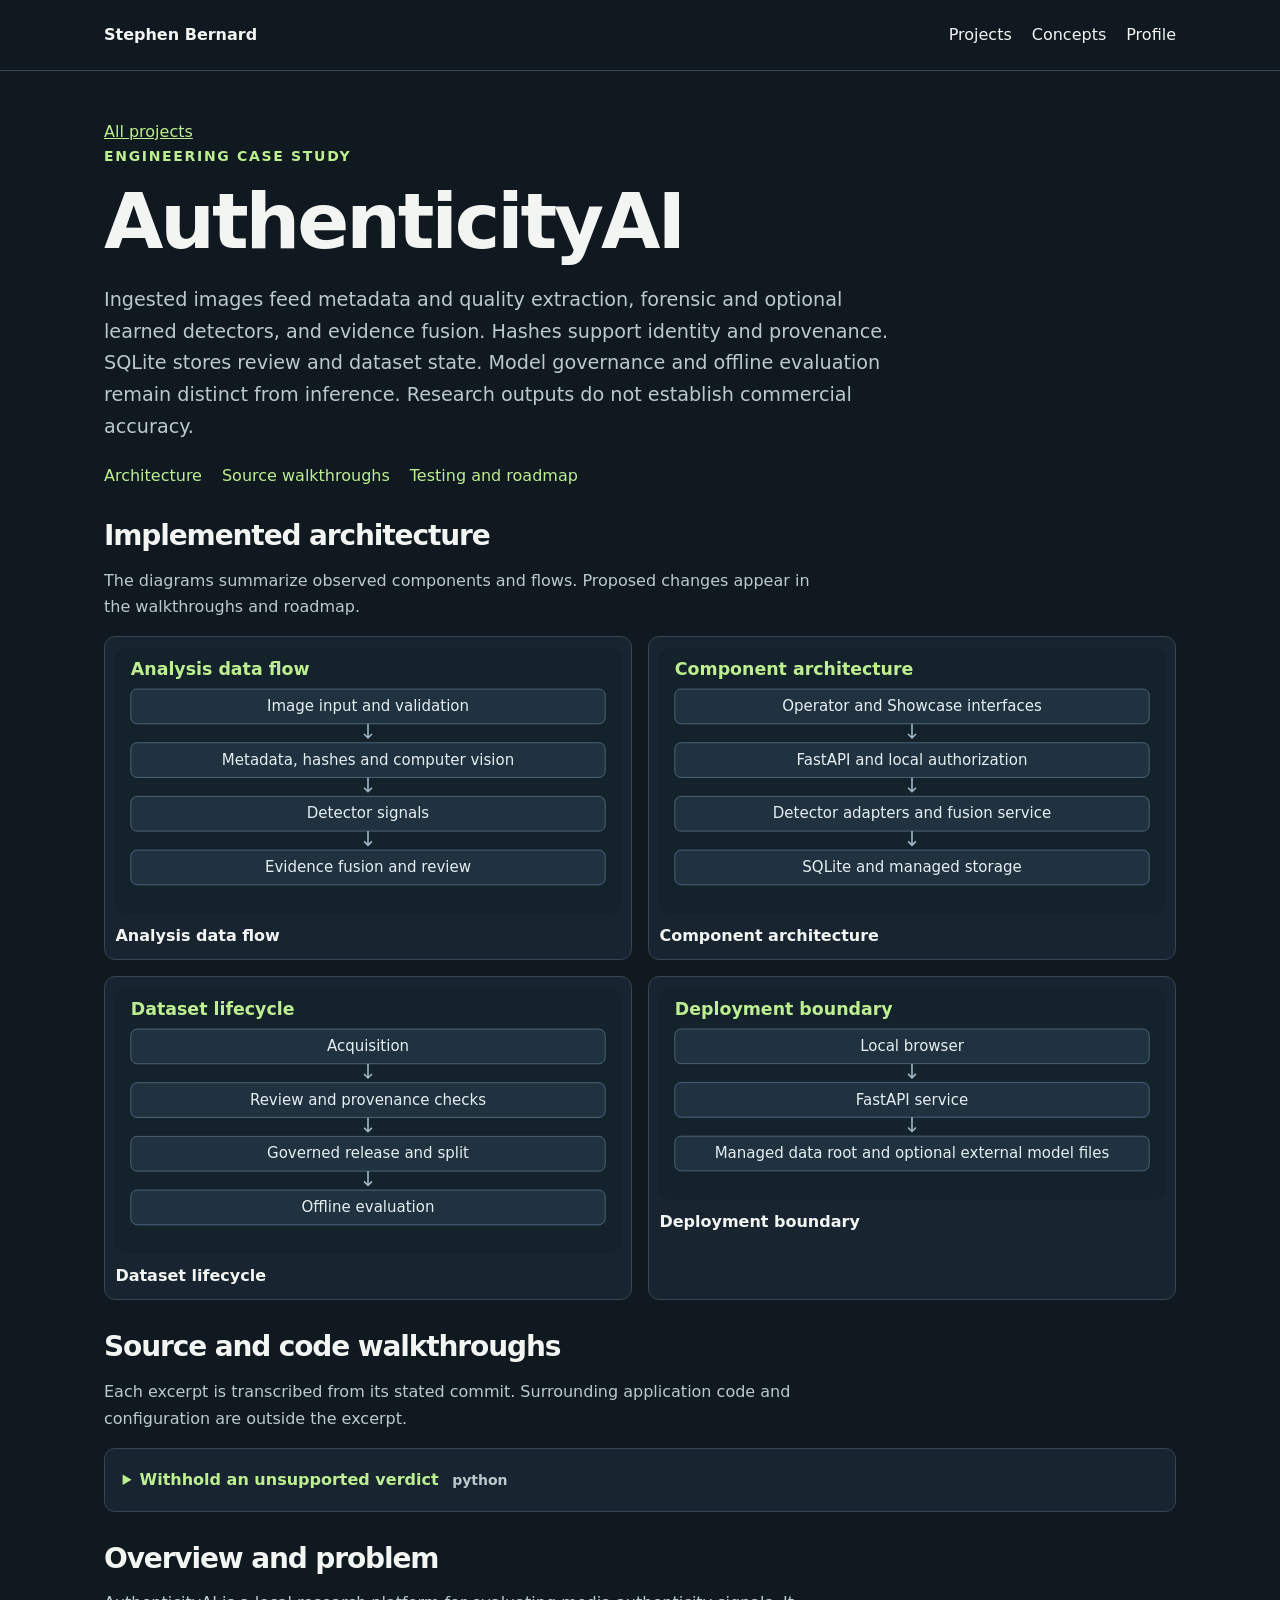
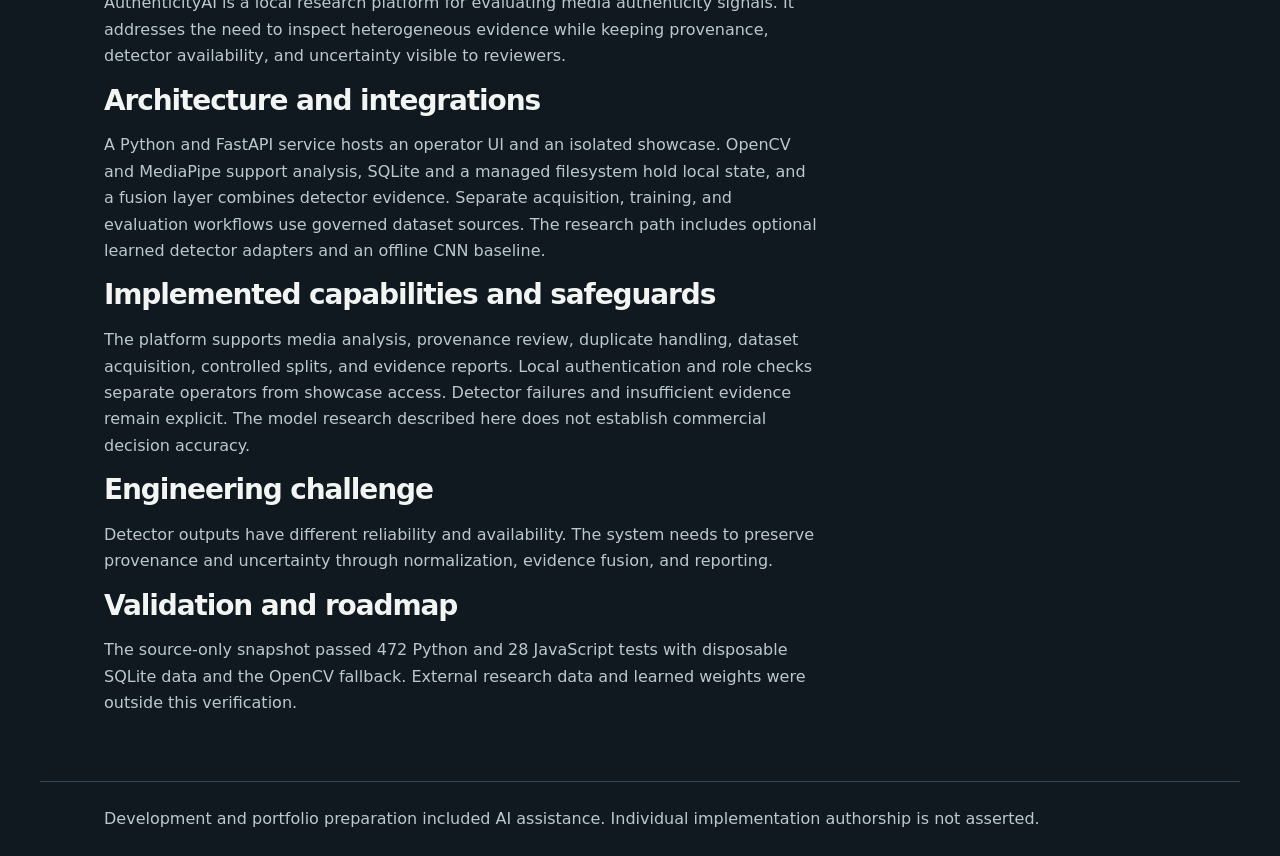
==== authenticityai.html @ f7d9ebbc "Publish reviewed engineering portfolio" ====
<!doctype html>
<html lang="en"><head><meta charset="utf-8"><meta name="viewport" content="width=device-width, initial-scale=1"><meta name="description" content="Engineering case studies in applied AI, software systems, and human review."><title>AuthenticityAI | Stephen Bernard</title><link rel="stylesheet" href="styles.css"></head>
<body><a class="skip" href="#main">Skip to content</a><header><nav aria-label="Primary"><a class="wordmark" href="./">Stephen Bernard</a><div><a href="index.html#projects">Projects</a><a href="concepts.html">Concepts</a><a href="index.html#profile">Profile</a></div></nav></header>
<main id="main" class="case"><a class="back" href="index.html#projects">All projects</a><p class="kicker">Engineering case study</p><h1>AuthenticityAI</h1><p class="intro">Ingested images feed metadata and quality extraction, forensic and optional learned detectors, and evidence fusion. Hashes support identity and provenance. SQLite stores review and dataset state. Model governance and offline evaluation remain distinct from inference. Research outputs do not establish commercial accuracy.</p><nav class="case-links" aria-label="Case study sections"><a href="#architecture">Architecture</a><a href="#source">Source walkthroughs</a><a href="#status">Testing and roadmap</a></nav><section id="architecture"><h2>Implemented architecture</h2><p>The diagrams summarize observed components and flows. Proposed changes appear in the walkthroughs and roadmap.</p><div class="diagrams"><figure><img src="diagrams/authenticityai-1.svg" width="640" height="337" alt="Image input and validation to Metadata, hashes and computer vision to Detector signals to Evidence fusion and review"><figcaption>Analysis data flow</figcaption></figure><figure><img src="diagrams/authenticityai-2.svg" width="640" height="337" alt="Operator and Showcase interfaces to FastAPI and local authorization to Detector adapters and fusion service to SQLite and managed storage"><figcaption>Component architecture</figcaption></figure><figure><img src="diagrams/authenticityai-3.svg" width="640" height="337" alt="Acquisition to Review and provenance checks to Governed release and split to Offline evaluation"><figcaption>Dataset lifecycle</figcaption></figure><figure><img src="diagrams/authenticityai-4.svg" width="640" height="269" alt="Local browser to FastAPI service to Managed data root and optional external model files"><figcaption>Deployment boundary</figcaption></figure></div></section><section id="source"><h2>Source and code walkthroughs</h2><p>Each excerpt is transcribed from its stated commit. Surrounding application code and configuration are outside the excerpt.</p><details class="code-example" id="example-1"><summary>Withhold an unsupported verdict <span>python</span></summary><p class="provenance"><code>fusion/engine.py:30–47</code><br>FusionEngine._failed_result · <code>1cb33a7af7594430733c04e44d198b579766457d</code></p><h3>In plain language</h3><p>When the evidence pipeline cannot apply its policy, the result explicitly says that the decision is inconclusive.</p><h3>Inputs, outputs and control flow</h3><p>Accepts an error reason. Builds a FusionResult with neutral scores, zero confidence and no contributions, then adds the compatibility fields consumed by callers.</p><h3>Design, integration and security</h3><p>The engine keeps the public response shape even when policy or inputs are invalid. The neutral score is a sentinel and should not be interpreted as a calibrated probability. Fusion weighting and model configuration are omitted.</p><h3>Testing and verification</h3><p>tests/test_fusion.py exercises fusion policy and response behavior. The source snapshot passed 472 Python and 28 JavaScript tests.</p><h3>Potential improvements</h3><p>Use a stable error code for clients while limiting potentially sensitive diagnostic detail at the API boundary.</p><pre class="source" tabindex="0" aria-label="Withhold an unsupported verdict source"><code>    <span class="k">def</span><span class="w"> </span><span class="nf">_failed_result</span><span class="p">(</span><span class="bp">self</span><span class="p">,</span> <span class="n">error</span><span class="p">):</span>
        <span class="n">output</span> <span class="o">=</span> <span class="n">FusionResult</span><span class="p">(</span>
            <span class="n">verdict</span><span class="o">=</span><span class="s2">&quot;inconclusive&quot;</span><span class="p">,</span> <span class="n">ai_score</span><span class="o">=</span><span class="mf">0.5</span><span class="p">,</span> <span class="n">authentic_score</span><span class="o">=</span><span class="mf">0.5</span><span class="p">,</span> <span class="n">confidence</span><span class="o">=</span><span class="mf">0.0</span><span class="p">,</span>
            <span class="n">confidence_label</span><span class="o">=</span><span class="s2">&quot;low&quot;</span><span class="p">,</span> <span class="n">coverage</span><span class="o">=</span><span class="mf">0.0</span><span class="p">,</span> <span class="n">conflict_score</span><span class="o">=</span><span class="mf">0.0</span><span class="p">,</span>
            <span class="n">weighted_ai_evidence</span><span class="o">=</span><span class="mf">0.0</span><span class="p">,</span> <span class="n">weighted_authentic_evidence</span><span class="o">=</span><span class="mf">0.0</span><span class="p">,</span>
            <span class="n">neutral_unresolved_evidence</span><span class="o">=</span><span class="mf">1.0</span><span class="p">,</span>
            <span class="n">primary_reasons</span><span class="o">=</span><span class="p">[</span><span class="s2">&quot;Fusion was withheld because its policy or inputs were invalid.&quot;</span><span class="p">],</span>
            <span class="n">supporting_evidence</span><span class="o">=</span><span class="p">[],</span> <span class="n">conflicting_evidence</span><span class="o">=</span><span class="p">[],</span>
            <span class="n">limitations</span><span class="o">=</span><span class="p">[</span><span class="n">error</span><span class="p">,</span> <span class="s2">&quot;No fallback verdict was invented.&quot;</span><span class="p">],</span> <span class="n">detector_contributions</span><span class="o">=</span><span class="p">[],</span>
            <span class="n">conflicting_detectors</span><span class="o">=</span><span class="p">[],</span> <span class="n">conflicting_families</span><span class="o">=</span><span class="p">[],</span> <span class="n">conflict_explanation</span><span class="o">=</span><span class="s2">&quot;No conflict calculation was possible.&quot;</span><span class="p">,</span>
            <span class="n">error</span><span class="o">=</span><span class="n">error</span><span class="p">,</span>
        <span class="p">)</span><span class="o">.</span><span class="n">to_dict</span><span class="p">()</span>
        <span class="n">output</span><span class="p">[</span><span class="s2">&quot;supporting_reasons&quot;</span><span class="p">]</span> <span class="o">=</span> <span class="p">[]</span>
        <span class="n">output</span><span class="p">[</span><span class="s2">&quot;counter_evidence&quot;</span><span class="p">]</span> <span class="o">=</span> <span class="p">[]</span>
        <span class="n">output</span><span class="p">[</span><span class="s2">&quot;warnings&quot;</span><span class="p">]</span> <span class="o">=</span> <span class="p">[</span><span class="n">error</span><span class="p">]</span>
        <span class="n">output</span><span class="p">[</span><span class="s2">&quot;contributions&quot;</span><span class="p">]</span> <span class="o">=</span> <span class="p">[]</span>
        <span class="n">output</span><span class="p">[</span><span class="s2">&quot;processing_time_ms&quot;</span><span class="p">]</span> <span class="o">=</span> <span class="mf">0.0</span>
        <span class="k">return</span> <span class="n">output</span></code></pre></details></section><article id="status"><h2>Overview and problem</h2><p>AuthenticityAI is a local research platform for evaluating media authenticity signals. It addresses the need to inspect heterogeneous evidence while keeping provenance, detector availability, and uncertainty visible to reviewers.</p><h2>Architecture and integrations</h2><p>A Python and FastAPI service hosts an operator UI and an isolated showcase. OpenCV and MediaPipe support analysis, SQLite and a managed filesystem hold local state, and a fusion layer combines detector evidence. Separate acquisition, training, and evaluation workflows use governed dataset sources. The research path includes optional learned detector adapters and an offline CNN baseline.</p><h2>Implemented capabilities and safeguards</h2><p>The platform supports media analysis, provenance review, duplicate handling, dataset acquisition, controlled splits, and evidence reports. Local authentication and role checks separate operators from showcase access. Detector failures and insufficient evidence remain explicit. The model research described here does not establish commercial decision accuracy.</p><h2>Engineering challenge</h2><p>Detector outputs have different reliability and availability. The system needs to preserve provenance and uncertainty through normalization, evidence fusion, and reporting.</p><h2>Validation and roadmap</h2><p>The source-only snapshot passed 472 Python and 28 JavaScript tests with disposable SQLite data and the OpenCV fallback. External research data and learned weights were outside this verification.</p></article></main><footer>Development and portfolio preparation included AI assistance. Individual implementation authorship is not asserted.</footer></body></html>
---- styles.css ----
:root{color-scheme:dark;--bg:#101820;--panel:#182530;--border:#344653;--text:#f2f5f2;--muted:#bbc9cd;--accent:#bdef91}*{box-sizing:border-box}html{scroll-behavior:smooth}body{margin:0;background:var(--bg);color:var(--text);font-family:"Segoe UI",system-ui,sans-serif;font-size:1rem;line-height:1.65}a{color:inherit}a:focus-visible{outline:2px solid var(--accent);outline-offset:5px}.skip{position:absolute;left:-999px}.skip:focus{left:1rem;top:1rem;background:var(--bg);z-index:2}header{border-bottom:1px solid var(--border)}nav,main,footer{max-width:1200px;margin:auto;padding-inline:clamp(1.25rem,5vw,4rem)}nav{min-height:70px;display:flex;align-items:center;justify-content:space-between;gap:1rem}nav div{display:flex;gap:1.25rem}nav a{text-decoration:none}nav a:hover{color:var(--accent)}.wordmark{font-weight:700}.hero{display:grid;grid-template-columns:1.45fr 1fr;gap:clamp(2rem,7vw,6rem);align-items:center;padding-block:clamp(3rem,8vw,7rem)}.kicker{font-weight:700;letter-spacing:.12em;text-transform:uppercase;color:var(--accent);font-size:.875rem;margin:0 0 .75rem}h1,h2,h3{line-height:1.1;letter-spacing:-.04em;margin:.25rem 0 1rem}h1{font-size:clamp(2.5rem,6vw,5rem);max-width:16ch}h2{font-size:clamp(2rem,4vw,3.25rem)}h3{font-size:1.45rem}p{color:var(--muted);max-width:70ch}.intro{font-size:1.2rem}.button{display:inline-block;background:var(--accent);color:#122010;font-weight:700;padding:.65rem 1rem;border-radius:.35rem;text-decoration:none;margin-top:.65rem}.schematic{margin:0;border:1px solid var(--border);padding:1.5rem;border-radius:.75rem;background:linear-gradient(145deg,#1e303d,#14222b)}figcaption{font-weight:700;margin-bottom:1rem}.node{padding:.65rem .9rem;border:1px solid var(--border);border-radius:.35rem;background:#17232c}.node.accent{color:var(--accent);border-color:#769d62}.connector{width:1px;height:1rem;background:#769d62;margin-inline:1rem}.grid{display:grid;grid-template-columns:repeat(2,minmax(0,1fr));gap:1rem}.card{display:block;padding:1.35rem;border:1px solid var(--border);background:var(--panel);border-radius:.65rem;text-decoration:none;transition:border-color .15s}.card:hover{border-color:var(--accent)}.card p{margin:.6rem 0 .85rem}.card strong{color:var(--accent);font-size:.9rem}.profile{border-top:1px solid var(--border);margin-top:4rem;padding-top:2rem;display:grid;grid-template-columns:1fr 1fr;gap:2rem}.chips{padding:0;list-style:none;display:flex;flex-wrap:wrap;gap:.55rem}.chips li{border:1px solid var(--border);border-radius:10rem;padding:.25rem .65rem;font-size:.9rem}footer{color:var(--muted);margin-top:4rem;padding-block:1.5rem;border-top:1px solid var(--border)}.case{padding-top:3rem}.case>section,.case>article{margin-block:2rem}.case h2{font-size:1.75rem}.case .schematic{max-width:640px}.case .intro{max-width:65ch}.back{color:var(--accent)}@media(max-width:700px){.hero,.grid,.profile{grid-template-columns:1fr}.hero{padding-block:2.5rem}.profile{margin-top:2.5rem}nav div{gap:.75rem}nav{font-size:.9rem}}@media(prefers-reduced-motion:reduce){html{scroll-behavior:auto}}
.case-links{margin:1.25rem 0;display:flex;min-height:0;flex-wrap:wrap;justify-content:flex-start;padding:0;gap:.75rem 1.25rem}.case-links a,.code-example summary,.concepts-grid a{color:var(--accent)}.diagrams,.concepts-grid{display:grid;grid-template-columns:repeat(2,minmax(0,1fr));gap:1rem}.diagrams figure{margin:0;background:var(--panel);border:1px solid var(--border);border-radius:.7rem;padding:.65rem}.diagrams img{display:block;max-width:100%;height:auto;border-radius:.5rem}.diagrams figcaption{margin:.55rem 0 0}.code-example,.concepts-grid article{border:1px solid var(--border);border-radius:.65rem;padding:1.1rem;background:var(--panel);margin-bottom:1rem}.code-example summary{cursor:pointer;font-weight:700}.code-example summary span{display:inline-block;margin-left:.5rem;font-size:.875rem;color:var(--muted)}.code-example h3{font-size:1.12rem;margin:1.15rem 0 .35rem}.code-example p{margin:.4rem 0 .75rem}.provenance{overflow-wrap:anywhere}.source{overflow:auto;max-width:100%;margin:1rem 0 0;padding:1rem;border:1px solid var(--border);border-radius:.5rem;background:#10171e;color:#edf3f7;font: .91rem/1.6 Consolas,monospace;tab-size:4}.source:focus-visible{outline:2px solid var(--accent)}.source .k,.source .kd,.source .kn,.source .kc,.source .kt,.source .ow{color:#d7b9ff}.source .s,.source .s1,.source .s2,.source .sd,.source .sa,.source .si{color:#bdef91}.source .nb,.source .nf,.source .nc{color:#9edaff}.source .m,.source .mi,.source .mf{color:#f8cb93}.source .c,.source .c1{color:#acbdc4}.concepts-grid h2{font-size:1.3rem}@media(max-width:740px){.diagrams,.concepts-grid{grid-template-columns:1fr}.code-example{padding:.8rem}nav div{flex-wrap:wrap;justify-content:flex-end}}

.code-example p{overflow-wrap:anywhere}
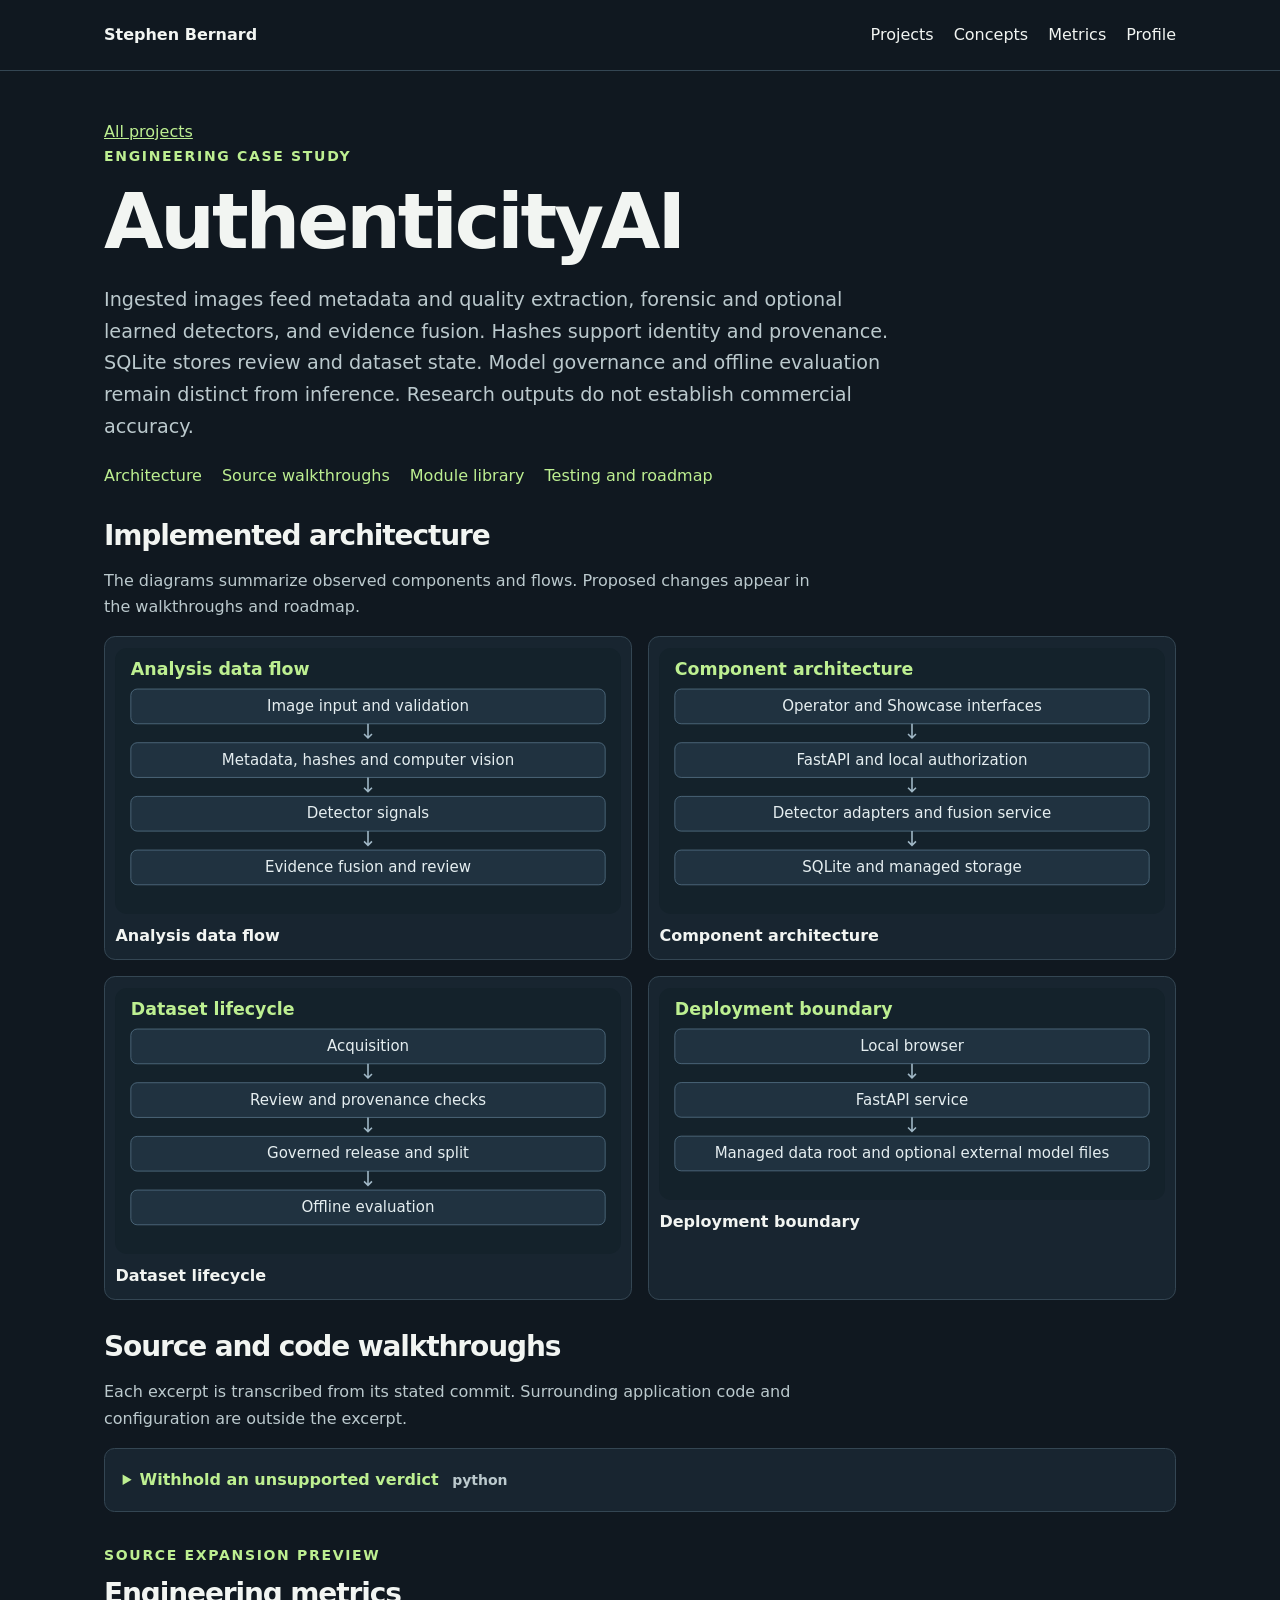
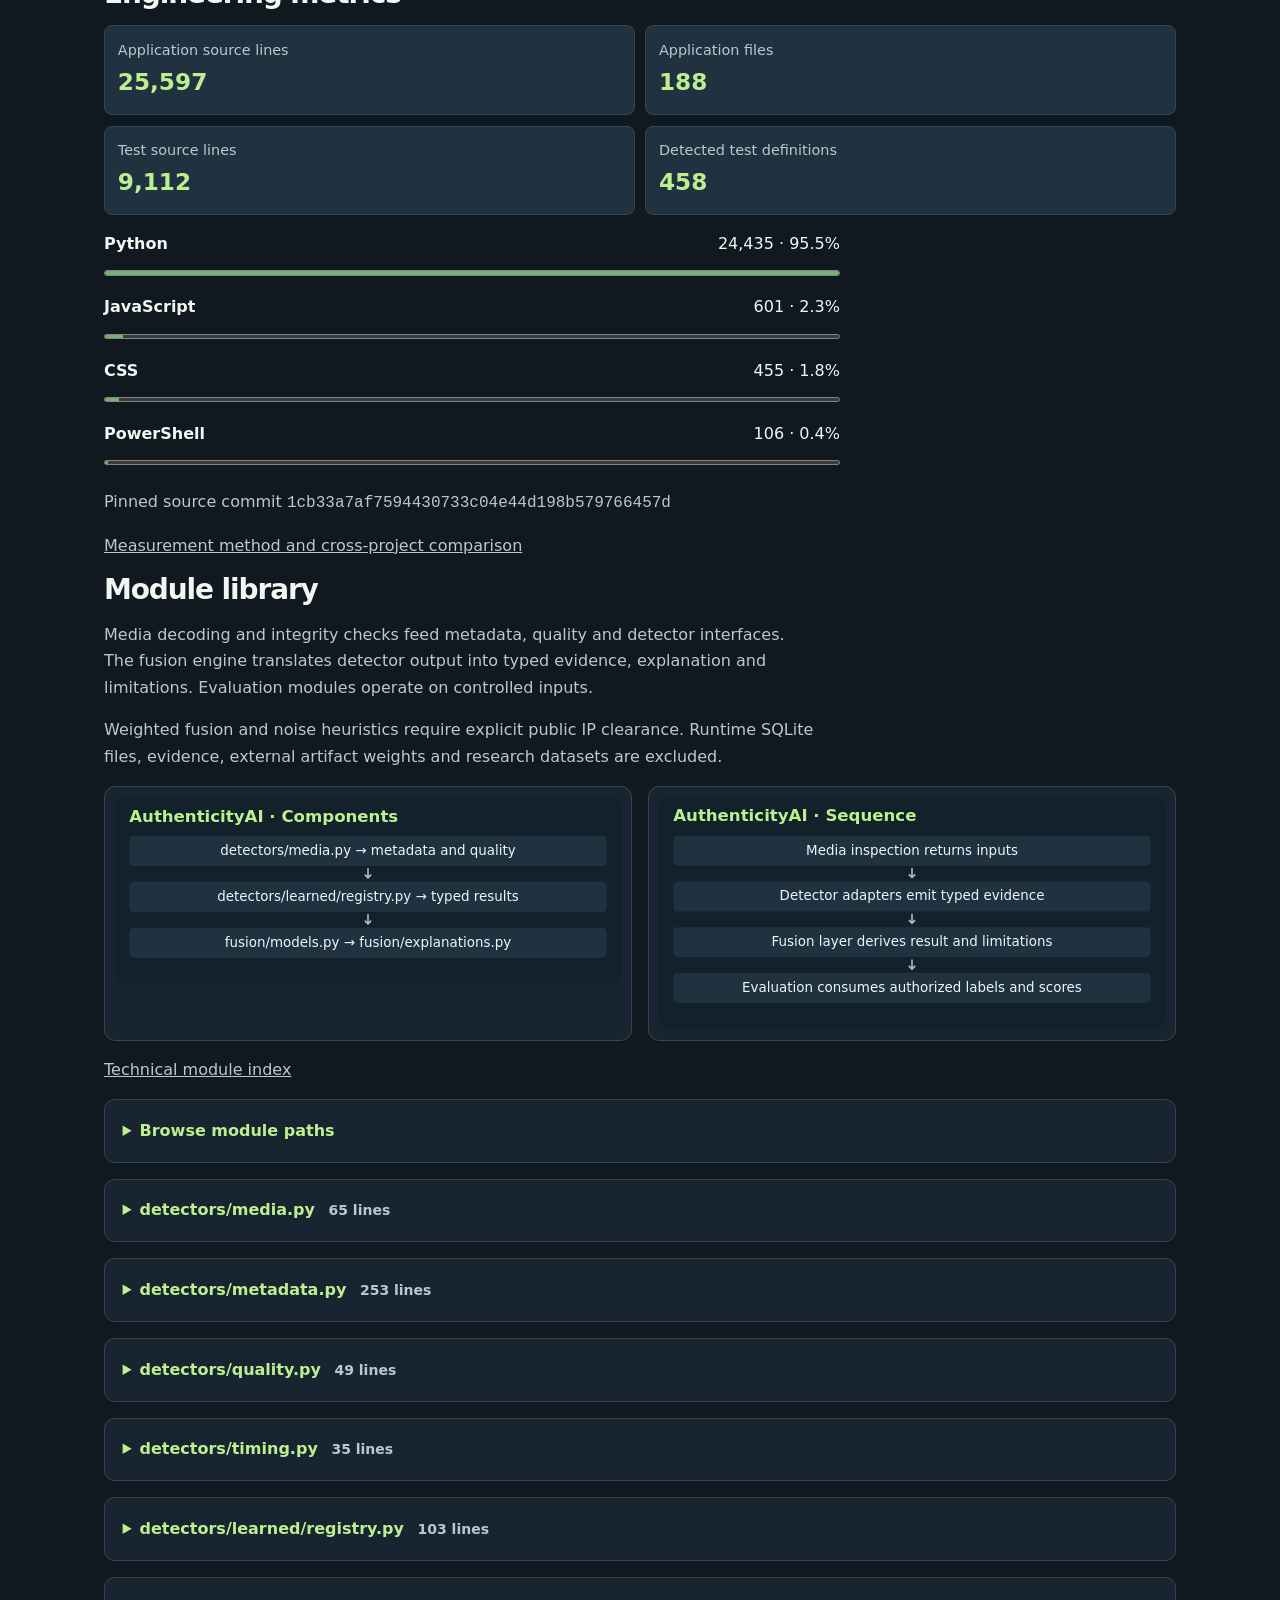
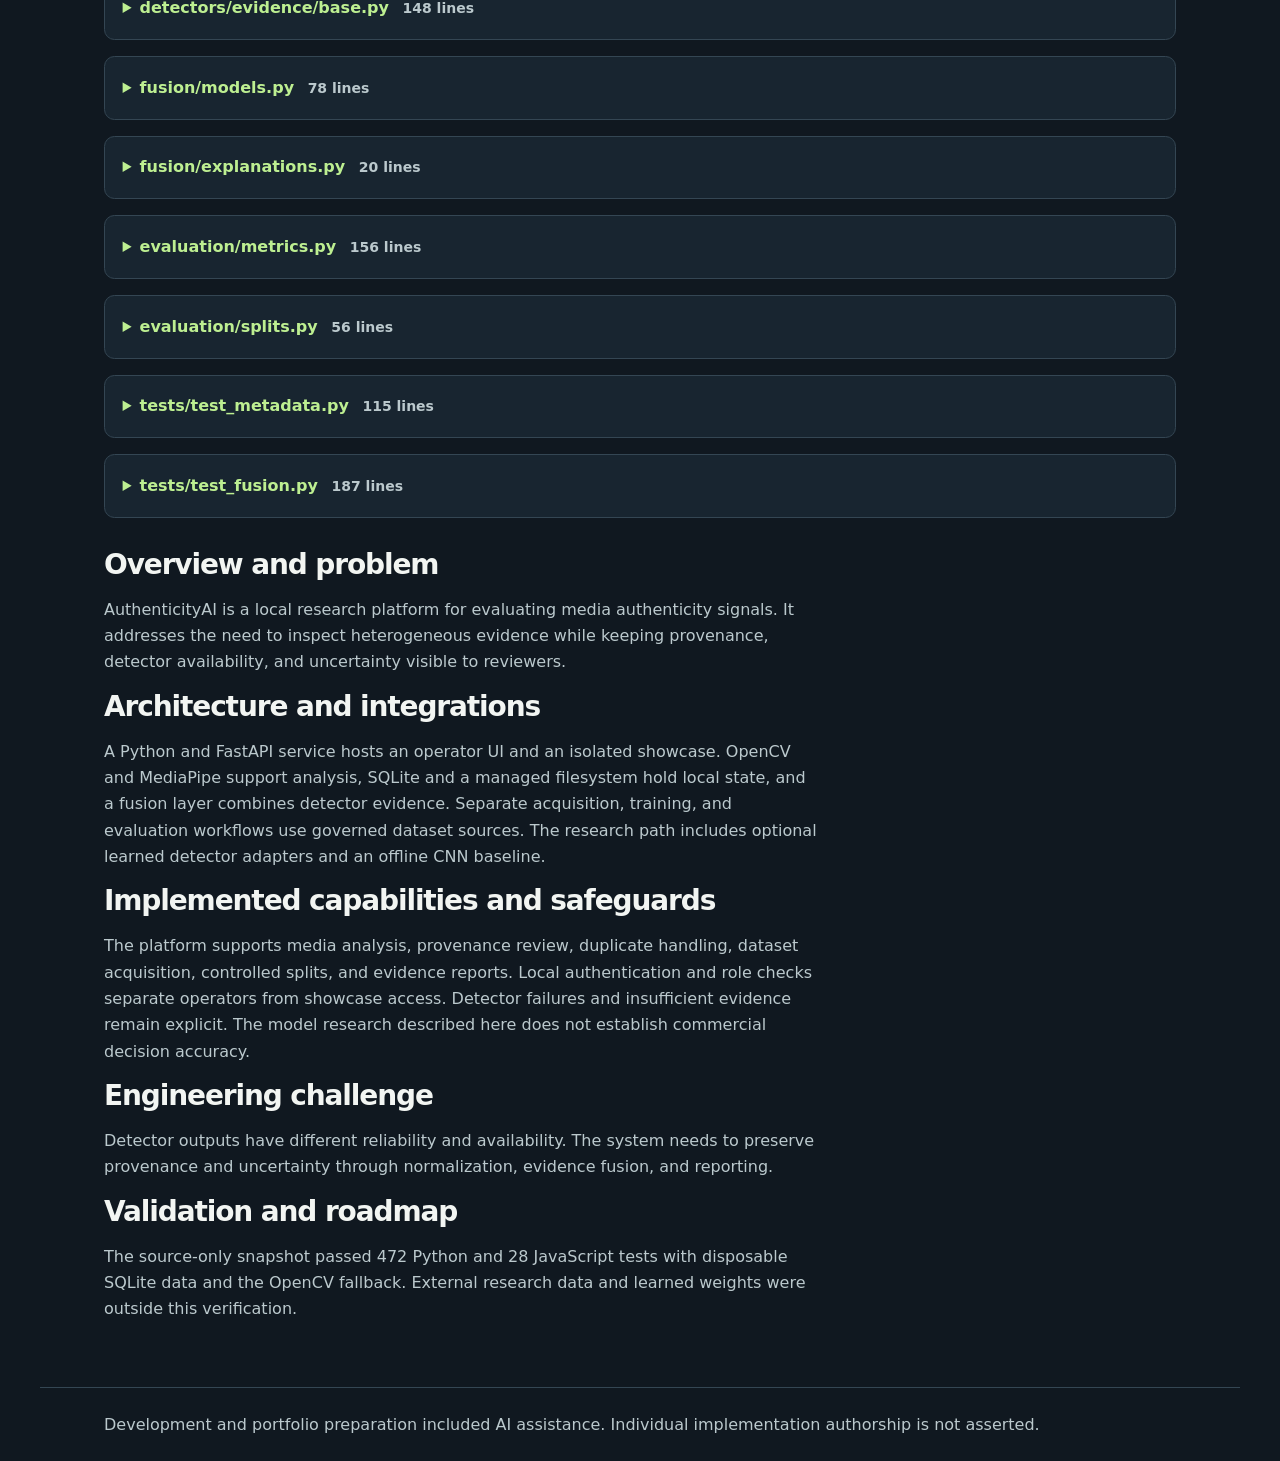
==== commit a792dcf1: "Expand verified engineering source collections and metrics" ====
--- a/authenticityai.html
+++ b/authenticityai.html
@@ -1,7 +1,7 @@
 <!doctype html>
 <html lang="en"><head><meta charset="utf-8"><meta name="viewport" content="width=device-width, initial-scale=1"><meta name="description" content="Engineering case studies in applied AI, software systems, and human review."><title>AuthenticityAI | Stephen Bernard</title><link rel="stylesheet" href="styles.css"></head>
-<body><a class="skip" href="#main">Skip to content</a><header><nav aria-label="Primary"><a class="wordmark" href="./">Stephen Bernard</a><div><a href="index.html#projects">Projects</a><a href="concepts.html">Concepts</a><a href="index.html#profile">Profile</a></div></nav></header>
-<main id="main" class="case"><a class="back" href="index.html#projects">All projects</a><p class="kicker">Engineering case study</p><h1>AuthenticityAI</h1><p class="intro">Ingested images feed metadata and quality extraction, forensic and optional learned detectors, and evidence fusion. Hashes support identity and provenance. SQLite stores review and dataset state. Model governance and offline evaluation remain distinct from inference. Research outputs do not establish commercial accuracy.</p><nav class="case-links" aria-label="Case study sections"><a href="#architecture">Architecture</a><a href="#source">Source walkthroughs</a><a href="#status">Testing and roadmap</a></nav><section id="architecture"><h2>Implemented architecture</h2><p>The diagrams summarize observed components and flows. Proposed changes appear in the walkthroughs and roadmap.</p><div class="diagrams"><figure><img src="diagrams/authenticityai-1.svg" width="640" height="337" alt="Image input and validation to Metadata, hashes and computer vision to Detector signals to Evidence fusion and review"><figcaption>Analysis data flow</figcaption></figure><figure><img src="diagrams/authenticityai-2.svg" width="640" height="337" alt="Operator and Showcase interfaces to FastAPI and local authorization to Detector adapters and fusion service to SQLite and managed storage"><figcaption>Component architecture</figcaption></figure><figure><img src="diagrams/authenticityai-3.svg" width="640" height="337" alt="Acquisition to Review and provenance checks to Governed release and split to Offline evaluation"><figcaption>Dataset lifecycle</figcaption></figure><figure><img src="diagrams/authenticityai-4.svg" width="640" height="269" alt="Local browser to FastAPI service to Managed data root and optional external model files"><figcaption>Deployment boundary</figcaption></figure></div></section><section id="source"><h2>Source and code walkthroughs</h2><p>Each excerpt is transcribed from its stated commit. Surrounding application code and configuration are outside the excerpt.</p><details class="code-example" id="example-1"><summary>Withhold an unsupported verdict <span>python</span></summary><p class="provenance"><code>fusion/engine.py:30–47</code><br>FusionEngine._failed_result · <code>1cb33a7af7594430733c04e44d198b579766457d</code></p><h3>In plain language</h3><p>When the evidence pipeline cannot apply its policy, the result explicitly says that the decision is inconclusive.</p><h3>Inputs, outputs and control flow</h3><p>Accepts an error reason. Builds a FusionResult with neutral scores, zero confidence and no contributions, then adds the compatibility fields consumed by callers.</p><h3>Design, integration and security</h3><p>The engine keeps the public response shape even when policy or inputs are invalid. The neutral score is a sentinel and should not be interpreted as a calibrated probability. Fusion weighting and model configuration are omitted.</p><h3>Testing and verification</h3><p>tests/test_fusion.py exercises fusion policy and response behavior. The source snapshot passed 472 Python and 28 JavaScript tests.</p><h3>Potential improvements</h3><p>Use a stable error code for clients while limiting potentially sensitive diagnostic detail at the API boundary.</p><pre class="source" tabindex="0" aria-label="Withhold an unsupported verdict source"><code>    <span class="k">def</span><span class="w"> </span><span class="nf">_failed_result</span><span class="p">(</span><span class="bp">self</span><span class="p">,</span> <span class="n">error</span><span class="p">):</span>
+<body><a class="skip" href="#main">Skip to content</a><header><nav aria-label="Primary"><a class="wordmark" href="./">Stephen Bernard</a><div><a href="index.html#projects">Projects</a><a href="concepts.html">Concepts</a><a href="metrics.html">Metrics</a><a href="index.html#profile">Profile</a></div></nav></header>
+<main id="main" class="case"><a class="back" href="index.html#projects">All projects</a><p class="kicker">Engineering case study</p><h1>AuthenticityAI</h1><p class="intro">Ingested images feed metadata and quality extraction, forensic and optional learned detectors, and evidence fusion. Hashes support identity and provenance. SQLite stores review and dataset state. Model governance and offline evaluation remain distinct from inference. Research outputs do not establish commercial accuracy.</p><nav class="case-links" aria-label="Case study sections"><a href="#architecture">Architecture</a><a href="#source">Source walkthroughs</a><a href="#expanded-source">Module library</a><a href="#status">Testing and roadmap</a></nav><section id="architecture"><h2>Implemented architecture</h2><p>The diagrams summarize observed components and flows. Proposed changes appear in the walkthroughs and roadmap.</p><div class="diagrams"><figure><img src="diagrams/authenticityai-1.svg" width="640" height="337" alt="Image input and validation to Metadata, hashes and computer vision to Detector signals to Evidence fusion and review"><figcaption>Analysis data flow</figcaption></figure><figure><img src="diagrams/authenticityai-2.svg" width="640" height="337" alt="Operator and Showcase interfaces to FastAPI and local authorization to Detector adapters and fusion service to SQLite and managed storage"><figcaption>Component architecture</figcaption></figure><figure><img src="diagrams/authenticityai-3.svg" width="640" height="337" alt="Acquisition to Review and provenance checks to Governed release and split to Offline evaluation"><figcaption>Dataset lifecycle</figcaption></figure><figure><img src="diagrams/authenticityai-4.svg" width="640" height="269" alt="Local browser to FastAPI service to Managed data root and optional external model files"><figcaption>Deployment boundary</figcaption></figure></div></section><section id="source"><h2>Source and code walkthroughs</h2><p>Each excerpt is transcribed from its stated commit. Surrounding application code and configuration are outside the excerpt.</p><details class="code-example" id="example-1"><summary>Withhold an unsupported verdict <span>python</span></summary><p class="provenance"><code>fusion/engine.py:30–47</code><br>FusionEngine._failed_result · <code>1cb33a7af7594430733c04e44d198b579766457d</code></p><h3>In plain language</h3><p>When the evidence pipeline cannot apply its policy, the result explicitly says that the decision is inconclusive.</p><h3>Inputs, outputs and control flow</h3><p>Accepts an error reason. Builds a FusionResult with neutral scores, zero confidence and no contributions, then adds the compatibility fields consumed by callers.</p><h3>Design, integration and security</h3><p>The engine keeps the public response shape even when policy or inputs are invalid. The neutral score is a sentinel and should not be interpreted as a calibrated probability. Fusion weighting and model configuration are omitted.</p><h3>Testing and verification</h3><p>tests/test_fusion.py exercises fusion policy and response behavior. The source snapshot passed 472 Python and 28 JavaScript tests.</p><h3>Potential improvements</h3><p>Use a stable error code for clients while limiting potentially sensitive diagnostic detail at the API boundary.</p><pre class="source" tabindex="0" aria-label="Withhold an unsupported verdict source"><code>    <span class="k">def</span><span class="w"> </span><span class="nf">_failed_result</span><span class="p">(</span><span class="bp">self</span><span class="p">,</span> <span class="n">error</span><span class="p">):</span>
         <span class="n">output</span> <span class="o">=</span> <span class="n">FusionResult</span><span class="p">(</span>
             <span class="n">verdict</span><span class="o">=</span><span class="s2">&quot;inconclusive&quot;</span><span class="p">,</span> <span class="n">ai_score</span><span class="o">=</span><span class="mf">0.5</span><span class="p">,</span> <span class="n">authentic_score</span><span class="o">=</span><span class="mf">0.5</span><span class="p">,</span> <span class="n">confidence</span><span class="o">=</span><span class="mf">0.0</span><span class="p">,</span>
             <span class="n">confidence_label</span><span class="o">=</span><span class="s2">&quot;low&quot;</span><span class="p">,</span> <span class="n">coverage</span><span class="o">=</span><span class="mf">0.0</span><span class="p">,</span> <span class="n">conflict_score</span><span class="o">=</span><span class="mf">0.0</span><span class="p">,</span>
@@ -18,4 +18,1471 @@
         <span class="n">output</span><span class="p">[</span><span class="s2">&quot;warnings&quot;</span><span class="p">]</span> <span class="o">=</span> <span class="p">[</span><span class="n">error</span><span class="p">]</span>
         <span class="n">output</span><span class="p">[</span><span class="s2">&quot;contributions&quot;</span><span class="p">]</span> <span class="o">=</span> <span class="p">[]</span>
         <span class="n">output</span><span class="p">[</span><span class="s2">&quot;processing_time_ms&quot;</span><span class="p">]</span> <span class="o">=</span> <span class="mf">0.0</span>
-        <span class="k">return</span> <span class="n">output</span></code></pre></details></section><article id="status"><h2>Overview and problem</h2><p>AuthenticityAI is a local research platform for evaluating media authenticity signals. It addresses the need to inspect heterogeneous evidence while keeping provenance, detector availability, and uncertainty visible to reviewers.</p><h2>Architecture and integrations</h2><p>A Python and FastAPI service hosts an operator UI and an isolated showcase. OpenCV and MediaPipe support analysis, SQLite and a managed filesystem hold local state, and a fusion layer combines detector evidence. Separate acquisition, training, and evaluation workflows use governed dataset sources. The research path includes optional learned detector adapters and an offline CNN baseline.</p><h2>Implemented capabilities and safeguards</h2><p>The platform supports media analysis, provenance review, duplicate handling, dataset acquisition, controlled splits, and evidence reports. Local authentication and role checks separate operators from showcase access. Detector failures and insufficient evidence remain explicit. The model research described here does not establish commercial decision accuracy.</p><h2>Engineering challenge</h2><p>Detector outputs have different reliability and availability. The system needs to preserve provenance and uncertainty through normalization, evidence fusion, and reporting.</p><h2>Validation and roadmap</h2><p>The source-only snapshot passed 472 Python and 28 JavaScript tests with disposable SQLite data and the OpenCV fallback. External research data and learned weights were outside this verification.</p></article></main><footer>Development and portfolio preparation included AI assistance. Individual implementation authorship is not asserted.</footer></body></html>
+        <span class="k">return</span> <span class="n">output</span></code></pre></details></section><section id="expanded-source"><p class="kicker">Source expansion preview</p><h2>Engineering metrics</h2><div class="metric-cards"><div><span>Application source lines</span><strong>25,597</strong></div><div><span>Application files</span><strong>188</strong></div><div><span>Test source lines</span><strong>9,112</strong></div><div><span>Detected test definitions</span><strong>458</strong></div></div><ul class="language-bars"><li><div><strong>Python</strong><span>24,435 · 95.5%</span></div><meter min="0" max="24435" value="24435">24435</meter></li><li><div><strong>JavaScript</strong><span>601 · 2.3%</span></div><meter min="0" max="24435" value="601">601</meter></li><li><div><strong>CSS</strong><span>455 · 1.8%</span></div><meter min="0" max="24435" value="455">455</meter></li><li><div><strong>PowerShell</strong><span>106 · 0.4%</span></div><meter min="0" max="24435" value="106">106</meter></li></ul><p class="provenance">Pinned source commit <code>1cb33a7af7594430733c04e44d198b579766457d</code></p><p><a href="metrics.html">Measurement method and cross-project comparison</a></p><h2>Module library</h2><p>Media decoding and integrity checks feed metadata, quality and detector interfaces. The fusion engine translates detector output into typed evidence, explanation and limitations. Evaluation modules operate on controlled inputs.</p><p>Weighted fusion and noise heuristics require explicit public IP clearance. Runtime SQLite files, evidence, external artifact weights and research datasets are excluded.</p><div class="diagrams"><figure><img src="diagrams/authenticityai-expansion-components.svg" alt="Implementation files and component relationships"></figure><figure><img src="diagrams/authenticityai-expansion-sequence.svg" alt="Application stages and cross-module sequence"></figure></div><p><a href="projects/authenticityai/source/README.md">Technical module index</a></p><details class="code-example"><summary>Browse module paths</summary><ul class="module-index"><li><a href="#module-1">detectors/media.py</a></li><li><a href="#module-2">detectors/metadata.py</a></li><li><a href="#module-3">detectors/quality.py</a></li><li><a href="#module-4">detectors/timing.py</a></li><li><a href="#module-5">detectors/learned/registry.py</a></li><li><a href="#module-6">detectors/evidence/base.py</a></li><li><a href="#module-7">fusion/models.py</a></li><li><a href="#module-8">fusion/explanations.py</a></li><li><a href="#module-9">evaluation/metrics.py</a></li><li><a href="#module-10">evaluation/splits.py</a></li><li><a href="#module-11">tests/test_metadata.py</a></li><li><a href="#module-12">tests/test_fusion.py</a></li></ul></details><details class="code-example module" id="module-1"><summary>detectors/media.py <span>65 lines</span></summary><p>Handle media inspection and decoding at the input boundary.</p><p><strong>Role:</strong> Services and modules. <strong>Declarations:</strong> decode_image, load_and_sample_video</p><p><strong>Dependencies:</strong> from pathlib import Path, from tempfile import NamedTemporaryFile, import cv2, import numpy as np, from path_management import MANAGED_PATHS</p><p><strong>Design:</strong> Explicit resource or error handling. Media decoding and integrity checks feed metadata, quality and detector interfaces. The fusion engine translates detector output into typed evidence, explanation and limitations. Evaluation modules operate on controlled inputs.</p><p><strong>Error handling and security:</strong> No explicit raise found in the declaration scan. Errors may propagate from dependencies. Treat outputs as evidence with uncertainty. Optional model binaries and their licensing remain outside the tree.</p><p><strong>Testing and trade-off:</strong> See project test evidence. The module retains the original interfaces and imports, which preserve design context and limit standalone execution.</p><p><a href="projects/authenticityai/source/detectors/media.py">Open exact local source</a> · <a href="https://github.com/kyyvv8yzv5-droid/engineering-portfolio/blob/main/projects/authenticityai/source/detectors/media.py">GitHub source after approval</a></p><pre class="source" tabindex="0" aria-label="detectors/media.py source"><code><span class="kn">from</span><span class="w"> </span><span class="nn">pathlib</span><span class="w"> </span><span class="kn">import</span> <span class="n">Path</span>
+<span class="kn">from</span><span class="w"> </span><span class="nn">tempfile</span><span class="w"> </span><span class="kn">import</span> <span class="n">NamedTemporaryFile</span>
+
+<span class="kn">import</span><span class="w"> </span><span class="nn">cv2</span>
+<span class="kn">import</span><span class="w"> </span><span class="nn">numpy</span><span class="w"> </span><span class="k">as</span><span class="w"> </span><span class="nn">np</span>
+<span class="kn">from</span><span class="w"> </span><span class="nn">path_management</span><span class="w"> </span><span class="kn">import</span> <span class="n">MANAGED_PATHS</span>
+
+
+<span class="k">def</span><span class="w"> </span><span class="nf">decode_image</span><span class="p">(</span><span class="n">data</span><span class="p">):</span>
+    <span class="k">return</span> <span class="n">cv2</span><span class="o">.</span><span class="n">imdecode</span><span class="p">(</span>
+        <span class="n">np</span><span class="o">.</span><span class="n">frombuffer</span><span class="p">(</span><span class="n">data</span><span class="p">,</span> <span class="n">np</span><span class="o">.</span><span class="n">uint8</span><span class="p">),</span>
+        <span class="n">cv2</span><span class="o">.</span><span class="n">IMREAD_COLOR</span><span class="p">,</span>
+    <span class="p">)</span>
+
+
+<span class="k">def</span><span class="w"> </span><span class="nf">load_and_sample_video</span><span class="p">(</span><span class="n">data</span><span class="p">,</span> <span class="n">extension</span><span class="p">):</span>
+    <span class="n">temporary_path</span> <span class="o">=</span> <span class="kc">None</span>
+
+    <span class="k">try</span><span class="p">:</span>
+        <span class="k">with</span> <span class="n">NamedTemporaryFile</span><span class="p">(</span>
+            <span class="n">suffix</span><span class="o">=</span><span class="n">extension</span><span class="p">,</span>
+            <span class="n">delete</span><span class="o">=</span><span class="kc">False</span><span class="p">,</span>
+            <span class="nb">dir</span><span class="o">=</span><span class="n">MANAGED_PATHS</span><span class="o">.</span><span class="n">temp</span> <span class="k">if</span> <span class="n">MANAGED_PATHS</span><span class="o">.</span><span class="n">configured</span> <span class="k">else</span> <span class="kc">None</span><span class="p">,</span>
+        <span class="p">)</span> <span class="k">as</span> <span class="n">temporary_file</span><span class="p">:</span>
+            <span class="n">temporary_file</span><span class="o">.</span><span class="n">write</span><span class="p">(</span><span class="n">data</span><span class="p">)</span>
+            <span class="n">temporary_path</span> <span class="o">=</span> <span class="n">Path</span><span class="p">(</span><span class="n">temporary_file</span><span class="o">.</span><span class="n">name</span><span class="p">)</span>
+
+        <span class="n">capture</span> <span class="o">=</span> <span class="n">cv2</span><span class="o">.</span><span class="n">VideoCapture</span><span class="p">(</span><span class="nb">str</span><span class="p">(</span><span class="n">temporary_path</span><span class="p">))</span>
+
+        <span class="k">if</span> <span class="ow">not</span> <span class="n">capture</span><span class="o">.</span><span class="n">isOpened</span><span class="p">():</span>
+            <span class="k">return</span> <span class="kc">None</span>
+
+        <span class="k">try</span><span class="p">:</span>
+            <span class="n">fps</span> <span class="o">=</span> <span class="nb">float</span><span class="p">(</span><span class="n">capture</span><span class="o">.</span><span class="n">get</span><span class="p">(</span><span class="n">cv2</span><span class="o">.</span><span class="n">CAP_PROP_FPS</span><span class="p">))</span>
+            <span class="n">frame_count</span> <span class="o">=</span> <span class="nb">int</span><span class="p">(</span>
+                <span class="n">capture</span><span class="o">.</span><span class="n">get</span><span class="p">(</span><span class="n">cv2</span><span class="o">.</span><span class="n">CAP_PROP_FRAME_COUNT</span><span class="p">)</span>
+            <span class="p">)</span>
+            <span class="n">width</span> <span class="o">=</span> <span class="nb">int</span><span class="p">(</span>
+                <span class="n">capture</span><span class="o">.</span><span class="n">get</span><span class="p">(</span><span class="n">cv2</span><span class="o">.</span><span class="n">CAP_PROP_FRAME_WIDTH</span><span class="p">)</span>
+            <span class="p">)</span>
+            <span class="n">height</span> <span class="o">=</span> <span class="nb">int</span><span class="p">(</span>
+                <span class="n">capture</span><span class="o">.</span><span class="n">get</span><span class="p">(</span><span class="n">cv2</span><span class="o">.</span><span class="n">CAP_PROP_FRAME_HEIGHT</span><span class="p">)</span>
+            <span class="p">)</span>
+            <span class="n">duration</span> <span class="o">=</span> <span class="n">frame_count</span> <span class="o">/</span> <span class="n">fps</span> <span class="k">if</span> <span class="n">fps</span> <span class="o">&gt;</span> <span class="mi">0</span> <span class="k">else</span> <span class="mi">0</span>
+
+            <span class="n">sample_count</span> <span class="o">=</span> <span class="nb">min</span><span class="p">(</span><span class="mi">12</span><span class="p">,</span> <span class="n">frame_count</span><span class="p">)</span>
+            <span class="n">sampled_frames</span> <span class="o">=</span> <span class="p">[]</span>
+
+            <span class="k">if</span> <span class="n">frame_count</span> <span class="o">&gt;</span> <span class="mi">0</span> <span class="ow">and</span> <span class="n">sample_count</span> <span class="o">&gt;</span> <span class="mi">0</span><span class="p">:</span>
+                <span class="n">frame_indices</span> <span class="o">=</span> <span class="n">np</span><span class="o">.</span><span class="n">linspace</span><span class="p">(</span>
+                    <span class="mi">0</span><span class="p">,</span>
+                    <span class="n">frame_count</span> <span class="o">-</span> <span class="mi">1</span><span class="p">,</span>
+                    <span class="n">num</span><span class="o">=</span><span class="n">sample_count</span><span class="p">,</span>
+                    <span class="n">dtype</span><span class="o">=</span><span class="nb">int</span><span class="p">,</span>
+                <span class="p">)</span>
+
+                <span class="k">for</span> <span class="n">frame_index</span> <span class="ow">in</span> <span class="n">frame_indices</span><span class="p">:</span>
+                    <span class="n">capture</span><span class="o">.</span><span class="n">set</span><span class="p">(</span>
+                        <span class="n">cv2</span><span class="o">.</span><span class="n">CAP_PROP_POS_FRAMES</span><span class="p">,</span>
+                        <span class="nb">int</span><span class="p">(</span><span class="n">frame_index</span><span class="p">),</span>
+                    <span class="p">)</span>
+                    <span class="n">success</span><span class="p">,</span> <span class="n">frame</span> <span class="o">=</span> <span class="n">capture</span><span class="o">.</span><span class="n">read</span><span class="p">()</span>
+
+                    <span class="k">if</span> <span class="n">success</span> <span class="ow">and</span> <span class="n">frame</span> <span class="ow">is</span> <span class="ow">not</span> <span class="kc">None</span><span class="p">:</span>
+                        <span class="n">sampled_frames</span><span class="o">.</span><span class="n">append</span><span class="p">(</span><span class="n">frame</span><span class="p">)</span>
+
+            <span class="k">return</span> <span class="p">{</span>
+                <span class="s2">&quot;fps&quot;</span><span class="p">:</span> <span class="n">fps</span><span class="p">,</span>
+                <span class="s2">&quot;frame_count&quot;</span><span class="p">:</span> <span class="n">frame_count</span><span class="p">,</span>
+                <span class="s2">&quot;width&quot;</span><span class="p">:</span> <span class="n">width</span><span class="p">,</span>
+                <span class="s2">&quot;height&quot;</span><span class="p">:</span> <span class="n">height</span><span class="p">,</span>
+                <span class="s2">&quot;duration&quot;</span><span class="p">:</span> <span class="n">duration</span><span class="p">,</span>
+                <span class="s2">&quot;sampled_frames&quot;</span><span class="p">:</span> <span class="n">sampled_frames</span><span class="p">,</span>
+            <span class="p">}</span>
+        <span class="k">finally</span><span class="p">:</span>
+            <span class="n">capture</span><span class="o">.</span><span class="n">release</span><span class="p">()</span>
+    <span class="k">finally</span><span class="p">:</span>
+        <span class="k">if</span> <span class="n">temporary_path</span> <span class="ow">is</span> <span class="ow">not</span> <span class="kc">None</span><span class="p">:</span>
+            <span class="n">temporary_path</span><span class="o">.</span><span class="n">unlink</span><span class="p">(</span><span class="n">missing_ok</span><span class="o">=</span><span class="kc">True</span><span class="p">)</span></code></pre></details><details class="code-example module" id="module-2"><summary>detectors/metadata.py <span>253 lines</span></summary><p>Extract metadata fields that can be reviewed as evidence.</p><p><strong>Role:</strong> Services and modules. <strong>Declarations:</strong> _clean_value, _software_warnings, _empty_video_metadata, inspect_image_metadata, inspect_video_metadata</p><p><strong>Dependencies:</strong> import io, import json, import shutil, import subprocess, from pathlib import Path, from tempfile import NamedTemporaryFile, from path_management import MANAGED_PATHS, from PIL import Image, UnidentifiedImageError</p><p><strong>Design:</strong> Explicit resource or error handling. Media decoding and integrity checks feed metadata, quality and detector interfaces. The fusion engine translates detector output into typed evidence, explanation and limitations. Evaluation modules operate on controlled inputs.</p><p><strong>Error handling and security:</strong> No explicit raise found in the declaration scan. Errors may propagate from dependencies. Treat outputs as evidence with uncertainty. Optional model binaries and their licensing remain outside the tree.</p><p><strong>Testing and trade-off:</strong> See project test evidence. The module retains the original interfaces and imports, which preserve design context and limit standalone execution.</p><p><a href="projects/authenticityai/source/detectors/metadata.py">Open exact local source</a> · <a href="https://github.com/kyyvv8yzv5-droid/engineering-portfolio/blob/main/projects/authenticityai/source/detectors/metadata.py">GitHub source after approval</a></p><pre class="source" tabindex="0" aria-label="detectors/metadata.py source"><code><span class="kn">import</span><span class="w"> </span><span class="nn">io</span>
+<span class="kn">import</span><span class="w"> </span><span class="nn">json</span>
+<span class="kn">import</span><span class="w"> </span><span class="nn">shutil</span>
+<span class="kn">import</span><span class="w"> </span><span class="nn">subprocess</span>
+<span class="kn">from</span><span class="w"> </span><span class="nn">pathlib</span><span class="w"> </span><span class="kn">import</span> <span class="n">Path</span>
+<span class="kn">from</span><span class="w"> </span><span class="nn">tempfile</span><span class="w"> </span><span class="kn">import</span> <span class="n">NamedTemporaryFile</span>
+<span class="kn">from</span><span class="w"> </span><span class="nn">path_management</span><span class="w"> </span><span class="kn">import</span> <span class="n">MANAGED_PATHS</span>
+
+<span class="kn">from</span><span class="w"> </span><span class="nn">PIL</span><span class="w"> </span><span class="kn">import</span> <span class="n">Image</span><span class="p">,</span> <span class="n">UnidentifiedImageError</span>
+
+
+<span class="n">NO_METADATA_CONTEXT</span> <span class="o">=</span> <span class="p">(</span>
+    <span class="s2">&quot;metadata may be removed by social media, screenshots, messaging apps, &quot;</span>
+    <span class="s2">&quot;or recompression; absence alone is not evidence that media is &quot;</span>
+    <span class="s2">&quot;AI-generated&quot;</span>
+<span class="p">)</span>
+
+<span class="n">EDITING_SOFTWARE_MARKERS</span> <span class="o">=</span> <span class="p">(</span>
+    <span class="s2">&quot;adobe photoshop&quot;</span><span class="p">,</span>
+    <span class="s2">&quot;adobe lightroom&quot;</span><span class="p">,</span>
+    <span class="s2">&quot;affinity photo&quot;</span><span class="p">,</span>
+    <span class="s2">&quot;capture one&quot;</span><span class="p">,</span>
+    <span class="s2">&quot;davinci resolve&quot;</span><span class="p">,</span>
+    <span class="s2">&quot;final cut pro&quot;</span><span class="p">,</span>
+    <span class="s2">&quot;gimp&quot;</span><span class="p">,</span>
+    <span class="s2">&quot;premiere pro&quot;</span><span class="p">,</span>
+<span class="p">)</span>
+
+<span class="n">GENERATOR_OR_AI_SOFTWARE_MARKERS</span> <span class="o">=</span> <span class="p">(</span>
+    <span class="s2">&quot;automatic1111&quot;</span><span class="p">,</span>
+    <span class="s2">&quot;comfyui&quot;</span><span class="p">,</span>
+    <span class="s2">&quot;dall-e&quot;</span><span class="p">,</span>
+    <span class="s2">&quot;dall·e&quot;</span><span class="p">,</span>
+    <span class="s2">&quot;firefly&quot;</span><span class="p">,</span>
+    <span class="s2">&quot;fooocus&quot;</span><span class="p">,</span>
+    <span class="s2">&quot;generative fill&quot;</span><span class="p">,</span>
+    <span class="s2">&quot;invokeai&quot;</span><span class="p">,</span>
+    <span class="s2">&quot;midjourney&quot;</span><span class="p">,</span>
+    <span class="s2">&quot;stable diffusion&quot;</span><span class="p">,</span>
+<span class="p">)</span>
+
+
+<span class="k">def</span><span class="w"> </span><span class="nf">_clean_value</span><span class="p">(</span><span class="n">value</span><span class="p">):</span>
+    <span class="k">if</span> <span class="n">value</span> <span class="ow">is</span> <span class="kc">None</span><span class="p">:</span>
+        <span class="k">return</span> <span class="kc">None</span>
+    <span class="k">if</span> <span class="nb">isinstance</span><span class="p">(</span><span class="n">value</span><span class="p">,</span> <span class="nb">bytes</span><span class="p">):</span>
+        <span class="n">value</span> <span class="o">=</span> <span class="n">value</span><span class="o">.</span><span class="n">decode</span><span class="p">(</span><span class="s2">&quot;utf-8&quot;</span><span class="p">,</span> <span class="n">errors</span><span class="o">=</span><span class="s2">&quot;replace&quot;</span><span class="p">)</span>
+    <span class="k">if</span> <span class="nb">isinstance</span><span class="p">(</span><span class="n">value</span><span class="p">,</span> <span class="nb">str</span><span class="p">):</span>
+        <span class="n">value</span> <span class="o">=</span> <span class="n">value</span><span class="o">.</span><span class="n">strip</span><span class="p">()</span><span class="o">.</span><span class="n">strip</span><span class="p">(</span><span class="s2">&quot;</span><span class="se">\x00</span><span class="s2">&quot;</span><span class="p">)</span>
+        <span class="k">return</span> <span class="n">value</span> <span class="ow">or</span> <span class="kc">None</span>
+    <span class="k">return</span> <span class="n">value</span>
+
+
+<span class="k">def</span><span class="w"> </span><span class="nf">_software_warnings</span><span class="p">(</span><span class="n">software</span><span class="p">):</span>
+    <span class="k">if</span> <span class="ow">not</span> <span class="n">software</span><span class="p">:</span>
+        <span class="k">return</span> <span class="p">[]</span>
+
+    <span class="n">normalized</span> <span class="o">=</span> <span class="nb">str</span><span class="p">(</span><span class="n">software</span><span class="p">)</span><span class="o">.</span><span class="n">casefold</span><span class="p">()</span>
+    <span class="n">warnings</span> <span class="o">=</span> <span class="p">[]</span>
+
+    <span class="k">if</span> <span class="nb">any</span><span class="p">(</span><span class="n">marker</span> <span class="ow">in</span> <span class="n">normalized</span> <span class="k">for</span> <span class="n">marker</span> <span class="ow">in</span> <span class="n">EDITING_SOFTWARE_MARKERS</span><span class="p">):</span>
+        <span class="n">warnings</span><span class="o">.</span><span class="n">append</span><span class="p">(</span><span class="s2">&quot;editing_software_detected&quot;</span><span class="p">)</span>
+
+    <span class="k">if</span> <span class="nb">any</span><span class="p">(</span>
+        <span class="n">marker</span> <span class="ow">in</span> <span class="n">normalized</span>
+        <span class="k">for</span> <span class="n">marker</span> <span class="ow">in</span> <span class="n">GENERATOR_OR_AI_SOFTWARE_MARKERS</span>
+    <span class="p">):</span>
+        <span class="n">warnings</span><span class="o">.</span><span class="n">append</span><span class="p">(</span><span class="s2">&quot;generator_or_ai_software_detected&quot;</span><span class="p">)</span>
+
+    <span class="k">return</span> <span class="n">warnings</span>
+
+
+<span class="k">def</span><span class="w"> </span><span class="nf">_empty_video_metadata</span><span class="p">(</span><span class="n">warnings</span><span class="p">):</span>
+    <span class="k">return</span> <span class="p">{</span>
+        <span class="s2">&quot;format_name&quot;</span><span class="p">:</span> <span class="kc">None</span><span class="p">,</span>
+        <span class="s2">&quot;codec_name&quot;</span><span class="p">:</span> <span class="kc">None</span><span class="p">,</span>
+        <span class="s2">&quot;encoder&quot;</span><span class="p">:</span> <span class="kc">None</span><span class="p">,</span>
+        <span class="s2">&quot;creation_time&quot;</span><span class="p">:</span> <span class="kc">None</span><span class="p">,</span>
+        <span class="s2">&quot;bitrate&quot;</span><span class="p">:</span> <span class="kc">None</span><span class="p">,</span>
+        <span class="s2">&quot;metadata_present&quot;</span><span class="p">:</span> <span class="kc">False</span><span class="p">,</span>
+        <span class="s2">&quot;metadata_warnings&quot;</span><span class="p">:</span> <span class="n">warnings</span><span class="p">,</span>
+    <span class="p">}</span>
+
+
+<span class="k">def</span><span class="w"> </span><span class="nf">inspect_image_metadata</span><span class="p">(</span><span class="n">data</span><span class="p">):</span>
+    <span class="k">try</span><span class="p">:</span>
+        <span class="k">with</span> <span class="n">Image</span><span class="o">.</span><span class="n">open</span><span class="p">(</span><span class="n">io</span><span class="o">.</span><span class="n">BytesIO</span><span class="p">(</span><span class="n">data</span><span class="p">))</span> <span class="k">as</span> <span class="n">image</span><span class="p">:</span>
+            <span class="n">exif</span> <span class="o">=</span> <span class="n">image</span><span class="o">.</span><span class="n">getexif</span><span class="p">()</span>
+            <span class="n">info</span> <span class="o">=</span> <span class="n">image</span><span class="o">.</span><span class="n">info</span>
+
+            <span class="n">camera_make</span> <span class="o">=</span> <span class="n">_clean_value</span><span class="p">(</span><span class="n">exif</span><span class="o">.</span><span class="n">get</span><span class="p">(</span><span class="mi">271</span><span class="p">))</span>
+            <span class="n">camera_model</span> <span class="o">=</span> <span class="n">_clean_value</span><span class="p">(</span><span class="n">exif</span><span class="o">.</span><span class="n">get</span><span class="p">(</span><span class="mi">272</span><span class="p">))</span>
+            <span class="n">software</span> <span class="o">=</span> <span class="n">_clean_value</span><span class="p">(</span>
+                <span class="n">exif</span><span class="o">.</span><span class="n">get</span><span class="p">(</span><span class="mi">305</span><span class="p">)</span>
+                <span class="ow">or</span> <span class="n">info</span><span class="o">.</span><span class="n">get</span><span class="p">(</span><span class="s2">&quot;Software&quot;</span><span class="p">)</span>
+                <span class="ow">or</span> <span class="n">info</span><span class="o">.</span><span class="n">get</span><span class="p">(</span><span class="s2">&quot;software&quot;</span><span class="p">)</span>
+            <span class="p">)</span>
+
+            <span class="n">datetime_fields</span> <span class="o">=</span> <span class="p">[</span>
+                <span class="n">_clean_value</span><span class="p">(</span><span class="n">exif</span><span class="o">.</span><span class="n">get</span><span class="p">(</span><span class="mi">306</span><span class="p">)),</span>
+                <span class="n">_clean_value</span><span class="p">(</span><span class="n">exif</span><span class="o">.</span><span class="n">get</span><span class="p">(</span><span class="mi">36867</span><span class="p">)),</span>
+                <span class="n">_clean_value</span><span class="p">(</span><span class="n">exif</span><span class="o">.</span><span class="n">get</span><span class="p">(</span><span class="mi">36868</span><span class="p">)),</span>
+            <span class="p">]</span>
+            <span class="n">capture_datetime</span> <span class="o">=</span> <span class="p">(</span>
+                <span class="n">datetime_fields</span><span class="p">[</span><span class="mi">1</span><span class="p">]</span>
+                <span class="ow">or</span> <span class="n">datetime_fields</span><span class="p">[</span><span class="mi">2</span><span class="p">]</span>
+                <span class="ow">or</span> <span class="n">datetime_fields</span><span class="p">[</span><span class="mi">0</span><span class="p">]</span>
+                <span class="ow">or</span> <span class="n">_clean_value</span><span class="p">(</span>
+                    <span class="n">info</span><span class="o">.</span><span class="n">get</span><span class="p">(</span><span class="s2">&quot;creation_time&quot;</span><span class="p">)</span>
+                    <span class="ow">or</span> <span class="n">info</span><span class="o">.</span><span class="n">get</span><span class="p">(</span><span class="s2">&quot;Creation Time&quot;</span><span class="p">)</span>
+                    <span class="ow">or</span> <span class="n">info</span><span class="o">.</span><span class="n">get</span><span class="p">(</span><span class="s2">&quot;date:create&quot;</span><span class="p">)</span>
+                <span class="p">)</span>
+            <span class="p">)</span>
+
+            <span class="n">gps_present</span> <span class="o">=</span> <span class="kc">False</span>
+            <span class="k">try</span><span class="p">:</span>
+                <span class="n">gps_present</span> <span class="o">=</span> <span class="nb">bool</span><span class="p">(</span><span class="n">exif</span><span class="o">.</span><span class="n">get_ifd</span><span class="p">(</span><span class="mi">34853</span><span class="p">))</span>
+            <span class="k">except</span> <span class="p">(</span><span class="ne">KeyError</span><span class="p">,</span> <span class="ne">TypeError</span><span class="p">,</span> <span class="ne">ValueError</span><span class="p">):</span>
+                <span class="n">gps_present</span> <span class="o">=</span> <span class="nb">bool</span><span class="p">(</span><span class="n">exif</span><span class="o">.</span><span class="n">get</span><span class="p">(</span><span class="mi">34853</span><span class="p">))</span>
+
+            <span class="n">orientation</span> <span class="o">=</span> <span class="n">_clean_value</span><span class="p">(</span><span class="n">exif</span><span class="o">.</span><span class="n">get</span><span class="p">(</span><span class="mi">274</span><span class="p">))</span>
+            <span class="n">color_space_value</span> <span class="o">=</span> <span class="n">_clean_value</span><span class="p">(</span><span class="n">exif</span><span class="o">.</span><span class="n">get</span><span class="p">(</span><span class="mi">40961</span><span class="p">))</span>
+
+            <span class="k">if</span> <span class="n">color_space_value</span> <span class="o">==</span> <span class="mi">1</span><span class="p">:</span>
+                <span class="n">color_space</span> <span class="o">=</span> <span class="s2">&quot;sRGB&quot;</span>
+            <span class="k">elif</span> <span class="n">color_space_value</span> <span class="o">==</span> <span class="mi">65535</span><span class="p">:</span>
+                <span class="n">color_space</span> <span class="o">=</span> <span class="s2">&quot;Uncalibrated&quot;</span>
+            <span class="k">elif</span> <span class="n">color_space_value</span> <span class="ow">is</span> <span class="ow">not</span> <span class="kc">None</span><span class="p">:</span>
+                <span class="n">color_space</span> <span class="o">=</span> <span class="nb">str</span><span class="p">(</span><span class="n">color_space_value</span><span class="p">)</span>
+            <span class="k">elif</span> <span class="n">info</span><span class="o">.</span><span class="n">get</span><span class="p">(</span><span class="s2">&quot;icc_profile&quot;</span><span class="p">):</span>
+                <span class="n">color_space</span> <span class="o">=</span> <span class="s2">&quot;ICC profile embedded&quot;</span>
+            <span class="k">else</span><span class="p">:</span>
+                <span class="n">color_space</span> <span class="o">=</span> <span class="kc">None</span>
+
+            <span class="n">descriptive_info_present</span> <span class="o">=</span> <span class="nb">any</span><span class="p">(</span>
+                <span class="n">info</span><span class="o">.</span><span class="n">get</span><span class="p">(</span><span class="n">key</span><span class="p">)</span>
+                <span class="k">for</span> <span class="n">key</span> <span class="ow">in</span> <span class="p">(</span>
+                    <span class="s2">&quot;Software&quot;</span><span class="p">,</span>
+                    <span class="s2">&quot;software&quot;</span><span class="p">,</span>
+                    <span class="s2">&quot;creation_time&quot;</span><span class="p">,</span>
+                    <span class="s2">&quot;Creation Time&quot;</span><span class="p">,</span>
+                    <span class="s2">&quot;date:create&quot;</span><span class="p">,</span>
+                    <span class="s2">&quot;icc_profile&quot;</span><span class="p">,</span>
+                    <span class="s2">&quot;exif&quot;</span><span class="p">,</span>
+                <span class="p">)</span>
+            <span class="p">)</span>
+            <span class="n">metadata_present</span> <span class="o">=</span> <span class="nb">bool</span><span class="p">(</span><span class="n">exif</span><span class="p">)</span> <span class="ow">or</span> <span class="n">descriptive_info_present</span>
+
+    <span class="k">except</span> <span class="p">(</span><span class="ne">OSError</span><span class="p">,</span> <span class="n">UnidentifiedImageError</span><span class="p">,</span> <span class="ne">ValueError</span><span class="p">):</span>
+        <span class="k">return</span> <span class="p">{</span>
+            <span class="s2">&quot;metadata_present&quot;</span><span class="p">:</span> <span class="kc">False</span><span class="p">,</span>
+            <span class="s2">&quot;camera_make&quot;</span><span class="p">:</span> <span class="kc">None</span><span class="p">,</span>
+            <span class="s2">&quot;camera_model&quot;</span><span class="p">:</span> <span class="kc">None</span><span class="p">,</span>
+            <span class="s2">&quot;software&quot;</span><span class="p">:</span> <span class="kc">None</span><span class="p">,</span>
+            <span class="s2">&quot;capture_datetime&quot;</span><span class="p">:</span> <span class="kc">None</span><span class="p">,</span>
+            <span class="s2">&quot;gps_present&quot;</span><span class="p">:</span> <span class="kc">False</span><span class="p">,</span>
+            <span class="s2">&quot;orientation&quot;</span><span class="p">:</span> <span class="kc">None</span><span class="p">,</span>
+            <span class="s2">&quot;color_space&quot;</span><span class="p">:</span> <span class="kc">None</span><span class="p">,</span>
+            <span class="s2">&quot;metadata_warnings&quot;</span><span class="p">:</span> <span class="p">[</span>
+                <span class="s2">&quot;metadata_inspection_failed&quot;</span><span class="p">,</span>
+                <span class="n">NO_METADATA_CONTEXT</span><span class="p">,</span>
+            <span class="p">],</span>
+        <span class="p">}</span>
+
+    <span class="n">warnings</span> <span class="o">=</span> <span class="n">_software_warnings</span><span class="p">(</span><span class="n">software</span><span class="p">)</span>
+    <span class="n">populated_datetimes</span> <span class="o">=</span> <span class="p">{</span>
+        <span class="n">value</span> <span class="k">for</span> <span class="n">value</span> <span class="ow">in</span> <span class="n">datetime_fields</span> <span class="k">if</span> <span class="n">value</span> <span class="ow">is</span> <span class="ow">not</span> <span class="kc">None</span>
+    <span class="p">}</span>
+
+    <span class="k">if</span> <span class="nb">len</span><span class="p">(</span><span class="n">populated_datetimes</span><span class="p">)</span> <span class="o">&gt;</span> <span class="mi">1</span><span class="p">:</span>
+        <span class="n">warnings</span><span class="o">.</span><span class="n">append</span><span class="p">(</span><span class="s2">&quot;inconsistent_datetime_fields&quot;</span><span class="p">)</span>
+
+    <span class="c1"># Missing metadata is common after ordinary platform processing. It must</span>
+    <span class="c1"># never be treated as evidence that an image was AI-generated.</span>
+    <span class="k">if</span> <span class="ow">not</span> <span class="n">metadata_present</span><span class="p">:</span>
+        <span class="n">warnings</span><span class="o">.</span><span class="n">extend</span><span class="p">([</span><span class="s2">&quot;no_metadata&quot;</span><span class="p">,</span> <span class="n">NO_METADATA_CONTEXT</span><span class="p">])</span>
+
+    <span class="k">return</span> <span class="p">{</span>
+        <span class="s2">&quot;metadata_present&quot;</span><span class="p">:</span> <span class="nb">bool</span><span class="p">(</span><span class="n">metadata_present</span><span class="p">),</span>
+        <span class="s2">&quot;camera_make&quot;</span><span class="p">:</span> <span class="n">camera_make</span><span class="p">,</span>
+        <span class="s2">&quot;camera_model&quot;</span><span class="p">:</span> <span class="n">camera_model</span><span class="p">,</span>
+        <span class="s2">&quot;software&quot;</span><span class="p">:</span> <span class="n">software</span><span class="p">,</span>
+        <span class="s2">&quot;capture_datetime&quot;</span><span class="p">:</span> <span class="n">capture_datetime</span><span class="p">,</span>
+        <span class="s2">&quot;gps_present&quot;</span><span class="p">:</span> <span class="n">gps_present</span><span class="p">,</span>
+        <span class="s2">&quot;orientation&quot;</span><span class="p">:</span> <span class="n">orientation</span><span class="p">,</span>
+        <span class="s2">&quot;color_space&quot;</span><span class="p">:</span> <span class="n">color_space</span><span class="p">,</span>
+        <span class="s2">&quot;metadata_warnings&quot;</span><span class="p">:</span> <span class="n">warnings</span><span class="p">,</span>
+    <span class="p">}</span>
+
+
+<span class="k">def</span><span class="w"> </span><span class="nf">inspect_video_metadata</span><span class="p">(</span><span class="n">data</span><span class="p">,</span> <span class="n">extension</span><span class="p">,</span> <span class="n">ffprobe_path</span><span class="o">=</span><span class="kc">None</span><span class="p">):</span>
+    <span class="n">ffprobe</span> <span class="o">=</span> <span class="n">ffprobe_path</span> <span class="ow">or</span> <span class="n">shutil</span><span class="o">.</span><span class="n">which</span><span class="p">(</span><span class="s2">&quot;ffprobe&quot;</span><span class="p">)</span>
+
+    <span class="k">if</span> <span class="ow">not</span> <span class="n">ffprobe</span><span class="p">:</span>
+        <span class="k">return</span> <span class="n">_empty_video_metadata</span><span class="p">(</span>
+            <span class="p">[</span><span class="s2">&quot;ffprobe_unavailable&quot;</span><span class="p">,</span> <span class="n">NO_METADATA_CONTEXT</span><span class="p">]</span>
+        <span class="p">)</span>
+
+    <span class="n">temporary_path</span> <span class="o">=</span> <span class="kc">None</span>
+
+    <span class="k">try</span><span class="p">:</span>
+        <span class="k">with</span> <span class="n">NamedTemporaryFile</span><span class="p">(</span>
+            <span class="n">suffix</span><span class="o">=</span><span class="n">extension</span><span class="p">,</span>
+            <span class="n">delete</span><span class="o">=</span><span class="kc">False</span><span class="p">,</span>
+            <span class="nb">dir</span><span class="o">=</span><span class="n">MANAGED_PATHS</span><span class="o">.</span><span class="n">temp</span> <span class="k">if</span> <span class="n">MANAGED_PATHS</span><span class="o">.</span><span class="n">configured</span> <span class="k">else</span> <span class="kc">None</span><span class="p">,</span>
+        <span class="p">)</span> <span class="k">as</span> <span class="n">temporary_file</span><span class="p">:</span>
+            <span class="n">temporary_file</span><span class="o">.</span><span class="n">write</span><span class="p">(</span><span class="n">data</span><span class="p">)</span>
+            <span class="n">temporary_path</span> <span class="o">=</span> <span class="n">Path</span><span class="p">(</span><span class="n">temporary_file</span><span class="o">.</span><span class="n">name</span><span class="p">)</span>
+
+        <span class="n">completed</span> <span class="o">=</span> <span class="n">subprocess</span><span class="o">.</span><span class="n">run</span><span class="p">(</span>
+            <span class="p">[</span>
+                <span class="n">ffprobe</span><span class="p">,</span>
+                <span class="s2">&quot;-v&quot;</span><span class="p">,</span>
+                <span class="s2">&quot;error&quot;</span><span class="p">,</span>
+                <span class="s2">&quot;-print_format&quot;</span><span class="p">,</span>
+                <span class="s2">&quot;json&quot;</span><span class="p">,</span>
+                <span class="s2">&quot;-show_format&quot;</span><span class="p">,</span>
+                <span class="s2">&quot;-show_streams&quot;</span><span class="p">,</span>
+                <span class="nb">str</span><span class="p">(</span><span class="n">temporary_path</span><span class="p">),</span>
+            <span class="p">],</span>
+            <span class="n">capture_output</span><span class="o">=</span><span class="kc">True</span><span class="p">,</span>
+            <span class="n">check</span><span class="o">=</span><span class="kc">True</span><span class="p">,</span>
+            <span class="n">text</span><span class="o">=</span><span class="kc">True</span><span class="p">,</span>
+            <span class="n">timeout</span><span class="o">=</span><span class="mi">15</span><span class="p">,</span>
+        <span class="p">)</span>
+        <span class="n">probe</span> <span class="o">=</span> <span class="n">json</span><span class="o">.</span><span class="n">loads</span><span class="p">(</span><span class="n">completed</span><span class="o">.</span><span class="n">stdout</span><span class="p">)</span>
+    <span class="k">except</span> <span class="p">(</span>
+        <span class="ne">FileNotFoundError</span><span class="p">,</span>
+        <span class="n">json</span><span class="o">.</span><span class="n">JSONDecodeError</span><span class="p">,</span>
+        <span class="ne">OSError</span><span class="p">,</span>
+        <span class="n">subprocess</span><span class="o">.</span><span class="n">CalledProcessError</span><span class="p">,</span>
+        <span class="n">subprocess</span><span class="o">.</span><span class="n">TimeoutExpired</span><span class="p">,</span>
+    <span class="p">):</span>
+        <span class="k">return</span> <span class="n">_empty_video_metadata</span><span class="p">(</span>
+            <span class="p">[</span><span class="s2">&quot;metadata_inspection_failed&quot;</span><span class="p">,</span> <span class="n">NO_METADATA_CONTEXT</span><span class="p">]</span>
+        <span class="p">)</span>
+    <span class="k">finally</span><span class="p">:</span>
+        <span class="k">if</span> <span class="n">temporary_path</span> <span class="ow">is</span> <span class="ow">not</span> <span class="kc">None</span><span class="p">:</span>
+            <span class="n">temporary_path</span><span class="o">.</span><span class="n">unlink</span><span class="p">(</span><span class="n">missing_ok</span><span class="o">=</span><span class="kc">True</span><span class="p">)</span>
+
+    <span class="n">format_data</span> <span class="o">=</span> <span class="n">probe</span><span class="o">.</span><span class="n">get</span><span class="p">(</span><span class="s2">&quot;format&quot;</span><span class="p">)</span> <span class="ow">or</span> <span class="p">{}</span>
+    <span class="n">streams</span> <span class="o">=</span> <span class="n">probe</span><span class="o">.</span><span class="n">get</span><span class="p">(</span><span class="s2">&quot;streams&quot;</span><span class="p">)</span> <span class="ow">or</span> <span class="p">[]</span>
+    <span class="n">video_stream</span> <span class="o">=</span> <span class="nb">next</span><span class="p">(</span>
+        <span class="p">(</span>
+            <span class="n">stream</span>
+            <span class="k">for</span> <span class="n">stream</span> <span class="ow">in</span> <span class="n">streams</span>
+            <span class="k">if</span> <span class="n">stream</span><span class="o">.</span><span class="n">get</span><span class="p">(</span><span class="s2">&quot;codec_type&quot;</span><span class="p">)</span> <span class="o">==</span> <span class="s2">&quot;video&quot;</span>
+        <span class="p">),</span>
+        <span class="p">{},</span>
+    <span class="p">)</span>
+    <span class="n">format_tags</span> <span class="o">=</span> <span class="n">format_data</span><span class="o">.</span><span class="n">get</span><span class="p">(</span><span class="s2">&quot;tags&quot;</span><span class="p">)</span> <span class="ow">or</span> <span class="p">{}</span>
+    <span class="n">stream_tags</span> <span class="o">=</span> <span class="n">video_stream</span><span class="o">.</span><span class="n">get</span><span class="p">(</span><span class="s2">&quot;tags&quot;</span><span class="p">)</span> <span class="ow">or</span> <span class="p">{}</span>
+
+    <span class="n">format_name</span> <span class="o">=</span> <span class="n">_clean_value</span><span class="p">(</span><span class="n">format_data</span><span class="o">.</span><span class="n">get</span><span class="p">(</span><span class="s2">&quot;format_name&quot;</span><span class="p">))</span>
+    <span class="n">codec_name</span> <span class="o">=</span> <span class="n">_clean_value</span><span class="p">(</span><span class="n">video_stream</span><span class="o">.</span><span class="n">get</span><span class="p">(</span><span class="s2">&quot;codec_name&quot;</span><span class="p">))</span>
+    <span class="n">encoder</span> <span class="o">=</span> <span class="n">_clean_value</span><span class="p">(</span>
+        <span class="n">format_tags</span><span class="o">.</span><span class="n">get</span><span class="p">(</span><span class="s2">&quot;encoder&quot;</span><span class="p">)</span> <span class="ow">or</span> <span class="n">stream_tags</span><span class="o">.</span><span class="n">get</span><span class="p">(</span><span class="s2">&quot;encoder&quot;</span><span class="p">)</span>
+    <span class="p">)</span>
+    <span class="n">creation_time</span> <span class="o">=</span> <span class="n">_clean_value</span><span class="p">(</span>
+        <span class="n">format_tags</span><span class="o">.</span><span class="n">get</span><span class="p">(</span><span class="s2">&quot;creation_time&quot;</span><span class="p">)</span>
+        <span class="ow">or</span> <span class="n">stream_tags</span><span class="o">.</span><span class="n">get</span><span class="p">(</span><span class="s2">&quot;creation_time&quot;</span><span class="p">)</span>
+    <span class="p">)</span>
+    <span class="n">bitrate_value</span> <span class="o">=</span> <span class="n">_clean_value</span><span class="p">(</span><span class="n">format_data</span><span class="o">.</span><span class="n">get</span><span class="p">(</span><span class="s2">&quot;bit_rate&quot;</span><span class="p">))</span>
+
+    <span class="k">try</span><span class="p">:</span>
+        <span class="n">bitrate</span> <span class="o">=</span> <span class="nb">int</span><span class="p">(</span><span class="n">bitrate_value</span><span class="p">)</span> <span class="k">if</span> <span class="n">bitrate_value</span> <span class="ow">is</span> <span class="ow">not</span> <span class="kc">None</span> <span class="k">else</span> <span class="kc">None</span>
+    <span class="k">except</span> <span class="p">(</span><span class="ne">TypeError</span><span class="p">,</span> <span class="ne">ValueError</span><span class="p">):</span>
+        <span class="n">bitrate</span> <span class="o">=</span> <span class="n">bitrate_value</span>
+
+    <span class="n">metadata_present</span> <span class="o">=</span> <span class="nb">any</span><span class="p">(</span>
+        <span class="n">value</span> <span class="ow">is</span> <span class="ow">not</span> <span class="kc">None</span>
+        <span class="k">for</span> <span class="n">value</span> <span class="ow">in</span> <span class="p">(</span>
+            <span class="n">format_name</span><span class="p">,</span>
+            <span class="n">codec_name</span><span class="p">,</span>
+            <span class="n">encoder</span><span class="p">,</span>
+            <span class="n">creation_time</span><span class="p">,</span>
+            <span class="n">bitrate</span><span class="p">,</span>
+        <span class="p">)</span>
+    <span class="p">)</span>
+    <span class="n">warnings</span> <span class="o">=</span> <span class="n">_software_warnings</span><span class="p">(</span><span class="n">encoder</span><span class="p">)</span>
+
+    <span class="k">if</span> <span class="ow">not</span> <span class="n">metadata_present</span><span class="p">:</span>
+        <span class="n">warnings</span><span class="o">.</span><span class="n">extend</span><span class="p">([</span><span class="s2">&quot;no_metadata&quot;</span><span class="p">,</span> <span class="n">NO_METADATA_CONTEXT</span><span class="p">])</span>
+
+    <span class="k">return</span> <span class="p">{</span>
+        <span class="s2">&quot;format_name&quot;</span><span class="p">:</span> <span class="n">format_name</span><span class="p">,</span>
+        <span class="s2">&quot;codec_name&quot;</span><span class="p">:</span> <span class="n">codec_name</span><span class="p">,</span>
+        <span class="s2">&quot;encoder&quot;</span><span class="p">:</span> <span class="n">encoder</span><span class="p">,</span>
+        <span class="s2">&quot;creation_time&quot;</span><span class="p">:</span> <span class="n">creation_time</span><span class="p">,</span>
+        <span class="s2">&quot;bitrate&quot;</span><span class="p">:</span> <span class="n">bitrate</span><span class="p">,</span>
+        <span class="s2">&quot;metadata_present&quot;</span><span class="p">:</span> <span class="n">metadata_present</span><span class="p">,</span>
+        <span class="s2">&quot;metadata_warnings&quot;</span><span class="p">:</span> <span class="n">warnings</span><span class="p">,</span>
+    <span class="p">}</span></code></pre></details><details class="code-example module" id="module-3"><summary>detectors/quality.py <span>49 lines</span></summary><p>Compute media-quality signals used by the analysis pipeline.</p><p><strong>Role:</strong> Services and modules. <strong>Declarations:</strong> analyze_image_quality, analyze_video_quality</p><p><strong>Dependencies:</strong> import cv2, import numpy as np</p><p><strong>Design:</strong> Modular application boundary. Media decoding and integrity checks feed metadata, quality and detector interfaces. The fusion engine translates detector output into typed evidence, explanation and limitations. Evaluation modules operate on controlled inputs.</p><p><strong>Error handling and security:</strong> No explicit raise found in the declaration scan. Errors may propagate from dependencies. Treat outputs as evidence with uncertainty. Optional model binaries and their licensing remain outside the tree.</p><p><strong>Testing and trade-off:</strong> See project test evidence. The module retains the original interfaces and imports, which preserve design context and limit standalone execution.</p><p><a href="projects/authenticityai/source/detectors/quality.py">Open exact local source</a> · <a href="https://github.com/kyyvv8yzv5-droid/engineering-portfolio/blob/main/projects/authenticityai/source/detectors/quality.py">GitHub source after approval</a></p><pre class="source" tabindex="0" aria-label="detectors/quality.py source"><code><span class="kn">import</span><span class="w"> </span><span class="nn">cv2</span>
+<span class="kn">import</span><span class="w"> </span><span class="nn">numpy</span><span class="w"> </span><span class="k">as</span><span class="w"> </span><span class="nn">np</span>
+
+
+<span class="k">def</span><span class="w"> </span><span class="nf">analyze_image_quality</span><span class="p">(</span><span class="n">image</span><span class="p">):</span>
+    <span class="n">gray</span> <span class="o">=</span> <span class="n">cv2</span><span class="o">.</span><span class="n">cvtColor</span><span class="p">(</span><span class="n">image</span><span class="p">,</span> <span class="n">cv2</span><span class="o">.</span><span class="n">COLOR_BGR2GRAY</span><span class="p">)</span>
+
+    <span class="n">brightness</span> <span class="o">=</span> <span class="nb">float</span><span class="p">(</span><span class="n">np</span><span class="o">.</span><span class="n">mean</span><span class="p">(</span><span class="n">gray</span><span class="p">))</span>
+    <span class="n">contrast</span> <span class="o">=</span> <span class="nb">float</span><span class="p">(</span><span class="n">np</span><span class="o">.</span><span class="n">std</span><span class="p">(</span><span class="n">gray</span><span class="p">))</span>
+    <span class="n">sharpness</span> <span class="o">=</span> <span class="nb">float</span><span class="p">(</span>
+        <span class="n">cv2</span><span class="o">.</span><span class="n">Laplacian</span><span class="p">(</span><span class="n">gray</span><span class="p">,</span> <span class="n">cv2</span><span class="o">.</span><span class="n">CV_64F</span><span class="p">)</span><span class="o">.</span><span class="n">var</span><span class="p">()</span>
+    <span class="p">)</span>
+
+    <span class="n">warnings</span> <span class="o">=</span> <span class="p">[]</span>
+
+    <span class="k">if</span> <span class="n">brightness</span> <span class="o">&lt;</span> <span class="mi">40</span><span class="p">:</span>
+        <span class="n">warnings</span><span class="o">.</span><span class="n">append</span><span class="p">(</span><span class="s2">&quot;Very dark&quot;</span><span class="p">)</span>
+
+    <span class="k">if</span> <span class="n">brightness</span> <span class="o">&gt;</span> <span class="mi">220</span><span class="p">:</span>
+        <span class="n">warnings</span><span class="o">.</span><span class="n">append</span><span class="p">(</span><span class="s2">&quot;Overexposed&quot;</span><span class="p">)</span>
+
+    <span class="k">if</span> <span class="n">sharpness</span> <span class="o">&lt;</span> <span class="mi">100</span><span class="p">:</span>
+        <span class="n">warnings</span><span class="o">.</span><span class="n">append</span><span class="p">(</span><span class="s2">&quot;Blurry&quot;</span><span class="p">)</span>
+
+    <span class="k">if</span> <span class="n">contrast</span> <span class="o">&lt;</span> <span class="mi">25</span><span class="p">:</span>
+        <span class="n">warnings</span><span class="o">.</span><span class="n">append</span><span class="p">(</span><span class="s2">&quot;Low contrast&quot;</span><span class="p">)</span>
+
+    <span class="k">return</span> <span class="p">{</span>
+        <span class="s2">&quot;brightness&quot;</span><span class="p">:</span> <span class="nb">round</span><span class="p">(</span><span class="n">brightness</span><span class="p">,</span> <span class="mi">2</span><span class="p">),</span>
+        <span class="s2">&quot;contrast&quot;</span><span class="p">:</span> <span class="nb">round</span><span class="p">(</span><span class="n">contrast</span><span class="p">,</span> <span class="mi">2</span><span class="p">),</span>
+        <span class="s2">&quot;sharpness&quot;</span><span class="p">:</span> <span class="nb">round</span><span class="p">(</span><span class="n">sharpness</span><span class="p">,</span> <span class="mi">2</span><span class="p">),</span>
+    <span class="p">},</span> <span class="n">warnings</span>
+
+
+<span class="k">def</span><span class="w"> </span><span class="nf">analyze_video_quality</span><span class="p">(</span><span class="n">frames</span><span class="p">):</span>
+    <span class="n">sharpness_scores</span> <span class="o">=</span> <span class="p">[]</span>
+    <span class="n">brightness_scores</span> <span class="o">=</span> <span class="p">[]</span>
+
+    <span class="k">for</span> <span class="n">frame</span> <span class="ow">in</span> <span class="n">frames</span><span class="p">:</span>
+        <span class="n">gray</span> <span class="o">=</span> <span class="n">cv2</span><span class="o">.</span><span class="n">cvtColor</span><span class="p">(</span><span class="n">frame</span><span class="p">,</span> <span class="n">cv2</span><span class="o">.</span><span class="n">COLOR_BGR2GRAY</span><span class="p">)</span>
+
+        <span class="n">sharpness_scores</span><span class="o">.</span><span class="n">append</span><span class="p">(</span>
+            <span class="nb">float</span><span class="p">(</span>
+                <span class="n">cv2</span><span class="o">.</span><span class="n">Laplacian</span><span class="p">(</span>
+                    <span class="n">gray</span><span class="p">,</span>
+                    <span class="n">cv2</span><span class="o">.</span><span class="n">CV_64F</span><span class="p">,</span>
+                <span class="p">)</span><span class="o">.</span><span class="n">var</span><span class="p">()</span>
+            <span class="p">)</span>
+        <span class="p">)</span>
+        <span class="n">brightness_scores</span><span class="o">.</span><span class="n">append</span><span class="p">(</span><span class="nb">float</span><span class="p">(</span><span class="n">np</span><span class="o">.</span><span class="n">mean</span><span class="p">(</span><span class="n">gray</span><span class="p">)))</span>
+
+    <span class="k">return</span> <span class="p">{</span>
+        <span class="s2">&quot;average_brightness&quot;</span><span class="p">:</span> <span class="p">(</span>
+            <span class="nb">round</span><span class="p">(</span><span class="nb">float</span><span class="p">(</span><span class="n">np</span><span class="o">.</span><span class="n">mean</span><span class="p">(</span><span class="n">brightness_scores</span><span class="p">)),</span> <span class="mi">2</span><span class="p">)</span>
+            <span class="k">if</span> <span class="n">brightness_scores</span>
+            <span class="k">else</span> <span class="kc">None</span>
+        <span class="p">),</span>
+        <span class="s2">&quot;average_sharpness&quot;</span><span class="p">:</span> <span class="p">(</span>
+            <span class="nb">round</span><span class="p">(</span><span class="nb">float</span><span class="p">(</span><span class="n">np</span><span class="o">.</span><span class="n">mean</span><span class="p">(</span><span class="n">sharpness_scores</span><span class="p">)),</span> <span class="mi">2</span><span class="p">)</span>
+            <span class="k">if</span> <span class="n">sharpness_scores</span>
+            <span class="k">else</span> <span class="kc">None</span>
+        <span class="p">),</span>
+    <span class="p">}</span></code></pre></details><details class="code-example module" id="module-4"><summary>detectors/timing.py <span>35 lines</span></summary><p>Record detector runtime information as diagnostics.</p><p><strong>Role:</strong> Services and modules. <strong>Declarations:</strong> development_timing_enabled, log_timing, timed_stage</p><p><strong>Dependencies:</strong> import json, import logging, import os, import time, from contextlib import contextmanager</p><p><strong>Design:</strong> Explicit resource or error handling. Media decoding and integrity checks feed metadata, quality and detector interfaces. The fusion engine translates detector output into typed evidence, explanation and limitations. Evaluation modules operate on controlled inputs.</p><p><strong>Error handling and security:</strong> No explicit raise found in the declaration scan. Errors may propagate from dependencies. Treat outputs as evidence with uncertainty. Optional model binaries and their licensing remain outside the tree.</p><p><strong>Testing and trade-off:</strong> See project test evidence. The module retains the original interfaces and imports, which preserve design context and limit standalone execution.</p><p><a href="projects/authenticityai/source/detectors/timing.py">Open exact local source</a> · <a href="https://github.com/kyyvv8yzv5-droid/engineering-portfolio/blob/main/projects/authenticityai/source/detectors/timing.py">GitHub source after approval</a></p><pre class="source" tabindex="0" aria-label="detectors/timing.py source"><code><span class="kn">import</span><span class="w"> </span><span class="nn">json</span>
+<span class="kn">import</span><span class="w"> </span><span class="nn">logging</span>
+<span class="kn">import</span><span class="w"> </span><span class="nn">os</span>
+<span class="kn">import</span><span class="w"> </span><span class="nn">time</span>
+<span class="kn">from</span><span class="w"> </span><span class="nn">contextlib</span><span class="w"> </span><span class="kn">import</span> <span class="n">contextmanager</span>
+
+
+<span class="c1"># Uvicorn configures this logger in both normal and reload workers. Using its</span>
+<span class="c1"># handler keeps development diagnostics visible without changing production</span>
+<span class="c1"># logging configuration or adding response fields.</span>
+<span class="n">LOGGER</span> <span class="o">=</span> <span class="n">logging</span><span class="o">.</span><span class="n">getLogger</span><span class="p">(</span><span class="s2">&quot;uvicorn.error&quot;</span><span class="p">)</span>
+
+
+<span class="k">def</span><span class="w"> </span><span class="nf">development_timing_enabled</span><span class="p">():</span>
+    <span class="k">return</span> <span class="n">os</span><span class="o">.</span><span class="n">getenv</span><span class="p">(</span>
+        <span class="s2">&quot;AUTHENTICITY_DEV_TIMING&quot;</span><span class="p">,</span>
+        <span class="s2">&quot;false&quot;</span><span class="p">,</span>
+    <span class="p">)</span><span class="o">.</span><span class="n">strip</span><span class="p">()</span><span class="o">.</span><span class="n">lower</span><span class="p">()</span> <span class="o">==</span> <span class="s2">&quot;true&quot;</span>
+
+
+<span class="k">def</span><span class="w"> </span><span class="nf">log_timing</span><span class="p">(</span><span class="n">stage</span><span class="p">,</span> <span class="n">duration_seconds</span><span class="p">,</span> <span class="o">**</span><span class="n">details</span><span class="p">):</span>
+    <span class="k">if</span> <span class="ow">not</span> <span class="n">development_timing_enabled</span><span class="p">():</span>
+        <span class="k">return</span>
+    <span class="n">LOGGER</span><span class="o">.</span><span class="n">info</span><span class="p">(</span>
+        <span class="n">json</span><span class="o">.</span><span class="n">dumps</span><span class="p">(</span>
+            <span class="p">{</span>
+                <span class="s2">&quot;event&quot;</span><span class="p">:</span> <span class="s2">&quot;analysis_timing&quot;</span><span class="p">,</span>
+                <span class="s2">&quot;stage&quot;</span><span class="p">:</span> <span class="n">stage</span><span class="p">,</span>
+                <span class="s2">&quot;duration_ms&quot;</span><span class="p">:</span> <span class="nb">round</span><span class="p">(</span><span class="n">duration_seconds</span> <span class="o">*</span> <span class="mf">1000.0</span><span class="p">,</span> <span class="mi">3</span><span class="p">),</span>
+                <span class="o">**</span><span class="n">details</span><span class="p">,</span>
+            <span class="p">},</span>
+            <span class="n">sort_keys</span><span class="o">=</span><span class="kc">True</span><span class="p">,</span>
+        <span class="p">)</span>
+    <span class="p">)</span>
+
+
+<span class="nd">@contextmanager</span>
+<span class="k">def</span><span class="w"> </span><span class="nf">timed_stage</span><span class="p">(</span><span class="n">stage</span><span class="p">,</span> <span class="o">**</span><span class="n">details</span><span class="p">):</span>
+    <span class="n">started</span> <span class="o">=</span> <span class="n">time</span><span class="o">.</span><span class="n">perf_counter</span><span class="p">()</span>
+    <span class="k">try</span><span class="p">:</span>
+        <span class="k">yield</span>
+    <span class="k">finally</span><span class="p">:</span>
+        <span class="n">log_timing</span><span class="p">(</span><span class="n">stage</span><span class="p">,</span> <span class="n">time</span><span class="o">.</span><span class="n">perf_counter</span><span class="p">()</span> <span class="o">-</span> <span class="n">started</span><span class="p">,</span> <span class="o">**</span><span class="n">details</span><span class="p">)</span></code></pre></details><details class="code-example module" id="module-5"><summary>detectors/learned/registry.py <span>103 lines</span></summary><p>Aggregate adapter results through a shared detector contract.</p><p><strong>Role:</strong> Services and modules. <strong>Declarations:</strong> LearnedDetectorRegistry</p><p><strong>Dependencies:</strong> from collections import OrderedDict, import time, from detectors.learned.aide import AIDEDetector, from detectors.learned.clip_sid import CLIPSIDDetector, from detectors.learned.ssp import SSPDetector, from detectors.learned.trufor import TruForDetector, from detectors.learned.universal_fake import UniversalFakeDetector</p><p><strong>Design:</strong> Typed or encapsulated state, Explicit resource or error handling. Media decoding and integrity checks feed metadata, quality and detector interfaces. The fusion engine translates detector output into typed evidence, explanation and limitations. Evaluation modules operate on controlled inputs.</p><p><strong>Error handling and security:</strong> No explicit raise found in the declaration scan. Errors may propagate from dependencies. Treat outputs as evidence with uncertainty. Optional model binaries and their licensing remain outside the tree.</p><p><strong>Testing and trade-off:</strong> See project test evidence. The module retains the original interfaces and imports, which preserve design context and limit standalone execution.</p><p><a href="projects/authenticityai/source/detectors/learned/registry.py">Open exact local source</a> · <a href="https://github.com/kyyvv8yzv5-droid/engineering-portfolio/blob/main/projects/authenticityai/source/detectors/learned/registry.py">GitHub source after approval</a></p><pre class="source" tabindex="0" aria-label="detectors/learned/registry.py source"><code><span class="kn">from</span><span class="w"> </span><span class="nn">collections</span><span class="w"> </span><span class="kn">import</span> <span class="n">OrderedDict</span>
+<span class="kn">import</span><span class="w"> </span><span class="nn">time</span>
+
+<span class="kn">from</span><span class="w"> </span><span class="nn">detectors.learned.aide</span><span class="w"> </span><span class="kn">import</span> <span class="n">AIDEDetector</span>
+<span class="kn">from</span><span class="w"> </span><span class="nn">detectors.learned.clip_sid</span><span class="w"> </span><span class="kn">import</span> <span class="n">CLIPSIDDetector</span>
+<span class="kn">from</span><span class="w"> </span><span class="nn">detectors.learned.ssp</span><span class="w"> </span><span class="kn">import</span> <span class="n">SSPDetector</span>
+<span class="kn">from</span><span class="w"> </span><span class="nn">detectors.learned.trufor</span><span class="w"> </span><span class="kn">import</span> <span class="n">TruForDetector</span>
+<span class="kn">from</span><span class="w"> </span><span class="nn">detectors.learned.universal_fake</span><span class="w"> </span><span class="kn">import</span> <span class="n">UniversalFakeDetector</span>
+
+
+<span class="k">class</span><span class="w"> </span><span class="nc">LearnedDetectorRegistry</span><span class="p">:</span>
+<span class="w">    </span><span class="sd">&quot;&quot;&quot;Ordered, fail-isolated collection of independent learned detectors.&quot;&quot;&quot;</span>
+
+    <span class="k">def</span><span class="w"> </span><span class="fm">__init__</span><span class="p">(</span><span class="bp">self</span><span class="p">,</span> <span class="n">detectors</span><span class="o">=</span><span class="kc">None</span><span class="p">):</span>
+        <span class="k">if</span> <span class="n">detectors</span> <span class="ow">is</span> <span class="kc">None</span><span class="p">:</span>
+            <span class="n">detectors</span> <span class="o">=</span> <span class="p">[</span>
+                <span class="n">UniversalFakeDetector</span><span class="p">(),</span>
+                <span class="n">AIDEDetector</span><span class="p">(),</span>
+                <span class="n">CLIPSIDDetector</span><span class="p">(),</span>
+                <span class="n">SSPDetector</span><span class="p">(),</span>
+                <span class="n">TruForDetector</span><span class="p">(),</span>
+            <span class="p">]</span>
+        <span class="bp">self</span><span class="o">.</span><span class="n">_detectors</span> <span class="o">=</span> <span class="n">OrderedDict</span><span class="p">((</span><span class="n">detector</span><span class="o">.</span><span class="n">key</span><span class="p">,</span> <span class="n">detector</span><span class="p">)</span> <span class="k">for</span> <span class="n">detector</span> <span class="ow">in</span> <span class="n">detectors</span><span class="p">)</span>
+
+    <span class="nd">@classmethod</span>
+    <span class="k">def</span><span class="w"> </span><span class="nf">default</span><span class="p">(</span><span class="bp">cls</span><span class="p">,</span> <span class="n">universal_fake_detector</span><span class="o">=</span><span class="kc">None</span><span class="p">):</span>
+        <span class="k">return</span> <span class="bp">cls</span><span class="p">([</span>
+            <span class="n">universal_fake_detector</span> <span class="ow">or</span> <span class="n">UniversalFakeDetector</span><span class="p">(),</span>
+            <span class="n">AIDEDetector</span><span class="p">(),</span>
+            <span class="n">CLIPSIDDetector</span><span class="p">(),</span>
+            <span class="n">SSPDetector</span><span class="p">(),</span>
+            <span class="n">TruForDetector</span><span class="p">(),</span>
+        <span class="p">])</span>
+
+    <span class="k">def</span><span class="w"> </span><span class="nf">get</span><span class="p">(</span><span class="bp">self</span><span class="p">,</span> <span class="n">key</span><span class="p">):</span>
+        <span class="k">return</span> <span class="bp">self</span><span class="o">.</span><span class="n">_detectors</span><span class="p">[</span><span class="n">key</span><span class="p">]</span>
+
+    <span class="k">def</span><span class="w"> </span><span class="nf">keys</span><span class="p">(</span><span class="bp">self</span><span class="p">):</span>
+        <span class="k">return</span> <span class="bp">self</span><span class="o">.</span><span class="n">_detectors</span><span class="o">.</span><span class="n">keys</span><span class="p">()</span>
+
+    <span class="k">def</span><span class="w"> </span><span class="nf">analyze_image</span><span class="p">(</span><span class="bp">self</span><span class="p">,</span> <span class="n">image</span><span class="p">,</span> <span class="n">cached</span><span class="o">=</span><span class="kc">None</span><span class="p">):</span>
+        <span class="n">cached</span> <span class="o">=</span> <span class="n">cached</span> <span class="ow">or</span> <span class="p">{}</span>
+        <span class="n">results</span> <span class="o">=</span> <span class="n">OrderedDict</span><span class="p">()</span>
+        <span class="k">for</span> <span class="n">key</span><span class="p">,</span> <span class="n">detector</span> <span class="ow">in</span> <span class="bp">self</span><span class="o">.</span><span class="n">_detectors</span><span class="o">.</span><span class="n">items</span><span class="p">():</span>
+            <span class="k">if</span> <span class="n">key</span> <span class="ow">in</span> <span class="n">cached</span><span class="p">:</span>
+                <span class="n">results</span><span class="p">[</span><span class="n">key</span><span class="p">]</span> <span class="o">=</span> <span class="n">cached</span><span class="p">[</span><span class="n">key</span><span class="p">]</span>
+                <span class="k">continue</span>
+            <span class="n">started</span> <span class="o">=</span> <span class="n">time</span><span class="o">.</span><span class="n">perf_counter</span><span class="p">()</span>
+            <span class="k">try</span><span class="p">:</span>
+                <span class="n">value</span> <span class="o">=</span> <span class="n">detector</span><span class="o">.</span><span class="n">analyze_image</span><span class="p">(</span><span class="n">image</span><span class="p">)</span><span class="o">.</span><span class="n">to_dict</span><span class="p">()</span>
+            <span class="k">except</span> <span class="ne">Exception</span> <span class="k">as</span> <span class="n">error</span><span class="p">:</span>
+                <span class="n">result</span> <span class="o">=</span> <span class="n">detector</span><span class="o">.</span><span class="n">_result</span><span class="p">(</span>
+                    <span class="n">warnings</span><span class="o">=</span><span class="p">[</span><span class="s2">&quot;experimental_model&quot;</span><span class="p">,</span> <span class="s2">&quot;detector_internal_failure&quot;</span><span class="p">],</span>
+                    <span class="n">error</span><span class="o">=</span><span class="sa">f</span><span class="s2">&quot;</span><span class="si">{</span><span class="nb">type</span><span class="p">(</span><span class="n">error</span><span class="p">)</span><span class="o">.</span><span class="vm">__name__</span><span class="si">}</span><span class="s2">: </span><span class="si">{</span><span class="n">error</span><span class="si">}</span><span class="s2">&quot;</span><span class="p">,</span>
+                <span class="p">)</span>
+                <span class="n">value</span> <span class="o">=</span> <span class="n">result</span><span class="o">.</span><span class="n">to_dict</span><span class="p">()</span>
+            <span class="n">results</span><span class="p">[</span><span class="n">key</span><span class="p">]</span> <span class="o">=</span> <span class="bp">self</span><span class="o">.</span><span class="n">_evidence_contract</span><span class="p">(</span>
+                <span class="n">key</span><span class="p">,</span> <span class="n">value</span><span class="p">,</span> <span class="p">(</span><span class="n">time</span><span class="o">.</span><span class="n">perf_counter</span><span class="p">()</span> <span class="o">-</span> <span class="n">started</span><span class="p">)</span> <span class="o">*</span> <span class="mf">1000.0</span>
+            <span class="p">)</span>
+        <span class="k">return</span> <span class="nb">dict</span><span class="p">(</span><span class="n">results</span><span class="p">)</span>
+
+    <span class="k">def</span><span class="w"> </span><span class="nf">analyze_video</span><span class="p">(</span><span class="bp">self</span><span class="p">,</span> <span class="n">cached</span><span class="o">=</span><span class="kc">None</span><span class="p">):</span>
+        <span class="n">cached</span> <span class="o">=</span> <span class="n">cached</span> <span class="ow">or</span> <span class="p">{}</span>
+        <span class="n">results</span> <span class="o">=</span> <span class="n">OrderedDict</span><span class="p">()</span>
+        <span class="k">for</span> <span class="n">key</span><span class="p">,</span> <span class="n">detector</span> <span class="ow">in</span> <span class="bp">self</span><span class="o">.</span><span class="n">_detectors</span><span class="o">.</span><span class="n">items</span><span class="p">():</span>
+            <span class="k">if</span> <span class="n">key</span> <span class="ow">in</span> <span class="n">cached</span><span class="p">:</span>
+                <span class="n">results</span><span class="p">[</span><span class="n">key</span><span class="p">]</span> <span class="o">=</span> <span class="n">cached</span><span class="p">[</span><span class="n">key</span><span class="p">]</span>
+                <span class="k">continue</span>
+            <span class="n">started</span> <span class="o">=</span> <span class="n">time</span><span class="o">.</span><span class="n">perf_counter</span><span class="p">()</span>
+            <span class="k">try</span><span class="p">:</span>
+                <span class="n">value</span> <span class="o">=</span> <span class="n">detector</span><span class="o">.</span><span class="n">video_result</span><span class="p">()</span><span class="o">.</span><span class="n">to_dict</span><span class="p">()</span>
+            <span class="k">except</span> <span class="ne">Exception</span> <span class="k">as</span> <span class="n">error</span><span class="p">:</span>
+                <span class="n">result</span> <span class="o">=</span> <span class="n">detector</span><span class="o">.</span><span class="n">_result</span><span class="p">(</span>
+                    <span class="n">applicable</span><span class="o">=</span><span class="kc">False</span><span class="p">,</span>
+                    <span class="n">warnings</span><span class="o">=</span><span class="p">[</span><span class="s2">&quot;experimental_model&quot;</span><span class="p">,</span> <span class="s2">&quot;detector_internal_failure&quot;</span><span class="p">],</span>
+                    <span class="n">error</span><span class="o">=</span><span class="sa">f</span><span class="s2">&quot;</span><span class="si">{</span><span class="nb">type</span><span class="p">(</span><span class="n">error</span><span class="p">)</span><span class="o">.</span><span class="vm">__name__</span><span class="si">}</span><span class="s2">: </span><span class="si">{</span><span class="n">error</span><span class="si">}</span><span class="s2">&quot;</span><span class="p">,</span>
+                <span class="p">)</span>
+                <span class="n">value</span> <span class="o">=</span> <span class="n">result</span><span class="o">.</span><span class="n">to_dict</span><span class="p">()</span>
+            <span class="n">results</span><span class="p">[</span><span class="n">key</span><span class="p">]</span> <span class="o">=</span> <span class="bp">self</span><span class="o">.</span><span class="n">_evidence_contract</span><span class="p">(</span>
+                <span class="n">key</span><span class="p">,</span> <span class="n">value</span><span class="p">,</span> <span class="p">(</span><span class="n">time</span><span class="o">.</span><span class="n">perf_counter</span><span class="p">()</span> <span class="o">-</span> <span class="n">started</span><span class="p">)</span> <span class="o">*</span> <span class="mf">1000.0</span>
+            <span class="p">)</span>
+        <span class="k">return</span> <span class="nb">dict</span><span class="p">(</span><span class="n">results</span><span class="p">)</span>
+
+    <span class="nd">@staticmethod</span>
+    <span class="k">def</span><span class="w"> </span><span class="nf">_evidence_contract</span><span class="p">(</span><span class="n">key</span><span class="p">,</span> <span class="n">value</span><span class="p">,</span> <span class="n">elapsed_ms</span><span class="p">):</span>
+        <span class="n">value</span> <span class="o">=</span> <span class="nb">dict</span><span class="p">(</span><span class="n">value</span><span class="p">)</span>
+        <span class="n">probability</span> <span class="o">=</span> <span class="n">value</span><span class="o">.</span><span class="n">get</span><span class="p">(</span><span class="s2">&quot;ai_probability&quot;</span><span class="p">)</span>
+        <span class="n">available</span> <span class="o">=</span> <span class="nb">bool</span><span class="p">(</span><span class="n">value</span><span class="o">.</span><span class="n">get</span><span class="p">(</span><span class="s2">&quot;available&quot;</span><span class="p">))</span> <span class="ow">and</span> <span class="n">probability</span> <span class="ow">is</span> <span class="ow">not</span> <span class="kc">None</span>
+        <span class="n">confidence</span> <span class="o">=</span> <span class="nb">min</span><span class="p">(</span><span class="mf">1.0</span><span class="p">,</span> <span class="mf">0.55</span> <span class="o">+</span> <span class="nb">abs</span><span class="p">(</span><span class="nb">float</span><span class="p">(</span><span class="n">probability</span><span class="p">)</span> <span class="o">-</span> <span class="mf">0.5</span><span class="p">)</span> <span class="o">*</span> <span class="mf">0.8</span><span class="p">)</span> <span class="k">if</span> <span class="n">available</span> <span class="k">else</span> <span class="mf">0.0</span>
+        <span class="n">direction</span> <span class="o">=</span> <span class="p">(</span>
+            <span class="s2">&quot;supports_ai&quot;</span> <span class="k">if</span> <span class="n">available</span> <span class="ow">and</span> <span class="n">probability</span> <span class="o">&gt;=</span> <span class="mf">0.58</span> <span class="k">else</span>
+            <span class="s2">&quot;supports_authentic&quot;</span> <span class="k">if</span> <span class="n">available</span> <span class="ow">and</span> <span class="n">probability</span> <span class="o">&lt;=</span> <span class="mf">0.42</span> <span class="k">else</span>
+            <span class="s2">&quot;neutral&quot;</span>
+        <span class="p">)</span>
+        <span class="n">value</span><span class="p">[</span><span class="s2">&quot;confidence&quot;</span><span class="p">]</span> <span class="o">=</span> <span class="nb">round</span><span class="p">(</span><span class="n">confidence</span><span class="p">,</span> <span class="mi">6</span><span class="p">)</span>
+        <span class="n">value</span><span class="p">[</span><span class="s2">&quot;explanation&quot;</span><span class="p">]</span> <span class="o">=</span> <span class="p">(</span>
+            <span class="s2">&quot;Local learned inference completed; confidence is an uncalibrated distance-from-0.5 heuristic, not empirical accuracy.&quot;</span>
+            <span class="k">if</span> <span class="n">available</span> <span class="k">else</span>
+            <span class="s2">&quot;The local learned detector was unavailable, disabled, or not applicable.&quot;</span>
+        <span class="p">)</span>
+        <span class="n">value</span><span class="p">[</span><span class="s2">&quot;evidence&quot;</span><span class="p">]</span> <span class="o">=</span> <span class="p">[]</span> <span class="k">if</span> <span class="ow">not</span> <span class="n">available</span> <span class="k">else</span> <span class="p">[{</span>
+            <span class="s2">&quot;evidence_id&quot;</span><span class="p">:</span> <span class="sa">f</span><span class="s2">&quot;</span><span class="si">{</span><span class="n">key</span><span class="si">}</span><span class="s2">.model_probability&quot;</span><span class="p">,</span>
+            <span class="s2">&quot;category&quot;</span><span class="p">:</span> <span class="s2">&quot;learned_detector&quot;</span><span class="p">,</span>
+            <span class="s2">&quot;direction&quot;</span><span class="p">:</span> <span class="n">direction</span><span class="p">,</span>
+            <span class="s2">&quot;strength&quot;</span><span class="p">:</span> <span class="nb">round</span><span class="p">(</span><span class="nb">abs</span><span class="p">(</span><span class="nb">float</span><span class="p">(</span><span class="n">probability</span><span class="p">)</span> <span class="o">-</span> <span class="mf">0.5</span><span class="p">)</span> <span class="o">*</span> <span class="mf">2.0</span><span class="p">,</span> <span class="mi">6</span><span class="p">),</span>
+            <span class="s2">&quot;confidence&quot;</span><span class="p">:</span> <span class="nb">round</span><span class="p">(</span><span class="n">confidence</span><span class="p">,</span> <span class="mi">6</span><span class="p">),</span>
+            <span class="s2">&quot;description&quot;</span><span class="p">:</span> <span class="s2">&quot;Uncalibrated sigmoid output from a locally supplied, fail-closed learned detector.&quot;</span><span class="p">,</span>
+            <span class="s2">&quot;metrics&quot;</span><span class="p">:</span> <span class="p">{</span><span class="s2">&quot;ai_probability&quot;</span><span class="p">:</span> <span class="nb">round</span><span class="p">(</span><span class="nb">float</span><span class="p">(</span><span class="n">probability</span><span class="p">),</span> <span class="mi">6</span><span class="p">)},</span>
+        <span class="p">}]</span>
+        <span class="n">value</span><span class="p">[</span><span class="s2">&quot;processing_time_ms&quot;</span><span class="p">]</span> <span class="o">=</span> <span class="nb">round</span><span class="p">(</span><span class="nb">max</span><span class="p">(</span><span class="mf">0.0</span><span class="p">,</span> <span class="n">elapsed_ms</span><span class="p">),</span> <span class="mi">3</span><span class="p">)</span>
+        <span class="k">if</span> <span class="ow">not</span> <span class="n">value</span><span class="o">.</span><span class="n">get</span><span class="p">(</span><span class="s2">&quot;inference_time_ms&quot;</span><span class="p">):</span>
+            <span class="n">value</span><span class="p">[</span><span class="s2">&quot;inference_time_ms&quot;</span><span class="p">]</span> <span class="o">=</span> <span class="n">value</span><span class="p">[</span><span class="s2">&quot;processing_time_ms&quot;</span><span class="p">]</span>
+        <span class="k">return</span> <span class="n">value</span></code></pre></details><details class="code-example module" id="module-6"><summary>detectors/evidence/base.py <span>148 lines</span></summary><p>Define a typed interface used across independently implemented adapters.</p><p><strong>Role:</strong> Interfaces. <strong>Declarations:</strong> clamp, EvidenceObject, DetectorResult, DetectorContext, EvidenceDetector</p><p><strong>Dependencies:</strong> from __future__ import annotations, import time, from dataclasses import asdict, dataclass, field, from typing import Any, import cv2, import numpy as np</p><p><strong>Design:</strong> Typed or encapsulated state, Explicit resource or error handling. Media decoding and integrity checks feed metadata, quality and detector interfaces. The fusion engine translates detector output into typed evidence, explanation and limitations. Evaluation modules operate on controlled inputs.</p><p><strong>Error handling and security:</strong> NotImplementedError Treat outputs as evidence with uncertainty. Optional model binaries and their licensing remain outside the tree.</p><p><strong>Testing and trade-off:</strong> See project test evidence. The module retains the original interfaces and imports, which preserve design context and limit standalone execution.</p><p><a href="projects/authenticityai/source/detectors/evidence/base.py">Open exact local source</a> · <a href="https://github.com/kyyvv8yzv5-droid/engineering-portfolio/blob/main/projects/authenticityai/source/detectors/evidence/base.py">GitHub source after approval</a></p><pre class="source" tabindex="0" aria-label="detectors/evidence/base.py source"><code><span class="sd">&quot;&quot;&quot;Stable contracts shared by every offline Evidence Engine detector.&quot;&quot;&quot;</span>
+
+<span class="kn">from</span><span class="w"> </span><span class="nn">__future__</span><span class="w"> </span><span class="kn">import</span> <span class="n">annotations</span>
+
+<span class="kn">import</span><span class="w"> </span><span class="nn">time</span>
+<span class="kn">from</span><span class="w"> </span><span class="nn">dataclasses</span><span class="w"> </span><span class="kn">import</span> <span class="n">asdict</span><span class="p">,</span> <span class="n">dataclass</span><span class="p">,</span> <span class="n">field</span>
+<span class="kn">from</span><span class="w"> </span><span class="nn">typing</span><span class="w"> </span><span class="kn">import</span> <span class="n">Any</span>
+
+<span class="kn">import</span><span class="w"> </span><span class="nn">cv2</span>
+<span class="kn">import</span><span class="w"> </span><span class="nn">numpy</span><span class="w"> </span><span class="k">as</span><span class="w"> </span><span class="nn">np</span>
+
+
+<span class="k">def</span><span class="w"> </span><span class="nf">clamp</span><span class="p">(</span><span class="n">value</span><span class="p">,</span> <span class="n">minimum</span><span class="o">=</span><span class="mf">0.0</span><span class="p">,</span> <span class="n">maximum</span><span class="o">=</span><span class="mf">1.0</span><span class="p">):</span>
+    <span class="k">return</span> <span class="nb">float</span><span class="p">(</span><span class="nb">max</span><span class="p">(</span><span class="n">minimum</span><span class="p">,</span> <span class="nb">min</span><span class="p">(</span><span class="n">maximum</span><span class="p">,</span> <span class="nb">float</span><span class="p">(</span><span class="n">value</span><span class="p">))))</span>
+
+
+<span class="nd">@dataclass</span><span class="p">(</span><span class="n">frozen</span><span class="o">=</span><span class="kc">True</span><span class="p">)</span>
+<span class="k">class</span><span class="w"> </span><span class="nc">EvidenceObject</span><span class="p">:</span>
+    <span class="n">evidence_id</span><span class="p">:</span> <span class="nb">str</span>
+    <span class="n">category</span><span class="p">:</span> <span class="nb">str</span>
+    <span class="n">direction</span><span class="p">:</span> <span class="nb">str</span>
+    <span class="n">strength</span><span class="p">:</span> <span class="nb">float</span>
+    <span class="n">confidence</span><span class="p">:</span> <span class="nb">float</span>
+    <span class="n">description</span><span class="p">:</span> <span class="nb">str</span>
+    <span class="n">metrics</span><span class="p">:</span> <span class="nb">dict</span><span class="p">[</span><span class="nb">str</span><span class="p">,</span> <span class="n">Any</span><span class="p">]</span> <span class="o">=</span> <span class="n">field</span><span class="p">(</span><span class="n">default_factory</span><span class="o">=</span><span class="nb">dict</span><span class="p">)</span>
+
+    <span class="k">def</span><span class="w"> </span><span class="nf">to_dict</span><span class="p">(</span><span class="bp">self</span><span class="p">):</span>
+        <span class="n">value</span> <span class="o">=</span> <span class="n">asdict</span><span class="p">(</span><span class="bp">self</span><span class="p">)</span>
+        <span class="n">value</span><span class="p">[</span><span class="s2">&quot;strength&quot;</span><span class="p">]</span> <span class="o">=</span> <span class="nb">round</span><span class="p">(</span><span class="n">clamp</span><span class="p">(</span><span class="n">value</span><span class="p">[</span><span class="s2">&quot;strength&quot;</span><span class="p">]),</span> <span class="mi">6</span><span class="p">)</span>
+        <span class="n">value</span><span class="p">[</span><span class="s2">&quot;confidence&quot;</span><span class="p">]</span> <span class="o">=</span> <span class="nb">round</span><span class="p">(</span><span class="n">clamp</span><span class="p">(</span><span class="n">value</span><span class="p">[</span><span class="s2">&quot;confidence&quot;</span><span class="p">]),</span> <span class="mi">6</span><span class="p">)</span>
+        <span class="k">return</span> <span class="n">value</span>
+
+
+<span class="nd">@dataclass</span>
+<span class="k">class</span><span class="w"> </span><span class="nc">DetectorResult</span><span class="p">:</span>
+    <span class="n">detector_id</span><span class="p">:</span> <span class="nb">str</span>
+    <span class="n">applicable</span><span class="p">:</span> <span class="nb">bool</span>
+    <span class="n">ai_probability</span><span class="p">:</span> <span class="nb">float</span> <span class="o">|</span> <span class="kc">None</span>
+    <span class="n">confidence</span><span class="p">:</span> <span class="nb">float</span>
+    <span class="n">explanation</span><span class="p">:</span> <span class="nb">str</span>
+    <span class="n">evidence</span><span class="p">:</span> <span class="nb">list</span><span class="p">[</span><span class="n">EvidenceObject</span><span class="p">]</span> <span class="o">=</span> <span class="n">field</span><span class="p">(</span><span class="n">default_factory</span><span class="o">=</span><span class="nb">list</span><span class="p">)</span>
+    <span class="n">processing_time_ms</span><span class="p">:</span> <span class="nb">float</span> <span class="o">=</span> <span class="mf">0.0</span>
+    <span class="n">weight</span><span class="p">:</span> <span class="nb">float</span> <span class="o">=</span> <span class="mf">1.0</span>
+    <span class="n">reliability</span><span class="p">:</span> <span class="nb">float</span> <span class="o">=</span> <span class="mf">0.5</span>
+    <span class="n">false_positive_rate</span><span class="p">:</span> <span class="nb">float</span> <span class="o">=</span> <span class="mf">0.1</span>
+    <span class="n">warnings</span><span class="p">:</span> <span class="nb">list</span><span class="p">[</span><span class="nb">str</span><span class="p">]</span> <span class="o">=</span> <span class="n">field</span><span class="p">(</span><span class="n">default_factory</span><span class="o">=</span><span class="nb">list</span><span class="p">)</span>
+    <span class="n">error</span><span class="p">:</span> <span class="nb">str</span> <span class="o">|</span> <span class="kc">None</span> <span class="o">=</span> <span class="kc">None</span>
+
+    <span class="k">def</span><span class="w"> </span><span class="nf">to_dict</span><span class="p">(</span><span class="bp">self</span><span class="p">):</span>
+        <span class="k">return</span> <span class="p">{</span>
+            <span class="s2">&quot;detector_id&quot;</span><span class="p">:</span> <span class="bp">self</span><span class="o">.</span><span class="n">detector_id</span><span class="p">,</span>
+            <span class="s2">&quot;applicable&quot;</span><span class="p">:</span> <span class="nb">bool</span><span class="p">(</span><span class="bp">self</span><span class="o">.</span><span class="n">applicable</span><span class="p">),</span>
+            <span class="s2">&quot;ai_probability&quot;</span><span class="p">:</span> <span class="p">(</span>
+                <span class="kc">None</span> <span class="k">if</span> <span class="bp">self</span><span class="o">.</span><span class="n">ai_probability</span> <span class="ow">is</span> <span class="kc">None</span>
+                <span class="k">else</span> <span class="nb">round</span><span class="p">(</span><span class="n">clamp</span><span class="p">(</span><span class="bp">self</span><span class="o">.</span><span class="n">ai_probability</span><span class="p">),</span> <span class="mi">6</span><span class="p">)</span>
+            <span class="p">),</span>
+            <span class="s2">&quot;confidence&quot;</span><span class="p">:</span> <span class="nb">round</span><span class="p">(</span><span class="n">clamp</span><span class="p">(</span><span class="bp">self</span><span class="o">.</span><span class="n">confidence</span><span class="p">),</span> <span class="mi">6</span><span class="p">),</span>
+            <span class="s2">&quot;explanation&quot;</span><span class="p">:</span> <span class="bp">self</span><span class="o">.</span><span class="n">explanation</span><span class="p">,</span>
+            <span class="s2">&quot;evidence&quot;</span><span class="p">:</span> <span class="p">[</span><span class="n">item</span><span class="o">.</span><span class="n">to_dict</span><span class="p">()</span> <span class="k">for</span> <span class="n">item</span> <span class="ow">in</span> <span class="bp">self</span><span class="o">.</span><span class="n">evidence</span><span class="p">],</span>
+            <span class="s2">&quot;processing_time_ms&quot;</span><span class="p">:</span> <span class="nb">round</span><span class="p">(</span><span class="nb">max</span><span class="p">(</span><span class="mf">0.0</span><span class="p">,</span> <span class="bp">self</span><span class="o">.</span><span class="n">processing_time_ms</span><span class="p">),</span> <span class="mi">3</span><span class="p">),</span>
+            <span class="s2">&quot;weight&quot;</span><span class="p">:</span> <span class="nb">round</span><span class="p">(</span><span class="nb">max</span><span class="p">(</span><span class="mf">0.0</span><span class="p">,</span> <span class="nb">float</span><span class="p">(</span><span class="bp">self</span><span class="o">.</span><span class="n">weight</span><span class="p">)),</span> <span class="mi">6</span><span class="p">),</span>
+            <span class="s2">&quot;reliability&quot;</span><span class="p">:</span> <span class="nb">round</span><span class="p">(</span><span class="n">clamp</span><span class="p">(</span><span class="bp">self</span><span class="o">.</span><span class="n">reliability</span><span class="p">),</span> <span class="mi">6</span><span class="p">),</span>
+            <span class="s2">&quot;false_positive_rate&quot;</span><span class="p">:</span> <span class="nb">round</span><span class="p">(</span><span class="n">clamp</span><span class="p">(</span><span class="bp">self</span><span class="o">.</span><span class="n">false_positive_rate</span><span class="p">),</span> <span class="mi">6</span><span class="p">),</span>
+            <span class="s2">&quot;warnings&quot;</span><span class="p">:</span> <span class="nb">list</span><span class="p">(</span><span class="bp">self</span><span class="o">.</span><span class="n">warnings</span><span class="p">),</span>
+            <span class="s2">&quot;error&quot;</span><span class="p">:</span> <span class="bp">self</span><span class="o">.</span><span class="n">error</span><span class="p">,</span>
+        <span class="p">}</span>
+
+
+<span class="nd">@dataclass</span><span class="p">(</span><span class="n">frozen</span><span class="o">=</span><span class="kc">True</span><span class="p">)</span>
+<span class="k">class</span><span class="w"> </span><span class="nc">DetectorContext</span><span class="p">:</span>
+    <span class="n">image</span><span class="p">:</span> <span class="n">np</span><span class="o">.</span><span class="n">ndarray</span>
+    <span class="n">data</span><span class="p">:</span> <span class="nb">bytes</span>
+    <span class="n">extension</span><span class="p">:</span> <span class="nb">str</span>
+    <span class="n">metadata</span><span class="p">:</span> <span class="nb">dict</span><span class="p">[</span><span class="nb">str</span><span class="p">,</span> <span class="n">Any</span><span class="p">]</span>
+    <span class="n">compression</span><span class="p">:</span> <span class="nb">dict</span><span class="p">[</span><span class="nb">str</span><span class="p">,</span> <span class="n">Any</span><span class="p">]</span>
+
+    <span class="k">def</span><span class="w"> </span><span class="nf">bounded_image</span><span class="p">(</span><span class="bp">self</span><span class="p">,</span> <span class="n">maximum</span><span class="o">=</span><span class="mi">512</span><span class="p">):</span>
+        <span class="n">height</span><span class="p">,</span> <span class="n">width</span> <span class="o">=</span> <span class="bp">self</span><span class="o">.</span><span class="n">image</span><span class="o">.</span><span class="n">shape</span><span class="p">[:</span><span class="mi">2</span><span class="p">]</span>
+        <span class="n">scale</span> <span class="o">=</span> <span class="nb">min</span><span class="p">(</span><span class="mf">1.0</span><span class="p">,</span> <span class="nb">float</span><span class="p">(</span><span class="n">maximum</span><span class="p">)</span> <span class="o">/</span> <span class="nb">max</span><span class="p">(</span><span class="n">height</span><span class="p">,</span> <span class="n">width</span><span class="p">))</span>
+        <span class="k">if</span> <span class="n">scale</span> <span class="o">==</span> <span class="mf">1.0</span><span class="p">:</span>
+            <span class="k">return</span> <span class="bp">self</span><span class="o">.</span><span class="n">image</span>
+        <span class="k">return</span> <span class="n">cv2</span><span class="o">.</span><span class="n">resize</span><span class="p">(</span>
+            <span class="bp">self</span><span class="o">.</span><span class="n">image</span><span class="p">,</span>
+            <span class="p">(</span><span class="nb">max</span><span class="p">(</span><span class="mi">1</span><span class="p">,</span> <span class="nb">round</span><span class="p">(</span><span class="n">width</span> <span class="o">*</span> <span class="n">scale</span><span class="p">)),</span> <span class="nb">max</span><span class="p">(</span><span class="mi">1</span><span class="p">,</span> <span class="nb">round</span><span class="p">(</span><span class="n">height</span> <span class="o">*</span> <span class="n">scale</span><span class="p">))),</span>
+            <span class="n">interpolation</span><span class="o">=</span><span class="n">cv2</span><span class="o">.</span><span class="n">INTER_AREA</span><span class="p">,</span>
+        <span class="p">)</span>
+
+    <span class="k">def</span><span class="w"> </span><span class="nf">gray</span><span class="p">(</span><span class="bp">self</span><span class="p">,</span> <span class="n">maximum</span><span class="o">=</span><span class="mi">512</span><span class="p">):</span>
+        <span class="n">image</span> <span class="o">=</span> <span class="bp">self</span><span class="o">.</span><span class="n">bounded_image</span><span class="p">(</span><span class="n">maximum</span><span class="p">)</span>
+        <span class="k">if</span> <span class="n">image</span><span class="o">.</span><span class="n">ndim</span> <span class="o">==</span> <span class="mi">2</span><span class="p">:</span>
+            <span class="n">gray</span> <span class="o">=</span> <span class="n">image</span>
+        <span class="k">else</span><span class="p">:</span>
+            <span class="n">gray</span> <span class="o">=</span> <span class="n">cv2</span><span class="o">.</span><span class="n">cvtColor</span><span class="p">(</span><span class="n">image</span><span class="p">,</span> <span class="n">cv2</span><span class="o">.</span><span class="n">COLOR_BGR2GRAY</span><span class="p">)</span>
+        <span class="k">return</span> <span class="n">gray</span><span class="o">.</span><span class="n">astype</span><span class="p">(</span><span class="n">np</span><span class="o">.</span><span class="n">float32</span><span class="p">)</span> <span class="o">/</span> <span class="mf">255.0</span>
+
+
+<span class="k">class</span><span class="w"> </span><span class="nc">EvidenceDetector</span><span class="p">:</span>
+    <span class="n">detector_id</span> <span class="o">=</span> <span class="s2">&quot;base&quot;</span>
+    <span class="n">weight</span> <span class="o">=</span> <span class="mf">1.0</span>
+    <span class="n">reliability</span> <span class="o">=</span> <span class="mf">0.5</span>
+    <span class="n">false_positive_rate</span> <span class="o">=</span> <span class="mf">0.1</span>
+
+    <span class="k">def</span><span class="w"> </span><span class="nf">analyze</span><span class="p">(</span><span class="bp">self</span><span class="p">,</span> <span class="n">context</span><span class="p">:</span> <span class="n">DetectorContext</span><span class="p">)</span> <span class="o">-&gt;</span> <span class="n">DetectorResult</span><span class="p">:</span>
+        <span class="n">started</span> <span class="o">=</span> <span class="n">time</span><span class="o">.</span><span class="n">perf_counter</span><span class="p">()</span>
+        <span class="k">try</span><span class="p">:</span>
+            <span class="n">result</span> <span class="o">=</span> <span class="bp">self</span><span class="o">.</span><span class="n">_analyze</span><span class="p">(</span><span class="n">context</span><span class="p">)</span>
+        <span class="k">except</span> <span class="ne">Exception</span> <span class="k">as</span> <span class="n">error</span><span class="p">:</span>  <span class="c1"># one weak detector must never fail /analyze</span>
+            <span class="n">result</span> <span class="o">=</span> <span class="bp">self</span><span class="o">.</span><span class="n">not_applicable</span><span class="p">(</span>
+                <span class="s2">&quot;Detector failed safely and did not contribute to the verdict.&quot;</span><span class="p">,</span>
+                <span class="n">warnings</span><span class="o">=</span><span class="p">[</span><span class="s2">&quot;detector_internal_failure&quot;</span><span class="p">],</span>
+                <span class="n">error</span><span class="o">=</span><span class="sa">f</span><span class="s2">&quot;</span><span class="si">{</span><span class="nb">type</span><span class="p">(</span><span class="n">error</span><span class="p">)</span><span class="o">.</span><span class="vm">__name__</span><span class="si">}</span><span class="s2">: </span><span class="si">{</span><span class="n">error</span><span class="si">}</span><span class="s2">&quot;</span><span class="p">,</span>
+            <span class="p">)</span>
+        <span class="n">result</span><span class="o">.</span><span class="n">processing_time_ms</span> <span class="o">=</span> <span class="p">(</span><span class="n">time</span><span class="o">.</span><span class="n">perf_counter</span><span class="p">()</span> <span class="o">-</span> <span class="n">started</span><span class="p">)</span> <span class="o">*</span> <span class="mf">1000.0</span>
+        <span class="n">result</span><span class="o">.</span><span class="n">weight</span> <span class="o">=</span> <span class="bp">self</span><span class="o">.</span><span class="n">weight</span>
+        <span class="n">result</span><span class="o">.</span><span class="n">reliability</span> <span class="o">=</span> <span class="bp">self</span><span class="o">.</span><span class="n">reliability</span>
+        <span class="n">result</span><span class="o">.</span><span class="n">false_positive_rate</span> <span class="o">=</span> <span class="bp">self</span><span class="o">.</span><span class="n">false_positive_rate</span>
+        <span class="k">return</span> <span class="n">result</span>
+
+    <span class="k">def</span><span class="w"> </span><span class="nf">_analyze</span><span class="p">(</span><span class="bp">self</span><span class="p">,</span> <span class="n">context</span><span class="p">:</span> <span class="n">DetectorContext</span><span class="p">)</span> <span class="o">-&gt;</span> <span class="n">DetectorResult</span><span class="p">:</span>
+        <span class="k">raise</span> <span class="ne">NotImplementedError</span>
+
+    <span class="k">def</span><span class="w"> </span><span class="nf">result</span><span class="p">(</span>
+        <span class="bp">self</span><span class="p">,</span>
+        <span class="n">probability</span><span class="p">,</span>
+        <span class="n">confidence</span><span class="p">,</span>
+        <span class="n">explanation</span><span class="p">,</span>
+        <span class="n">evidence</span><span class="o">=</span><span class="kc">None</span><span class="p">,</span>
+        <span class="n">warnings</span><span class="o">=</span><span class="kc">None</span><span class="p">,</span>
+    <span class="p">):</span>
+        <span class="k">return</span> <span class="n">DetectorResult</span><span class="p">(</span>
+            <span class="n">detector_id</span><span class="o">=</span><span class="bp">self</span><span class="o">.</span><span class="n">detector_id</span><span class="p">,</span>
+            <span class="n">applicable</span><span class="o">=</span><span class="kc">True</span><span class="p">,</span>
+            <span class="n">ai_probability</span><span class="o">=</span><span class="n">clamp</span><span class="p">(</span><span class="n">probability</span><span class="p">),</span>
+            <span class="n">confidence</span><span class="o">=</span><span class="n">clamp</span><span class="p">(</span><span class="n">confidence</span><span class="p">),</span>
+            <span class="n">explanation</span><span class="o">=</span><span class="n">explanation</span><span class="p">,</span>
+            <span class="n">evidence</span><span class="o">=</span><span class="nb">list</span><span class="p">(</span><span class="n">evidence</span> <span class="ow">or</span> <span class="p">[]),</span>
+            <span class="n">warnings</span><span class="o">=</span><span class="nb">list</span><span class="p">(</span><span class="n">warnings</span> <span class="ow">or</span> <span class="p">[]),</span>
+        <span class="p">)</span>
+
+    <span class="k">def</span><span class="w"> </span><span class="nf">not_applicable</span><span class="p">(</span><span class="bp">self</span><span class="p">,</span> <span class="n">explanation</span><span class="p">,</span> <span class="n">warnings</span><span class="o">=</span><span class="kc">None</span><span class="p">,</span> <span class="n">error</span><span class="o">=</span><span class="kc">None</span><span class="p">):</span>
+        <span class="k">return</span> <span class="n">DetectorResult</span><span class="p">(</span>
+            <span class="n">detector_id</span><span class="o">=</span><span class="bp">self</span><span class="o">.</span><span class="n">detector_id</span><span class="p">,</span>
+            <span class="n">applicable</span><span class="o">=</span><span class="kc">False</span><span class="p">,</span>
+            <span class="n">ai_probability</span><span class="o">=</span><span class="kc">None</span><span class="p">,</span>
+            <span class="n">confidence</span><span class="o">=</span><span class="mf">0.0</span><span class="p">,</span>
+            <span class="n">explanation</span><span class="o">=</span><span class="n">explanation</span><span class="p">,</span>
+            <span class="n">evidence</span><span class="o">=</span><span class="p">[],</span>
+            <span class="n">warnings</span><span class="o">=</span><span class="nb">list</span><span class="p">(</span><span class="n">warnings</span> <span class="ow">or</span> <span class="p">[]),</span>
+            <span class="n">error</span><span class="o">=</span><span class="n">error</span><span class="p">,</span>
+        <span class="p">)</span>
+
+    <span class="k">def</span><span class="w"> </span><span class="nf">evidence_object</span><span class="p">(</span>
+        <span class="bp">self</span><span class="p">,</span>
+        <span class="n">suffix</span><span class="p">,</span>
+        <span class="n">direction</span><span class="p">,</span>
+        <span class="n">strength</span><span class="p">,</span>
+        <span class="n">confidence</span><span class="p">,</span>
+        <span class="n">description</span><span class="p">,</span>
+        <span class="n">metrics</span><span class="o">=</span><span class="kc">None</span><span class="p">,</span>
+        <span class="n">category</span><span class="o">=</span><span class="kc">None</span><span class="p">,</span>
+    <span class="p">):</span>
+        <span class="k">return</span> <span class="n">EvidenceObject</span><span class="p">(</span>
+            <span class="n">evidence_id</span><span class="o">=</span><span class="sa">f</span><span class="s2">&quot;</span><span class="si">{</span><span class="bp">self</span><span class="o">.</span><span class="n">detector_id</span><span class="si">}</span><span class="s2">.</span><span class="si">{</span><span class="n">suffix</span><span class="si">}</span><span class="s2">&quot;</span><span class="p">,</span>
+            <span class="n">category</span><span class="o">=</span><span class="n">category</span> <span class="ow">or</span> <span class="bp">self</span><span class="o">.</span><span class="n">detector_id</span><span class="p">,</span>
+            <span class="n">direction</span><span class="o">=</span><span class="n">direction</span><span class="p">,</span>
+            <span class="n">strength</span><span class="o">=</span><span class="n">clamp</span><span class="p">(</span><span class="n">strength</span><span class="p">),</span>
+            <span class="n">confidence</span><span class="o">=</span><span class="n">clamp</span><span class="p">(</span><span class="n">confidence</span><span class="p">),</span>
+            <span class="n">description</span><span class="o">=</span><span class="n">description</span><span class="p">,</span>
+            <span class="n">metrics</span><span class="o">=</span><span class="nb">dict</span><span class="p">(</span><span class="n">metrics</span> <span class="ow">or</span> <span class="p">{}),</span>
+        <span class="p">)</span></code></pre></details><details class="code-example module" id="module-7"><summary>fusion/models.py <span>78 lines</span></summary><p>Define structured result types consumed by the analysis pipeline.</p><p><strong>Role:</strong> Models and contracts. <strong>Declarations:</strong> clamp, EvidenceContribution, FusionResult</p><p><strong>Dependencies:</strong> from __future__ import annotations, from dataclasses import asdict, dataclass, field, from typing import Any</p><p><strong>Design:</strong> Typed or encapsulated state. Media decoding and integrity checks feed metadata, quality and detector interfaces. The fusion engine translates detector output into typed evidence, explanation and limitations. Evaluation modules operate on controlled inputs.</p><p><strong>Error handling and security:</strong> ValueError Treat outputs as evidence with uncertainty. Optional model binaries and their licensing remain outside the tree.</p><p><strong>Testing and trade-off:</strong> See project test evidence. The module retains the original interfaces and imports, which preserve design context and limit standalone execution.</p><p><a href="projects/authenticityai/source/fusion/models.py">Open exact local source</a> · <a href="https://github.com/kyyvv8yzv5-droid/engineering-portfolio/blob/main/projects/authenticityai/source/fusion/models.py">GitHub source after approval</a></p><pre class="source" tabindex="0" aria-label="fusion/models.py source"><code><span class="sd">&quot;&quot;&quot;Stable typed contracts shared by fusion adapters and consumers.&quot;&quot;&quot;</span>
+
+<span class="kn">from</span><span class="w"> </span><span class="nn">__future__</span><span class="w"> </span><span class="kn">import</span> <span class="n">annotations</span>
+
+<span class="kn">from</span><span class="w"> </span><span class="nn">dataclasses</span><span class="w"> </span><span class="kn">import</span> <span class="n">asdict</span><span class="p">,</span> <span class="n">dataclass</span><span class="p">,</span> <span class="n">field</span>
+<span class="kn">from</span><span class="w"> </span><span class="nn">typing</span><span class="w"> </span><span class="kn">import</span> <span class="n">Any</span>
+
+
+<span class="n">VALID_STATUSES</span> <span class="o">=</span> <span class="p">{</span>
+    <span class="s2">&quot;success&quot;</span><span class="p">,</span> <span class="s2">&quot;unavailable&quot;</span><span class="p">,</span> <span class="s2">&quot;disabled&quot;</span><span class="p">,</span> <span class="s2">&quot;unsupported&quot;</span><span class="p">,</span> <span class="s2">&quot;failed&quot;</span><span class="p">,</span>
+    <span class="s2">&quot;inconclusive&quot;</span><span class="p">,</span> <span class="s2">&quot;uncalibrated&quot;</span><span class="p">,</span>
+<span class="p">}</span>
+<span class="n">VALID_PREDICTIONS</span> <span class="o">=</span> <span class="p">{</span><span class="s2">&quot;supports_ai&quot;</span><span class="p">,</span> <span class="s2">&quot;supports_authentic&quot;</span><span class="p">,</span> <span class="s2">&quot;neutral&quot;</span><span class="p">,</span> <span class="s2">&quot;unknown&quot;</span><span class="p">}</span>
+
+
+<span class="k">def</span><span class="w"> </span><span class="nf">clamp</span><span class="p">(</span><span class="n">value</span><span class="p">:</span> <span class="nb">float</span><span class="p">)</span> <span class="o">-&gt;</span> <span class="nb">float</span><span class="p">:</span>
+    <span class="k">return</span> <span class="nb">max</span><span class="p">(</span><span class="mf">0.0</span><span class="p">,</span> <span class="nb">min</span><span class="p">(</span><span class="mf">1.0</span><span class="p">,</span> <span class="nb">float</span><span class="p">(</span><span class="n">value</span><span class="p">)))</span>
+
+
+<span class="nd">@dataclass</span>
+<span class="k">class</span><span class="w"> </span><span class="nc">EvidenceContribution</span><span class="p">:</span>
+    <span class="n">detector_id</span><span class="p">:</span> <span class="nb">str</span>
+    <span class="n">detector_name</span><span class="p">:</span> <span class="nb">str</span>
+    <span class="n">detector_version</span><span class="p">:</span> <span class="nb">str</span>
+    <span class="n">evidence_family</span><span class="p">:</span> <span class="nb">str</span>
+    <span class="n">availability</span><span class="p">:</span> <span class="nb">bool</span>
+    <span class="n">enabled</span><span class="p">:</span> <span class="nb">bool</span>
+    <span class="n">status</span><span class="p">:</span> <span class="nb">str</span>
+    <span class="n">raw_score</span><span class="p">:</span> <span class="n">Any</span> <span class="o">=</span> <span class="kc">None</span>
+    <span class="n">normalized_ai_probability</span><span class="p">:</span> <span class="nb">float</span> <span class="o">|</span> <span class="kc">None</span> <span class="o">=</span> <span class="kc">None</span>
+    <span class="n">calibration_status</span><span class="p">:</span> <span class="nb">str</span> <span class="o">=</span> <span class="s2">&quot;unknown&quot;</span>
+    <span class="n">reliability_score</span><span class="p">:</span> <span class="nb">float</span> <span class="o">=</span> <span class="mf">0.0</span>
+    <span class="n">effective_weight</span><span class="p">:</span> <span class="nb">float</span> <span class="o">=</span> <span class="mf">0.0</span>
+    <span class="n">prediction</span><span class="p">:</span> <span class="nb">str</span> <span class="o">=</span> <span class="s2">&quot;unknown&quot;</span>
+    <span class="n">confidence</span><span class="p">:</span> <span class="nb">float</span> <span class="o">=</span> <span class="mf">0.0</span>
+    <span class="n">warnings</span><span class="p">:</span> <span class="nb">list</span><span class="p">[</span><span class="nb">str</span><span class="p">]</span> <span class="o">=</span> <span class="n">field</span><span class="p">(</span><span class="n">default_factory</span><span class="o">=</span><span class="nb">list</span><span class="p">)</span>
+    <span class="n">reasons</span><span class="p">:</span> <span class="nb">list</span><span class="p">[</span><span class="nb">str</span><span class="p">]</span> <span class="o">=</span> <span class="n">field</span><span class="p">(</span><span class="n">default_factory</span><span class="o">=</span><span class="nb">list</span><span class="p">)</span>
+    <span class="n">timing_ms</span><span class="p">:</span> <span class="nb">float</span> <span class="o">=</span> <span class="mf">0.0</span>
+    <span class="n">error</span><span class="p">:</span> <span class="nb">str</span> <span class="o">|</span> <span class="kc">None</span> <span class="o">=</span> <span class="kc">None</span>
+    <span class="n">metadata</span><span class="p">:</span> <span class="nb">dict</span><span class="p">[</span><span class="nb">str</span><span class="p">,</span> <span class="n">Any</span><span class="p">]</span> <span class="o">=</span> <span class="n">field</span><span class="p">(</span><span class="n">default_factory</span><span class="o">=</span><span class="nb">dict</span><span class="p">)</span>
+
+    <span class="k">def</span><span class="w"> </span><span class="nf">__post_init__</span><span class="p">(</span><span class="bp">self</span><span class="p">):</span>
+        <span class="k">if</span> <span class="bp">self</span><span class="o">.</span><span class="n">status</span> <span class="ow">not</span> <span class="ow">in</span> <span class="n">VALID_STATUSES</span><span class="p">:</span>
+            <span class="k">raise</span> <span class="ne">ValueError</span><span class="p">(</span><span class="sa">f</span><span class="s2">&quot;invalid contribution status: </span><span class="si">{</span><span class="bp">self</span><span class="o">.</span><span class="n">status</span><span class="si">}</span><span class="s2">&quot;</span><span class="p">)</span>
+        <span class="k">if</span> <span class="bp">self</span><span class="o">.</span><span class="n">prediction</span> <span class="ow">not</span> <span class="ow">in</span> <span class="n">VALID_PREDICTIONS</span><span class="p">:</span>
+            <span class="k">raise</span> <span class="ne">ValueError</span><span class="p">(</span><span class="sa">f</span><span class="s2">&quot;invalid contribution prediction: </span><span class="si">{</span><span class="bp">self</span><span class="o">.</span><span class="n">prediction</span><span class="si">}</span><span class="s2">&quot;</span><span class="p">)</span>
+        <span class="k">if</span> <span class="bp">self</span><span class="o">.</span><span class="n">normalized_ai_probability</span> <span class="ow">is</span> <span class="ow">not</span> <span class="kc">None</span><span class="p">:</span>
+            <span class="bp">self</span><span class="o">.</span><span class="n">normalized_ai_probability</span> <span class="o">=</span> <span class="n">clamp</span><span class="p">(</span><span class="bp">self</span><span class="o">.</span><span class="n">normalized_ai_probability</span><span class="p">)</span>
+        <span class="bp">self</span><span class="o">.</span><span class="n">reliability_score</span> <span class="o">=</span> <span class="n">clamp</span><span class="p">(</span><span class="bp">self</span><span class="o">.</span><span class="n">reliability_score</span><span class="p">)</span>
+        <span class="bp">self</span><span class="o">.</span><span class="n">confidence</span> <span class="o">=</span> <span class="n">clamp</span><span class="p">(</span><span class="bp">self</span><span class="o">.</span><span class="n">confidence</span><span class="p">)</span>
+        <span class="bp">self</span><span class="o">.</span><span class="n">effective_weight</span> <span class="o">=</span> <span class="nb">max</span><span class="p">(</span><span class="mf">0.0</span><span class="p">,</span> <span class="nb">float</span><span class="p">(</span><span class="bp">self</span><span class="o">.</span><span class="n">effective_weight</span><span class="p">))</span>
+        <span class="bp">self</span><span class="o">.</span><span class="n">timing_ms</span> <span class="o">=</span> <span class="nb">max</span><span class="p">(</span><span class="mf">0.0</span><span class="p">,</span> <span class="nb">float</span><span class="p">(</span><span class="bp">self</span><span class="o">.</span><span class="n">timing_ms</span> <span class="ow">or</span> <span class="mf">0.0</span><span class="p">))</span>
+
+    <span class="nd">@property</span>
+    <span class="k">def</span><span class="w"> </span><span class="nf">usable</span><span class="p">(</span><span class="bp">self</span><span class="p">)</span> <span class="o">-&gt;</span> <span class="nb">bool</span><span class="p">:</span>
+        <span class="k">return</span> <span class="p">(</span>
+            <span class="bp">self</span><span class="o">.</span><span class="n">availability</span>
+            <span class="ow">and</span> <span class="bp">self</span><span class="o">.</span><span class="n">enabled</span>
+            <span class="ow">and</span> <span class="bp">self</span><span class="o">.</span><span class="n">status</span> <span class="ow">in</span> <span class="p">{</span><span class="s2">&quot;success&quot;</span><span class="p">,</span> <span class="s2">&quot;uncalibrated&quot;</span><span class="p">}</span>
+            <span class="ow">and</span> <span class="bp">self</span><span class="o">.</span><span class="n">normalized_ai_probability</span> <span class="ow">is</span> <span class="ow">not</span> <span class="kc">None</span>
+        <span class="p">)</span>
+
+    <span class="k">def</span><span class="w"> </span><span class="nf">to_dict</span><span class="p">(</span><span class="bp">self</span><span class="p">)</span> <span class="o">-&gt;</span> <span class="nb">dict</span><span class="p">[</span><span class="nb">str</span><span class="p">,</span> <span class="n">Any</span><span class="p">]:</span>
+        <span class="k">return</span> <span class="n">asdict</span><span class="p">(</span><span class="bp">self</span><span class="p">)</span>
+
+
+<span class="nd">@dataclass</span>
+<span class="k">class</span><span class="w"> </span><span class="nc">FusionResult</span><span class="p">:</span>
+    <span class="n">verdict</span><span class="p">:</span> <span class="nb">str</span>
+    <span class="n">ai_score</span><span class="p">:</span> <span class="nb">float</span>
+    <span class="n">authentic_score</span><span class="p">:</span> <span class="nb">float</span>
+    <span class="n">confidence</span><span class="p">:</span> <span class="nb">float</span>
+    <span class="n">confidence_label</span><span class="p">:</span> <span class="nb">str</span>
+    <span class="n">coverage</span><span class="p">:</span> <span class="nb">float</span>
+    <span class="n">conflict_score</span><span class="p">:</span> <span class="nb">float</span>
+    <span class="n">weighted_ai_evidence</span><span class="p">:</span> <span class="nb">float</span>
+    <span class="n">weighted_authentic_evidence</span><span class="p">:</span> <span class="nb">float</span>
+    <span class="n">neutral_unresolved_evidence</span><span class="p">:</span> <span class="nb">float</span>
+    <span class="n">primary_reasons</span><span class="p">:</span> <span class="nb">list</span><span class="p">[</span><span class="nb">str</span><span class="p">]</span>
+    <span class="n">supporting_evidence</span><span class="p">:</span> <span class="nb">list</span><span class="p">[</span><span class="nb">str</span><span class="p">]</span>
+    <span class="n">conflicting_evidence</span><span class="p">:</span> <span class="nb">list</span><span class="p">[</span><span class="nb">str</span><span class="p">]</span>
+    <span class="n">limitations</span><span class="p">:</span> <span class="nb">list</span><span class="p">[</span><span class="nb">str</span><span class="p">]</span>
+    <span class="n">detector_contributions</span><span class="p">:</span> <span class="nb">list</span><span class="p">[</span><span class="nb">dict</span><span class="p">[</span><span class="nb">str</span><span class="p">,</span> <span class="n">Any</span><span class="p">]]</span>
+    <span class="n">conflicting_detectors</span><span class="p">:</span> <span class="nb">list</span><span class="p">[</span><span class="nb">str</span><span class="p">]</span>
+    <span class="n">conflicting_families</span><span class="p">:</span> <span class="nb">list</span><span class="p">[</span><span class="nb">str</span><span class="p">]</span>
+    <span class="n">conflict_explanation</span><span class="p">:</span> <span class="nb">str</span>
+    <span class="n">policy_version</span><span class="p">:</span> <span class="nb">int</span> <span class="o">=</span> <span class="mi">1</span>
+    <span class="n">schema_version</span><span class="p">:</span> <span class="nb">int</span> <span class="o">=</span> <span class="mi">1</span>
+    <span class="n">error</span><span class="p">:</span> <span class="nb">str</span> <span class="o">|</span> <span class="kc">None</span> <span class="o">=</span> <span class="kc">None</span>
+
+    <span class="k">def</span><span class="w"> </span><span class="nf">to_dict</span><span class="p">(</span><span class="bp">self</span><span class="p">)</span> <span class="o">-&gt;</span> <span class="nb">dict</span><span class="p">[</span><span class="nb">str</span><span class="p">,</span> <span class="n">Any</span><span class="p">]:</span>
+        <span class="k">return</span> <span class="n">asdict</span><span class="p">(</span><span class="bp">self</span><span class="p">)</span></code></pre></details><details class="code-example module" id="module-8"><summary>fusion/explanations.py <span>20 lines</span></summary><p>Turn evidence contributions into reasons and limitations.</p><p><strong>Role:</strong> Services and modules. <strong>Declarations:</strong> contribution_sentence, build_explanations</p><p><strong>Dependencies:</strong> No package-level imports detected.</p><p><strong>Design:</strong> Modular application boundary. Media decoding and integrity checks feed metadata, quality and detector interfaces. The fusion engine translates detector output into typed evidence, explanation and limitations. Evaluation modules operate on controlled inputs.</p><p><strong>Error handling and security:</strong> No explicit raise found in the declaration scan. Errors may propagate from dependencies. Treat outputs as evidence with uncertainty. Optional model binaries and their licensing remain outside the tree.</p><p><strong>Testing and trade-off:</strong> See project test evidence. The module retains the original interfaces and imports, which preserve design context and limit standalone execution.</p><p><a href="projects/authenticityai/source/fusion/explanations.py">Open exact local source</a> · <a href="https://github.com/kyyvv8yzv5-droid/engineering-portfolio/blob/main/projects/authenticityai/source/fusion/explanations.py">GitHub source after approval</a></p><pre class="source" tabindex="0" aria-label="fusion/explanations.py source"><code><span class="sd">&quot;&quot;&quot;Human-readable explanation helpers.&quot;&quot;&quot;</span>
+
+
+<span class="k">def</span><span class="w"> </span><span class="nf">contribution_sentence</span><span class="p">(</span><span class="n">row</span><span class="p">):</span>
+    <span class="n">probability</span> <span class="o">=</span> <span class="n">row</span><span class="o">.</span><span class="n">normalized_ai_probability</span>
+    <span class="k">if</span> <span class="n">probability</span> <span class="ow">is</span> <span class="kc">None</span><span class="p">:</span>
+        <span class="k">return</span> <span class="kc">None</span>
+    <span class="n">direction</span> <span class="o">=</span> <span class="s2">&quot;AI-generated origin&quot;</span> <span class="k">if</span> <span class="n">probability</span> <span class="o">&gt;</span> <span class="mf">0.5</span> <span class="k">else</span> <span class="s2">&quot;authentic origin&quot;</span>
+    <span class="k">return</span> <span class="sa">f</span><span class="s2">&quot;</span><span class="si">{</span><span class="n">row</span><span class="o">.</span><span class="n">detector_name</span><span class="si">}</span><span class="s2"> supports </span><span class="si">{</span><span class="n">direction</span><span class="si">}</span><span class="s2"> (normalized score </span><span class="si">{</span><span class="n">probability</span><span class="si">:</span><span class="s2">.2f</span><span class="si">}</span><span class="s2">, effective weight </span><span class="si">{</span><span class="n">row</span><span class="o">.</span><span class="n">effective_weight</span><span class="si">:</span><span class="s2">.3f</span><span class="si">}</span><span class="s2">).&quot;</span>
+
+
+<span class="k">def</span><span class="w"> </span><span class="nf">build_explanations</span><span class="p">(</span><span class="n">contributions</span><span class="p">,</span> <span class="n">media_reasons</span><span class="p">,</span> <span class="n">conflict_ids</span><span class="p">):</span>
+    <span class="n">ranked</span> <span class="o">=</span> <span class="nb">sorted</span><span class="p">((</span><span class="n">row</span> <span class="k">for</span> <span class="n">row</span> <span class="ow">in</span> <span class="n">contributions</span> <span class="k">if</span> <span class="n">row</span><span class="o">.</span><span class="n">effective_weight</span> <span class="o">&gt;</span> <span class="mi">0</span><span class="p">),</span> <span class="n">key</span><span class="o">=</span><span class="k">lambda</span> <span class="n">row</span><span class="p">:</span> <span class="n">row</span><span class="o">.</span><span class="n">effective_weight</span> <span class="o">*</span> <span class="nb">abs</span><span class="p">((</span><span class="n">row</span><span class="o">.</span><span class="n">normalized_ai_probability</span> <span class="ow">or</span> <span class="mf">0.5</span><span class="p">)</span> <span class="o">-</span> <span class="mf">0.5</span><span class="p">),</span> <span class="n">reverse</span><span class="o">=</span><span class="kc">True</span><span class="p">)</span>
+    <span class="n">supporting</span> <span class="o">=</span> <span class="p">[</span><span class="n">sentence</span> <span class="k">for</span> <span class="n">row</span> <span class="ow">in</span> <span class="n">ranked</span> <span class="k">if</span> <span class="p">(</span><span class="n">sentence</span> <span class="o">:=</span> <span class="n">contribution_sentence</span><span class="p">(</span><span class="n">row</span><span class="p">))][:</span><span class="mi">6</span><span class="p">]</span>
+    <span class="n">conflicts</span> <span class="o">=</span> <span class="p">[</span><span class="n">contribution_sentence</span><span class="p">(</span><span class="n">row</span><span class="p">)</span> <span class="k">for</span> <span class="n">row</span> <span class="ow">in</span> <span class="n">ranked</span> <span class="k">if</span> <span class="n">row</span><span class="o">.</span><span class="n">detector_id</span> <span class="ow">in</span> <span class="n">conflict_ids</span><span class="p">]</span>
+    <span class="n">limitations</span> <span class="o">=</span> <span class="nb">list</span><span class="p">(</span><span class="nb">dict</span><span class="o">.</span><span class="n">fromkeys</span><span class="p">(</span><span class="n">media_reasons</span><span class="p">))</span>
+    <span class="n">unavailable</span> <span class="o">=</span> <span class="p">[</span><span class="n">row</span><span class="o">.</span><span class="n">detector_name</span> <span class="k">for</span> <span class="n">row</span> <span class="ow">in</span> <span class="n">contributions</span> <span class="k">if</span> <span class="n">row</span><span class="o">.</span><span class="n">status</span> <span class="ow">in</span> <span class="p">{</span><span class="s2">&quot;unavailable&quot;</span><span class="p">,</span> <span class="s2">&quot;disabled&quot;</span><span class="p">,</span> <span class="s2">&quot;unsupported&quot;</span><span class="p">,</span> <span class="s2">&quot;failed&quot;</span><span class="p">}]</span>
+    <span class="k">if</span> <span class="n">unavailable</span><span class="p">:</span>
+        <span class="n">limitations</span><span class="o">.</span><span class="n">append</span><span class="p">(</span><span class="sa">f</span><span class="s2">&quot;Unavailable, disabled, unsupported, or failed sources did not vote: </span><span class="si">{</span><span class="s1">&#39;, &#39;</span><span class="o">.</span><span class="n">join</span><span class="p">(</span><span class="n">unavailable</span><span class="p">[:</span><span class="mi">8</span><span class="p">])</span><span class="si">}</span><span class="s2">.&quot;</span><span class="p">)</span>
+    <span class="k">if</span> <span class="nb">any</span><span class="p">(</span><span class="n">row</span><span class="o">.</span><span class="n">status</span> <span class="o">==</span> <span class="s2">&quot;uncalibrated&quot;</span> <span class="k">for</span> <span class="n">row</span> <span class="ow">in</span> <span class="n">contributions</span><span class="p">):</span>
+        <span class="n">limitations</span><span class="o">.</span><span class="n">append</span><span class="p">(</span><span class="s2">&quot;At least one learned-model score is uncalibrated and is down-weighted; it is not a probability of truth.&quot;</span><span class="p">)</span>
+    <span class="n">limitations</span><span class="o">.</span><span class="n">append</span><span class="p">(</span><span class="s2">&quot;This is a probabilistic evidence summary, not proof of origin or authorship.&quot;</span><span class="p">)</span>
+    <span class="n">primary</span> <span class="o">=</span> <span class="n">supporting</span><span class="p">[:</span><span class="mi">3</span><span class="p">]</span> <span class="ow">or</span> <span class="p">[</span><span class="s2">&quot;No sufficiently reliable directional evidence was available.&quot;</span><span class="p">]</span>
+    <span class="k">return</span> <span class="n">primary</span><span class="p">,</span> <span class="n">supporting</span><span class="p">,</span> <span class="p">[</span><span class="n">item</span> <span class="k">for</span> <span class="n">item</span> <span class="ow">in</span> <span class="n">conflicts</span> <span class="k">if</span> <span class="n">item</span><span class="p">],</span> <span class="n">limitations</span></code></pre></details><details class="code-example module" id="module-9"><summary>evaluation/metrics.py <span>156 lines</span></summary><p>Compute evaluation measures on labeled scores.</p><p><strong>Role:</strong> Services and modules. <strong>Declarations:</strong> _validate, confusion, _safe, roc_auc, pr_auc, expected_calibration_error, binary_metrics, bootstrap_confidence_intervals, grouped_metrics, confidence_band_metrics</p><p><strong>Dependencies:</strong> from __future__ import annotations, import math, import random, from collections import defaultdict</p><p><strong>Design:</strong> Modular application boundary. Media decoding and integrity checks feed metadata, quality and detector interfaces. The fusion engine translates detector output into typed evidence, explanation and limitations. Evaluation modules operate on controlled inputs.</p><p><strong>Error handling and security:</strong> ValueError Check input boundaries and scope where this module meets its callers. Runtime data and secrets belong outside the repository.</p><p><strong>Testing and trade-off:</strong> See project test evidence. The module retains the original interfaces and imports, which preserve design context and limit standalone execution.</p><p><a href="projects/authenticityai/source/evaluation/metrics.py">Open exact local source</a> · <a href="https://github.com/kyyvv8yzv5-droid/engineering-portfolio/blob/main/projects/authenticityai/source/evaluation/metrics.py">GitHub source after approval</a></p><pre class="source" tabindex="0" aria-label="evaluation/metrics.py source"><code><span class="sd">&quot;&quot;&quot;Binary, calibration, grouped, and bootstrap evaluation metrics.&quot;&quot;&quot;</span>
+
+<span class="kn">from</span><span class="w"> </span><span class="nn">__future__</span><span class="w"> </span><span class="kn">import</span> <span class="n">annotations</span>
+
+<span class="kn">import</span><span class="w"> </span><span class="nn">math</span>
+<span class="kn">import</span><span class="w"> </span><span class="nn">random</span>
+<span class="kn">from</span><span class="w"> </span><span class="nn">collections</span><span class="w"> </span><span class="kn">import</span> <span class="n">defaultdict</span>
+
+
+<span class="k">def</span><span class="w"> </span><span class="nf">_validate</span><span class="p">(</span><span class="n">scores</span><span class="p">,</span> <span class="n">labels</span><span class="p">):</span>
+    <span class="n">scores</span> <span class="o">=</span> <span class="p">[</span><span class="nb">max</span><span class="p">(</span><span class="mf">0.0</span><span class="p">,</span> <span class="nb">min</span><span class="p">(</span><span class="mf">1.0</span><span class="p">,</span> <span class="nb">float</span><span class="p">(</span><span class="n">value</span><span class="p">)))</span> <span class="k">for</span> <span class="n">value</span> <span class="ow">in</span> <span class="n">scores</span><span class="p">]</span>
+    <span class="n">labels</span> <span class="o">=</span> <span class="p">[</span><span class="mi">1</span> <span class="k">if</span> <span class="n">value</span> <span class="ow">in</span> <span class="p">(</span><span class="mi">1</span><span class="p">,</span> <span class="kc">True</span><span class="p">,</span> <span class="s2">&quot;ai&quot;</span><span class="p">)</span> <span class="k">else</span> <span class="mi">0</span> <span class="k">for</span> <span class="n">value</span> <span class="ow">in</span> <span class="n">labels</span><span class="p">]</span>
+    <span class="k">if</span> <span class="ow">not</span> <span class="n">scores</span> <span class="ow">or</span> <span class="nb">len</span><span class="p">(</span><span class="n">scores</span><span class="p">)</span> <span class="o">!=</span> <span class="nb">len</span><span class="p">(</span><span class="n">labels</span><span class="p">):</span>
+        <span class="k">raise</span> <span class="ne">ValueError</span><span class="p">(</span><span class="s2">&quot;scores and labels must be non-empty and equally sized&quot;</span><span class="p">)</span>
+    <span class="k">return</span> <span class="n">scores</span><span class="p">,</span> <span class="n">labels</span>
+
+
+<span class="k">def</span><span class="w"> </span><span class="nf">confusion</span><span class="p">(</span><span class="n">scores</span><span class="p">,</span> <span class="n">labels</span><span class="p">,</span> <span class="n">threshold</span><span class="o">=</span><span class="mf">0.5</span><span class="p">):</span>
+    <span class="n">scores</span><span class="p">,</span> <span class="n">labels</span> <span class="o">=</span> <span class="n">_validate</span><span class="p">(</span><span class="n">scores</span><span class="p">,</span> <span class="n">labels</span><span class="p">)</span>
+    <span class="n">predictions</span> <span class="o">=</span> <span class="p">[</span><span class="nb">int</span><span class="p">(</span><span class="n">score</span> <span class="o">&gt;=</span> <span class="n">threshold</span><span class="p">)</span> <span class="k">for</span> <span class="n">score</span> <span class="ow">in</span> <span class="n">scores</span><span class="p">]</span>
+    <span class="k">return</span> <span class="p">{</span>
+        <span class="s2">&quot;tp&quot;</span><span class="p">:</span> <span class="nb">sum</span><span class="p">(</span><span class="n">p</span> <span class="o">==</span> <span class="n">y</span> <span class="o">==</span> <span class="mi">1</span> <span class="k">for</span> <span class="n">p</span><span class="p">,</span> <span class="n">y</span> <span class="ow">in</span> <span class="nb">zip</span><span class="p">(</span><span class="n">predictions</span><span class="p">,</span> <span class="n">labels</span><span class="p">)),</span>
+        <span class="s2">&quot;tn&quot;</span><span class="p">:</span> <span class="nb">sum</span><span class="p">(</span><span class="n">p</span> <span class="o">==</span> <span class="n">y</span> <span class="o">==</span> <span class="mi">0</span> <span class="k">for</span> <span class="n">p</span><span class="p">,</span> <span class="n">y</span> <span class="ow">in</span> <span class="nb">zip</span><span class="p">(</span><span class="n">predictions</span><span class="p">,</span> <span class="n">labels</span><span class="p">)),</span>
+        <span class="s2">&quot;fp&quot;</span><span class="p">:</span> <span class="nb">sum</span><span class="p">(</span><span class="n">p</span> <span class="o">==</span> <span class="mi">1</span> <span class="ow">and</span> <span class="n">y</span> <span class="o">==</span> <span class="mi">0</span> <span class="k">for</span> <span class="n">p</span><span class="p">,</span> <span class="n">y</span> <span class="ow">in</span> <span class="nb">zip</span><span class="p">(</span><span class="n">predictions</span><span class="p">,</span> <span class="n">labels</span><span class="p">)),</span>
+        <span class="s2">&quot;fn&quot;</span><span class="p">:</span> <span class="nb">sum</span><span class="p">(</span><span class="n">p</span> <span class="o">==</span> <span class="mi">0</span> <span class="ow">and</span> <span class="n">y</span> <span class="o">==</span> <span class="mi">1</span> <span class="k">for</span> <span class="n">p</span><span class="p">,</span> <span class="n">y</span> <span class="ow">in</span> <span class="nb">zip</span><span class="p">(</span><span class="n">predictions</span><span class="p">,</span> <span class="n">labels</span><span class="p">)),</span>
+    <span class="p">}</span>
+
+
+<span class="k">def</span><span class="w"> </span><span class="nf">_safe</span><span class="p">(</span><span class="n">numerator</span><span class="p">,</span> <span class="n">denominator</span><span class="p">):</span>
+    <span class="k">return</span> <span class="n">numerator</span> <span class="o">/</span> <span class="n">denominator</span> <span class="k">if</span> <span class="n">denominator</span> <span class="k">else</span> <span class="mf">0.0</span>
+
+
+<span class="k">def</span><span class="w"> </span><span class="nf">roc_auc</span><span class="p">(</span><span class="n">scores</span><span class="p">,</span> <span class="n">labels</span><span class="p">):</span>
+    <span class="n">scores</span><span class="p">,</span> <span class="n">labels</span> <span class="o">=</span> <span class="n">_validate</span><span class="p">(</span><span class="n">scores</span><span class="p">,</span> <span class="n">labels</span><span class="p">)</span>
+    <span class="n">positives</span> <span class="o">=</span> <span class="nb">sum</span><span class="p">(</span><span class="n">labels</span><span class="p">)</span>
+    <span class="n">negatives</span> <span class="o">=</span> <span class="nb">len</span><span class="p">(</span><span class="n">labels</span><span class="p">)</span> <span class="o">-</span> <span class="n">positives</span>
+    <span class="k">if</span> <span class="ow">not</span> <span class="n">positives</span> <span class="ow">or</span> <span class="ow">not</span> <span class="n">negatives</span><span class="p">:</span>
+        <span class="k">return</span> <span class="kc">None</span>
+    <span class="n">ordered</span> <span class="o">=</span> <span class="nb">sorted</span><span class="p">(</span><span class="nb">zip</span><span class="p">(</span><span class="n">scores</span><span class="p">,</span> <span class="n">labels</span><span class="p">),</span> <span class="n">key</span><span class="o">=</span><span class="k">lambda</span> <span class="n">row</span><span class="p">:</span> <span class="n">row</span><span class="p">[</span><span class="mi">0</span><span class="p">])</span>
+    <span class="n">rank_sum</span> <span class="o">=</span> <span class="mf">0.0</span>
+    <span class="n">index</span> <span class="o">=</span> <span class="mi">0</span>
+    <span class="k">while</span> <span class="n">index</span> <span class="o">&lt;</span> <span class="nb">len</span><span class="p">(</span><span class="n">ordered</span><span class="p">):</span>
+        <span class="n">end</span> <span class="o">=</span> <span class="n">index</span> <span class="o">+</span> <span class="mi">1</span>
+        <span class="k">while</span> <span class="n">end</span> <span class="o">&lt;</span> <span class="nb">len</span><span class="p">(</span><span class="n">ordered</span><span class="p">)</span> <span class="ow">and</span> <span class="n">ordered</span><span class="p">[</span><span class="n">end</span><span class="p">][</span><span class="mi">0</span><span class="p">]</span> <span class="o">==</span> <span class="n">ordered</span><span class="p">[</span><span class="n">index</span><span class="p">][</span><span class="mi">0</span><span class="p">]:</span>
+            <span class="n">end</span> <span class="o">+=</span> <span class="mi">1</span>
+        <span class="n">average_rank</span> <span class="o">=</span> <span class="p">(</span><span class="n">index</span> <span class="o">+</span> <span class="mi">1</span> <span class="o">+</span> <span class="n">end</span><span class="p">)</span> <span class="o">/</span> <span class="mf">2.0</span>
+        <span class="n">rank_sum</span> <span class="o">+=</span> <span class="n">average_rank</span> <span class="o">*</span> <span class="nb">sum</span><span class="p">(</span><span class="n">label</span> <span class="k">for</span> <span class="n">_score</span><span class="p">,</span> <span class="n">label</span> <span class="ow">in</span> <span class="n">ordered</span><span class="p">[</span><span class="n">index</span><span class="p">:</span><span class="n">end</span><span class="p">])</span>
+        <span class="n">index</span> <span class="o">=</span> <span class="n">end</span>
+    <span class="k">return</span> <span class="p">(</span><span class="n">rank_sum</span> <span class="o">-</span> <span class="n">positives</span> <span class="o">*</span> <span class="p">(</span><span class="n">positives</span> <span class="o">+</span> <span class="mi">1</span><span class="p">)</span> <span class="o">/</span> <span class="mf">2.0</span><span class="p">)</span> <span class="o">/</span> <span class="p">(</span><span class="n">positives</span> <span class="o">*</span> <span class="n">negatives</span><span class="p">)</span>
+
+
+<span class="k">def</span><span class="w"> </span><span class="nf">pr_auc</span><span class="p">(</span><span class="n">scores</span><span class="p">,</span> <span class="n">labels</span><span class="p">):</span>
+    <span class="n">scores</span><span class="p">,</span> <span class="n">labels</span> <span class="o">=</span> <span class="n">_validate</span><span class="p">(</span><span class="n">scores</span><span class="p">,</span> <span class="n">labels</span><span class="p">)</span>
+    <span class="n">positives</span> <span class="o">=</span> <span class="nb">sum</span><span class="p">(</span><span class="n">labels</span><span class="p">)</span>
+    <span class="k">if</span> <span class="ow">not</span> <span class="n">positives</span><span class="p">:</span>
+        <span class="k">return</span> <span class="kc">None</span>
+    <span class="n">ordered</span> <span class="o">=</span> <span class="nb">sorted</span><span class="p">(</span><span class="nb">zip</span><span class="p">(</span><span class="n">scores</span><span class="p">,</span> <span class="n">labels</span><span class="p">),</span> <span class="n">reverse</span><span class="o">=</span><span class="kc">True</span><span class="p">)</span>
+    <span class="n">tp</span> <span class="o">=</span> <span class="n">fp</span> <span class="o">=</span> <span class="mi">0</span>
+    <span class="n">previous_recall</span> <span class="o">=</span> <span class="mf">0.0</span>
+    <span class="n">area</span> <span class="o">=</span> <span class="mf">0.0</span>
+    <span class="k">for</span> <span class="n">_score</span><span class="p">,</span> <span class="n">label</span> <span class="ow">in</span> <span class="n">ordered</span><span class="p">:</span>
+        <span class="n">tp</span> <span class="o">+=</span> <span class="n">label</span>
+        <span class="n">fp</span> <span class="o">+=</span> <span class="mi">1</span> <span class="o">-</span> <span class="n">label</span>
+        <span class="n">recall</span> <span class="o">=</span> <span class="n">tp</span> <span class="o">/</span> <span class="n">positives</span>
+        <span class="n">precision</span> <span class="o">=</span> <span class="n">tp</span> <span class="o">/</span> <span class="p">(</span><span class="n">tp</span> <span class="o">+</span> <span class="n">fp</span><span class="p">)</span>
+        <span class="n">area</span> <span class="o">+=</span> <span class="p">(</span><span class="n">recall</span> <span class="o">-</span> <span class="n">previous_recall</span><span class="p">)</span> <span class="o">*</span> <span class="n">precision</span>
+        <span class="n">previous_recall</span> <span class="o">=</span> <span class="n">recall</span>
+    <span class="k">return</span> <span class="n">area</span>
+
+
+<span class="k">def</span><span class="w"> </span><span class="nf">expected_calibration_error</span><span class="p">(</span><span class="n">scores</span><span class="p">,</span> <span class="n">labels</span><span class="p">,</span> <span class="n">bins</span><span class="o">=</span><span class="mi">10</span><span class="p">):</span>
+    <span class="n">scores</span><span class="p">,</span> <span class="n">labels</span> <span class="o">=</span> <span class="n">_validate</span><span class="p">(</span><span class="n">scores</span><span class="p">,</span> <span class="n">labels</span><span class="p">)</span>
+    <span class="n">total</span> <span class="o">=</span> <span class="nb">len</span><span class="p">(</span><span class="n">scores</span><span class="p">)</span>
+    <span class="n">result</span> <span class="o">=</span> <span class="mf">0.0</span>
+    <span class="n">reliability</span> <span class="o">=</span> <span class="p">[]</span>
+    <span class="k">for</span> <span class="n">index</span> <span class="ow">in</span> <span class="nb">range</span><span class="p">(</span><span class="n">bins</span><span class="p">):</span>
+        <span class="n">low</span><span class="p">,</span> <span class="n">high</span> <span class="o">=</span> <span class="n">index</span> <span class="o">/</span> <span class="n">bins</span><span class="p">,</span> <span class="p">(</span><span class="n">index</span> <span class="o">+</span> <span class="mi">1</span><span class="p">)</span> <span class="o">/</span> <span class="n">bins</span>
+        <span class="n">selected</span> <span class="o">=</span> <span class="p">[</span><span class="n">position</span> <span class="k">for</span> <span class="n">position</span><span class="p">,</span> <span class="n">score</span> <span class="ow">in</span> <span class="nb">enumerate</span><span class="p">(</span><span class="n">scores</span><span class="p">)</span> <span class="k">if</span> <span class="n">low</span> <span class="o">&lt;=</span> <span class="n">score</span> <span class="o">&lt;</span> <span class="n">high</span> <span class="ow">or</span> <span class="p">(</span><span class="n">index</span> <span class="o">==</span> <span class="n">bins</span> <span class="o">-</span> <span class="mi">1</span> <span class="ow">and</span> <span class="n">score</span> <span class="o">==</span> <span class="mf">1.0</span><span class="p">)]</span>
+        <span class="k">if</span> <span class="ow">not</span> <span class="n">selected</span><span class="p">:</span>
+            <span class="n">reliability</span><span class="o">.</span><span class="n">append</span><span class="p">({</span><span class="s2">&quot;low&quot;</span><span class="p">:</span> <span class="n">low</span><span class="p">,</span> <span class="s2">&quot;high&quot;</span><span class="p">:</span> <span class="n">high</span><span class="p">,</span> <span class="s2">&quot;count&quot;</span><span class="p">:</span> <span class="mi">0</span><span class="p">,</span> <span class="s2">&quot;mean_confidence&quot;</span><span class="p">:</span> <span class="kc">None</span><span class="p">,</span> <span class="s2">&quot;observed_rate&quot;</span><span class="p">:</span> <span class="kc">None</span><span class="p">})</span>
+            <span class="k">continue</span>
+        <span class="n">confidence</span> <span class="o">=</span> <span class="nb">sum</span><span class="p">(</span><span class="n">scores</span><span class="p">[</span><span class="n">position</span><span class="p">]</span> <span class="k">for</span> <span class="n">position</span> <span class="ow">in</span> <span class="n">selected</span><span class="p">)</span> <span class="o">/</span> <span class="nb">len</span><span class="p">(</span><span class="n">selected</span><span class="p">)</span>
+        <span class="n">observed</span> <span class="o">=</span> <span class="nb">sum</span><span class="p">(</span><span class="n">labels</span><span class="p">[</span><span class="n">position</span><span class="p">]</span> <span class="k">for</span> <span class="n">position</span> <span class="ow">in</span> <span class="n">selected</span><span class="p">)</span> <span class="o">/</span> <span class="nb">len</span><span class="p">(</span><span class="n">selected</span><span class="p">)</span>
+        <span class="n">result</span> <span class="o">+=</span> <span class="nb">len</span><span class="p">(</span><span class="n">selected</span><span class="p">)</span> <span class="o">/</span> <span class="n">total</span> <span class="o">*</span> <span class="nb">abs</span><span class="p">(</span><span class="n">confidence</span> <span class="o">-</span> <span class="n">observed</span><span class="p">)</span>
+        <span class="n">reliability</span><span class="o">.</span><span class="n">append</span><span class="p">({</span><span class="s2">&quot;low&quot;</span><span class="p">:</span> <span class="n">low</span><span class="p">,</span> <span class="s2">&quot;high&quot;</span><span class="p">:</span> <span class="n">high</span><span class="p">,</span> <span class="s2">&quot;count&quot;</span><span class="p">:</span> <span class="nb">len</span><span class="p">(</span><span class="n">selected</span><span class="p">),</span> <span class="s2">&quot;mean_confidence&quot;</span><span class="p">:</span> <span class="n">confidence</span><span class="p">,</span> <span class="s2">&quot;observed_rate&quot;</span><span class="p">:</span> <span class="n">observed</span><span class="p">})</span>
+    <span class="k">return</span> <span class="n">result</span><span class="p">,</span> <span class="n">reliability</span>
+
+
+<span class="k">def</span><span class="w"> </span><span class="nf">binary_metrics</span><span class="p">(</span><span class="n">scores</span><span class="p">,</span> <span class="n">labels</span><span class="p">,</span> <span class="n">threshold</span><span class="o">=</span><span class="mf">0.5</span><span class="p">):</span>
+    <span class="n">scores</span><span class="p">,</span> <span class="n">labels</span> <span class="o">=</span> <span class="n">_validate</span><span class="p">(</span><span class="n">scores</span><span class="p">,</span> <span class="n">labels</span><span class="p">)</span>
+    <span class="n">matrix</span> <span class="o">=</span> <span class="n">confusion</span><span class="p">(</span><span class="n">scores</span><span class="p">,</span> <span class="n">labels</span><span class="p">,</span> <span class="n">threshold</span><span class="p">)</span>
+    <span class="n">tp</span><span class="p">,</span> <span class="n">tn</span><span class="p">,</span> <span class="n">fp</span><span class="p">,</span> <span class="n">fn</span> <span class="o">=</span> <span class="n">matrix</span><span class="p">[</span><span class="s2">&quot;tp&quot;</span><span class="p">],</span> <span class="n">matrix</span><span class="p">[</span><span class="s2">&quot;tn&quot;</span><span class="p">],</span> <span class="n">matrix</span><span class="p">[</span><span class="s2">&quot;fp&quot;</span><span class="p">],</span> <span class="n">matrix</span><span class="p">[</span><span class="s2">&quot;fn&quot;</span><span class="p">]</span>
+    <span class="n">precision</span> <span class="o">=</span> <span class="n">_safe</span><span class="p">(</span><span class="n">tp</span><span class="p">,</span> <span class="n">tp</span> <span class="o">+</span> <span class="n">fp</span><span class="p">)</span>
+    <span class="n">recall</span> <span class="o">=</span> <span class="n">_safe</span><span class="p">(</span><span class="n">tp</span><span class="p">,</span> <span class="n">tp</span> <span class="o">+</span> <span class="n">fn</span><span class="p">)</span>
+    <span class="n">specificity</span> <span class="o">=</span> <span class="n">_safe</span><span class="p">(</span><span class="n">tn</span><span class="p">,</span> <span class="n">tn</span> <span class="o">+</span> <span class="n">fp</span><span class="p">)</span>
+    <span class="n">ece</span><span class="p">,</span> <span class="n">reliability</span> <span class="o">=</span> <span class="n">expected_calibration_error</span><span class="p">(</span><span class="n">scores</span><span class="p">,</span> <span class="n">labels</span><span class="p">)</span>
+    <span class="k">return</span> <span class="p">{</span>
+        <span class="s2">&quot;sample_count&quot;</span><span class="p">:</span> <span class="nb">len</span><span class="p">(</span><span class="n">scores</span><span class="p">),</span>
+        <span class="s2">&quot;accuracy&quot;</span><span class="p">:</span> <span class="n">_safe</span><span class="p">(</span><span class="n">tp</span> <span class="o">+</span> <span class="n">tn</span><span class="p">,</span> <span class="nb">len</span><span class="p">(</span><span class="n">scores</span><span class="p">)),</span>
+        <span class="s2">&quot;balanced_accuracy&quot;</span><span class="p">:</span> <span class="p">(</span><span class="n">recall</span> <span class="o">+</span> <span class="n">specificity</span><span class="p">)</span> <span class="o">/</span> <span class="mf">2.0</span><span class="p">,</span>
+        <span class="s2">&quot;precision&quot;</span><span class="p">:</span> <span class="n">precision</span><span class="p">,</span>
+        <span class="s2">&quot;recall&quot;</span><span class="p">:</span> <span class="n">recall</span><span class="p">,</span>
+        <span class="s2">&quot;specificity&quot;</span><span class="p">:</span> <span class="n">specificity</span><span class="p">,</span>
+        <span class="s2">&quot;f1&quot;</span><span class="p">:</span> <span class="n">_safe</span><span class="p">(</span><span class="mi">2</span> <span class="o">*</span> <span class="n">precision</span> <span class="o">*</span> <span class="n">recall</span><span class="p">,</span> <span class="n">precision</span> <span class="o">+</span> <span class="n">recall</span><span class="p">),</span>
+        <span class="s2">&quot;false_positive_rate&quot;</span><span class="p">:</span> <span class="n">_safe</span><span class="p">(</span><span class="n">fp</span><span class="p">,</span> <span class="n">fp</span> <span class="o">+</span> <span class="n">tn</span><span class="p">),</span>
+        <span class="s2">&quot;false_negative_rate&quot;</span><span class="p">:</span> <span class="n">_safe</span><span class="p">(</span><span class="n">fn</span><span class="p">,</span> <span class="n">fn</span> <span class="o">+</span> <span class="n">tp</span><span class="p">),</span>
+        <span class="s2">&quot;roc_auc&quot;</span><span class="p">:</span> <span class="n">roc_auc</span><span class="p">(</span><span class="n">scores</span><span class="p">,</span> <span class="n">labels</span><span class="p">),</span>
+        <span class="s2">&quot;pr_auc&quot;</span><span class="p">:</span> <span class="n">pr_auc</span><span class="p">(</span><span class="n">scores</span><span class="p">,</span> <span class="n">labels</span><span class="p">),</span>
+        <span class="s2">&quot;brier_score&quot;</span><span class="p">:</span> <span class="nb">sum</span><span class="p">((</span><span class="n">score</span> <span class="o">-</span> <span class="n">label</span><span class="p">)</span> <span class="o">**</span> <span class="mi">2</span> <span class="k">for</span> <span class="n">score</span><span class="p">,</span> <span class="n">label</span> <span class="ow">in</span> <span class="nb">zip</span><span class="p">(</span><span class="n">scores</span><span class="p">,</span> <span class="n">labels</span><span class="p">))</span> <span class="o">/</span> <span class="nb">len</span><span class="p">(</span><span class="n">scores</span><span class="p">),</span>
+        <span class="s2">&quot;expected_calibration_error&quot;</span><span class="p">:</span> <span class="n">ece</span><span class="p">,</span>
+        <span class="s2">&quot;confusion_matrix&quot;</span><span class="p">:</span> <span class="n">matrix</span><span class="p">,</span>
+        <span class="s2">&quot;reliability_diagram&quot;</span><span class="p">:</span> <span class="n">reliability</span><span class="p">,</span>
+        <span class="s2">&quot;threshold&quot;</span><span class="p">:</span> <span class="n">threshold</span><span class="p">,</span>
+    <span class="p">}</span>
+
+
+<span class="k">def</span><span class="w"> </span><span class="nf">bootstrap_confidence_intervals</span><span class="p">(</span><span class="n">scores</span><span class="p">,</span> <span class="n">labels</span><span class="p">,</span> <span class="o">*</span><span class="p">,</span> <span class="n">groups</span><span class="o">=</span><span class="kc">None</span><span class="p">,</span> <span class="n">iterations</span><span class="o">=</span><span class="mi">500</span><span class="p">,</span> <span class="n">seed</span><span class="o">=</span><span class="mi">2026</span><span class="p">,</span> <span class="n">confidence</span><span class="o">=</span><span class="mf">0.95</span><span class="p">):</span>
+    <span class="n">scores</span><span class="p">,</span> <span class="n">labels</span> <span class="o">=</span> <span class="n">_validate</span><span class="p">(</span><span class="n">scores</span><span class="p">,</span> <span class="n">labels</span><span class="p">)</span>
+    <span class="n">rng</span> <span class="o">=</span> <span class="n">random</span><span class="o">.</span><span class="n">Random</span><span class="p">(</span><span class="n">seed</span><span class="p">)</span>
+    <span class="k">if</span> <span class="n">groups</span> <span class="ow">is</span> <span class="kc">None</span><span class="p">:</span>
+        <span class="n">units</span> <span class="o">=</span> <span class="p">[[</span><span class="n">index</span><span class="p">]</span> <span class="k">for</span> <span class="n">index</span> <span class="ow">in</span> <span class="nb">range</span><span class="p">(</span><span class="nb">len</span><span class="p">(</span><span class="n">scores</span><span class="p">))]</span>
+    <span class="k">else</span><span class="p">:</span>
+        <span class="k">if</span> <span class="nb">len</span><span class="p">(</span><span class="n">groups</span><span class="p">)</span> <span class="o">!=</span> <span class="nb">len</span><span class="p">(</span><span class="n">scores</span><span class="p">):</span>
+            <span class="k">raise</span> <span class="ne">ValueError</span><span class="p">(</span><span class="s2">&quot;groups must match score count&quot;</span><span class="p">)</span>
+        <span class="n">by_group</span> <span class="o">=</span> <span class="n">defaultdict</span><span class="p">(</span><span class="nb">list</span><span class="p">)</span>
+        <span class="k">for</span> <span class="n">index</span><span class="p">,</span> <span class="n">group</span> <span class="ow">in</span> <span class="nb">enumerate</span><span class="p">(</span><span class="n">groups</span><span class="p">):</span>
+            <span class="n">by_group</span><span class="p">[</span><span class="nb">str</span><span class="p">(</span><span class="n">group</span><span class="p">)]</span><span class="o">.</span><span class="n">append</span><span class="p">(</span><span class="n">index</span><span class="p">)</span>
+        <span class="n">units</span> <span class="o">=</span> <span class="nb">list</span><span class="p">(</span><span class="n">by_group</span><span class="o">.</span><span class="n">values</span><span class="p">())</span>
+    <span class="n">values</span> <span class="o">=</span> <span class="n">defaultdict</span><span class="p">(</span><span class="nb">list</span><span class="p">)</span>
+    <span class="k">for</span> <span class="n">_</span> <span class="ow">in</span> <span class="nb">range</span><span class="p">(</span><span class="nb">int</span><span class="p">(</span><span class="n">iterations</span><span class="p">)):</span>
+        <span class="n">selected</span> <span class="o">=</span> <span class="p">[</span><span class="n">rng</span><span class="o">.</span><span class="n">choice</span><span class="p">(</span><span class="n">units</span><span class="p">)</span> <span class="k">for</span> <span class="n">_unit</span> <span class="ow">in</span> <span class="n">units</span><span class="p">]</span>
+        <span class="n">indices</span> <span class="o">=</span> <span class="p">[</span><span class="n">index</span> <span class="k">for</span> <span class="n">unit</span> <span class="ow">in</span> <span class="n">selected</span> <span class="k">for</span> <span class="n">index</span> <span class="ow">in</span> <span class="n">unit</span><span class="p">]</span>
+        <span class="n">sample_labels</span> <span class="o">=</span> <span class="p">[</span><span class="n">labels</span><span class="p">[</span><span class="n">index</span><span class="p">]</span> <span class="k">for</span> <span class="n">index</span> <span class="ow">in</span> <span class="n">indices</span><span class="p">]</span>
+        <span class="k">if</span> <span class="nb">len</span><span class="p">(</span><span class="nb">set</span><span class="p">(</span><span class="n">sample_labels</span><span class="p">))</span> <span class="o">&lt;</span> <span class="mi">2</span><span class="p">:</span>
+            <span class="k">continue</span>
+        <span class="n">result</span> <span class="o">=</span> <span class="n">binary_metrics</span><span class="p">([</span><span class="n">scores</span><span class="p">[</span><span class="n">index</span><span class="p">]</span> <span class="k">for</span> <span class="n">index</span> <span class="ow">in</span> <span class="n">indices</span><span class="p">],</span> <span class="n">sample_labels</span><span class="p">)</span>
+        <span class="k">for</span> <span class="n">name</span> <span class="ow">in</span> <span class="p">(</span><span class="s2">&quot;accuracy&quot;</span><span class="p">,</span> <span class="s2">&quot;balanced_accuracy&quot;</span><span class="p">,</span> <span class="s2">&quot;precision&quot;</span><span class="p">,</span> <span class="s2">&quot;recall&quot;</span><span class="p">,</span> <span class="s2">&quot;specificity&quot;</span><span class="p">,</span> <span class="s2">&quot;f1&quot;</span><span class="p">,</span> <span class="s2">&quot;false_positive_rate&quot;</span><span class="p">,</span> <span class="s2">&quot;false_negative_rate&quot;</span><span class="p">,</span> <span class="s2">&quot;roc_auc&quot;</span><span class="p">,</span> <span class="s2">&quot;pr_auc&quot;</span><span class="p">,</span> <span class="s2">&quot;brier_score&quot;</span><span class="p">,</span> <span class="s2">&quot;expected_calibration_error&quot;</span><span class="p">):</span>
+            <span class="k">if</span> <span class="n">result</span><span class="p">[</span><span class="n">name</span><span class="p">]</span> <span class="ow">is</span> <span class="ow">not</span> <span class="kc">None</span><span class="p">:</span>
+                <span class="n">values</span><span class="p">[</span><span class="n">name</span><span class="p">]</span><span class="o">.</span><span class="n">append</span><span class="p">(</span><span class="n">result</span><span class="p">[</span><span class="n">name</span><span class="p">])</span>
+    <span class="n">alpha</span> <span class="o">=</span> <span class="p">(</span><span class="mf">1.0</span> <span class="o">-</span> <span class="n">confidence</span><span class="p">)</span> <span class="o">/</span> <span class="mf">2.0</span>
+    <span class="n">output</span> <span class="o">=</span> <span class="p">{}</span>
+    <span class="k">for</span> <span class="n">name</span><span class="p">,</span> <span class="n">samples</span> <span class="ow">in</span> <span class="n">values</span><span class="o">.</span><span class="n">items</span><span class="p">():</span>
+        <span class="n">samples</span><span class="o">.</span><span class="n">sort</span><span class="p">()</span>
+        <span class="k">if</span> <span class="ow">not</span> <span class="n">samples</span><span class="p">:</span>
+            <span class="k">continue</span>
+        <span class="n">low</span> <span class="o">=</span> <span class="n">samples</span><span class="p">[</span><span class="nb">max</span><span class="p">(</span><span class="mi">0</span><span class="p">,</span> <span class="n">math</span><span class="o">.</span><span class="n">floor</span><span class="p">(</span><span class="n">alpha</span> <span class="o">*</span> <span class="p">(</span><span class="nb">len</span><span class="p">(</span><span class="n">samples</span><span class="p">)</span> <span class="o">-</span> <span class="mi">1</span><span class="p">)))]</span>
+        <span class="n">high</span> <span class="o">=</span> <span class="n">samples</span><span class="p">[</span><span class="nb">min</span><span class="p">(</span><span class="nb">len</span><span class="p">(</span><span class="n">samples</span><span class="p">)</span> <span class="o">-</span> <span class="mi">1</span><span class="p">,</span> <span class="n">math</span><span class="o">.</span><span class="n">ceil</span><span class="p">((</span><span class="mi">1</span> <span class="o">-</span> <span class="n">alpha</span><span class="p">)</span> <span class="o">*</span> <span class="p">(</span><span class="nb">len</span><span class="p">(</span><span class="n">samples</span><span class="p">)</span> <span class="o">-</span> <span class="mi">1</span><span class="p">)))]</span>
+        <span class="n">output</span><span class="p">[</span><span class="n">name</span><span class="p">]</span> <span class="o">=</span> <span class="p">{</span><span class="s2">&quot;low&quot;</span><span class="p">:</span> <span class="n">low</span><span class="p">,</span> <span class="s2">&quot;high&quot;</span><span class="p">:</span> <span class="n">high</span><span class="p">,</span> <span class="s2">&quot;confidence&quot;</span><span class="p">:</span> <span class="n">confidence</span><span class="p">,</span> <span class="s2">&quot;successful_iterations&quot;</span><span class="p">:</span> <span class="nb">len</span><span class="p">(</span><span class="n">samples</span><span class="p">)}</span>
+    <span class="k">return</span> <span class="n">output</span>
+
+
+<span class="k">def</span><span class="w"> </span><span class="nf">grouped_metrics</span><span class="p">(</span><span class="n">rows</span><span class="p">,</span> <span class="n">field</span><span class="p">,</span> <span class="n">threshold</span><span class="o">=</span><span class="mf">0.5</span><span class="p">):</span>
+    <span class="n">grouped</span> <span class="o">=</span> <span class="n">defaultdict</span><span class="p">(</span><span class="nb">list</span><span class="p">)</span>
+    <span class="k">for</span> <span class="n">row</span> <span class="ow">in</span> <span class="n">rows</span><span class="p">:</span>
+        <span class="n">grouped</span><span class="p">[</span><span class="nb">str</span><span class="p">(</span><span class="n">row</span><span class="o">.</span><span class="n">get</span><span class="p">(</span><span class="n">field</span><span class="p">)</span> <span class="ow">or</span> <span class="s2">&quot;unknown&quot;</span><span class="p">)]</span><span class="o">.</span><span class="n">append</span><span class="p">(</span><span class="n">row</span><span class="p">)</span>
+    <span class="k">return</span> <span class="p">{</span>
+        <span class="n">name</span><span class="p">:</span> <span class="n">binary_metrics</span><span class="p">(</span>
+            <span class="p">[</span><span class="n">row</span><span class="p">[</span><span class="s2">&quot;score&quot;</span><span class="p">]</span> <span class="k">for</span> <span class="n">row</span> <span class="ow">in</span> <span class="n">members</span><span class="p">],</span>
+            <span class="p">[</span><span class="n">row</span><span class="p">[</span><span class="s2">&quot;label&quot;</span><span class="p">]</span> <span class="k">for</span> <span class="n">row</span> <span class="ow">in</span> <span class="n">members</span><span class="p">],</span>
+            <span class="n">threshold</span><span class="p">,</span>
+        <span class="p">)</span>
+        <span class="k">for</span> <span class="n">name</span><span class="p">,</span> <span class="n">members</span> <span class="ow">in</span> <span class="n">grouped</span><span class="o">.</span><span class="n">items</span><span class="p">()</span>
+        <span class="k">if</span> <span class="nb">len</span><span class="p">({</span><span class="n">row</span><span class="p">[</span><span class="s2">&quot;label&quot;</span><span class="p">]</span> <span class="k">for</span> <span class="n">row</span> <span class="ow">in</span> <span class="n">members</span><span class="p">})</span> <span class="o">==</span> <span class="mi">2</span>
+    <span class="p">}</span>
+
+
+<span class="k">def</span><span class="w"> </span><span class="nf">confidence_band_metrics</span><span class="p">(</span><span class="n">rows</span><span class="p">,</span> <span class="n">threshold</span><span class="o">=</span><span class="mf">0.5</span><span class="p">,</span> <span class="n">bands</span><span class="o">=</span><span class="p">((</span><span class="mf">0.0</span><span class="p">,</span> <span class="mf">0.5</span><span class="p">),</span> <span class="p">(</span><span class="mf">0.5</span><span class="p">,</span> <span class="mf">0.75</span><span class="p">),</span> <span class="p">(</span><span class="mf">0.75</span><span class="p">,</span> <span class="mf">0.9</span><span class="p">),</span> <span class="p">(</span><span class="mf">0.9</span><span class="p">,</span> <span class="mf">1.01</span><span class="p">))):</span>
+    <span class="n">output</span> <span class="o">=</span> <span class="p">{}</span>
+    <span class="k">for</span> <span class="n">low</span><span class="p">,</span> <span class="n">high</span> <span class="ow">in</span> <span class="n">bands</span><span class="p">:</span>
+        <span class="n">members</span> <span class="o">=</span> <span class="p">[</span><span class="n">row</span> <span class="k">for</span> <span class="n">row</span> <span class="ow">in</span> <span class="n">rows</span> <span class="k">if</span> <span class="n">low</span> <span class="o">&lt;=</span> <span class="nb">float</span><span class="p">(</span><span class="n">row</span><span class="o">.</span><span class="n">get</span><span class="p">(</span><span class="s2">&quot;confidence&quot;</span><span class="p">,</span> <span class="mf">0.0</span><span class="p">))</span> <span class="o">&lt;</span> <span class="n">high</span><span class="p">]</span>
+        <span class="n">summary</span> <span class="o">=</span> <span class="p">{</span>
+            <span class="s2">&quot;count&quot;</span><span class="p">:</span> <span class="nb">len</span><span class="p">(</span><span class="n">members</span><span class="p">),</span>
+            <span class="s2">&quot;accuracy&quot;</span><span class="p">:</span> <span class="n">_safe</span><span class="p">(</span><span class="nb">sum</span><span class="p">(</span><span class="n">row</span><span class="o">.</span><span class="n">get</span><span class="p">(</span><span class="s2">&quot;correct&quot;</span><span class="p">,</span> <span class="kc">False</span><span class="p">)</span> <span class="k">for</span> <span class="n">row</span> <span class="ow">in</span> <span class="n">members</span><span class="p">),</span> <span class="nb">len</span><span class="p">(</span><span class="n">members</span><span class="p">)),</span>
+        <span class="p">}</span>
+        <span class="k">if</span> <span class="n">members</span> <span class="ow">and</span> <span class="nb">len</span><span class="p">({</span><span class="n">row</span><span class="p">[</span><span class="s2">&quot;label&quot;</span><span class="p">]</span> <span class="k">for</span> <span class="n">row</span> <span class="ow">in</span> <span class="n">members</span><span class="p">})</span> <span class="o">==</span> <span class="mi">2</span><span class="p">:</span>
+            <span class="n">summary</span><span class="o">.</span><span class="n">update</span><span class="p">(</span><span class="n">binary_metrics</span><span class="p">([</span><span class="n">row</span><span class="p">[</span><span class="s2">&quot;score&quot;</span><span class="p">]</span> <span class="k">for</span> <span class="n">row</span> <span class="ow">in</span> <span class="n">members</span><span class="p">],</span> <span class="p">[</span><span class="n">row</span><span class="p">[</span><span class="s2">&quot;label&quot;</span><span class="p">]</span> <span class="k">for</span> <span class="n">row</span> <span class="ow">in</span> <span class="n">members</span><span class="p">],</span> <span class="n">threshold</span><span class="p">))</span>
+        <span class="n">output</span><span class="p">[</span><span class="sa">f</span><span class="s2">&quot;</span><span class="si">{</span><span class="n">low</span><span class="si">:</span><span class="s2">.2f</span><span class="si">}</span><span class="s2">-</span><span class="si">{</span><span class="nb">min</span><span class="p">(</span><span class="n">high</span><span class="p">,</span><span class="w"> </span><span class="mf">1.0</span><span class="p">)</span><span class="si">:</span><span class="s2">.2f</span><span class="si">}</span><span class="s2">&quot;</span><span class="p">]</span> <span class="o">=</span> <span class="n">summary</span>
+    <span class="k">return</span> <span class="n">output</span></code></pre></details><details class="code-example module" id="module-10"><summary>evaluation/splits.py <span>56 lines</span></summary><p>Maintain evaluation split boundaries for review and training workflows.</p><p><strong>Role:</strong> Services and modules. <strong>Declarations:</strong> _bucket, assign_standard_splits, _family_name, leave_one_family_out, content_category_suites</p><p><strong>Dependencies:</strong> from __future__ import annotations, import hashlib, from collections import defaultdict, from evaluation.leakage import build_families</p><p><strong>Design:</strong> Modular application boundary. Media decoding and integrity checks feed metadata, quality and detector interfaces. The fusion engine translates detector output into typed evidence, explanation and limitations. Evaluation modules operate on controlled inputs.</p><p><strong>Error handling and security:</strong> ValueError Check input boundaries and scope where this module meets its callers. Runtime data and secrets belong outside the repository.</p><p><strong>Testing and trade-off:</strong> See project test evidence. The module retains the original interfaces and imports, which preserve design context and limit standalone execution.</p><p><a href="projects/authenticityai/source/evaluation/splits.py">Open exact local source</a> · <a href="https://github.com/kyyvv8yzv5-droid/engineering-portfolio/blob/main/projects/authenticityai/source/evaluation/splits.py">GitHub source after approval</a></p><pre class="source" tabindex="0" aria-label="evaluation/splits.py source"><code><span class="sd">&quot;&quot;&quot;Family-safe standard and leave-one-family-out benchmark suites.&quot;&quot;&quot;</span>
+
+<span class="kn">from</span><span class="w"> </span><span class="nn">__future__</span><span class="w"> </span><span class="kn">import</span> <span class="n">annotations</span>
+
+<span class="kn">import</span><span class="w"> </span><span class="nn">hashlib</span>
+<span class="kn">from</span><span class="w"> </span><span class="nn">collections</span><span class="w"> </span><span class="kn">import</span> <span class="n">defaultdict</span>
+
+<span class="kn">from</span><span class="w"> </span><span class="nn">evaluation.leakage</span><span class="w"> </span><span class="kn">import</span> <span class="n">build_families</span>
+
+
+<span class="k">def</span><span class="w"> </span><span class="nf">_bucket</span><span class="p">(</span><span class="n">value</span><span class="p">,</span> <span class="n">seed</span><span class="p">):</span>
+    <span class="n">digest</span> <span class="o">=</span> <span class="n">hashlib</span><span class="o">.</span><span class="n">sha256</span><span class="p">(</span><span class="sa">f</span><span class="s2">&quot;</span><span class="si">{</span><span class="n">seed</span><span class="si">}</span><span class="s2">|</span><span class="si">{</span><span class="n">value</span><span class="si">}</span><span class="s2">&quot;</span><span class="o">.</span><span class="n">encode</span><span class="p">(</span><span class="s2">&quot;utf-8&quot;</span><span class="p">))</span><span class="o">.</span><span class="n">digest</span><span class="p">()</span>
+    <span class="k">return</span> <span class="nb">int</span><span class="o">.</span><span class="n">from_bytes</span><span class="p">(</span><span class="n">digest</span><span class="p">[:</span><span class="mi">8</span><span class="p">],</span> <span class="s2">&quot;big&quot;</span><span class="p">)</span> <span class="o">/</span> <span class="mi">2</span><span class="o">**</span><span class="mi">64</span>
+
+
+<span class="k">def</span><span class="w"> </span><span class="nf">assign_standard_splits</span><span class="p">(</span><span class="n">records</span><span class="p">,</span> <span class="n">validation_fraction</span><span class="o">=</span><span class="mf">0.2</span><span class="p">,</span> <span class="n">test_fraction</span><span class="o">=</span><span class="mf">0.2</span><span class="p">,</span> <span class="n">seed</span><span class="o">=</span><span class="mi">2026</span><span class="p">):</span>
+    <span class="k">if</span> <span class="n">validation_fraction</span> <span class="o">&lt;=</span> <span class="mi">0</span> <span class="ow">or</span> <span class="n">test_fraction</span> <span class="o">&lt;=</span> <span class="mi">0</span> <span class="ow">or</span> <span class="n">validation_fraction</span> <span class="o">+</span> <span class="n">test_fraction</span> <span class="o">&gt;=</span> <span class="mi">1</span><span class="p">:</span>
+        <span class="k">raise</span> <span class="ne">ValueError</span><span class="p">(</span><span class="s2">&quot;validation and test fractions must be positive and sum to less than one&quot;</span><span class="p">)</span>
+    <span class="n">family_by_sample</span><span class="p">,</span> <span class="n">_families</span><span class="p">,</span> <span class="n">_relations</span> <span class="o">=</span> <span class="n">build_families</span><span class="p">(</span><span class="n">records</span><span class="p">)</span>
+    <span class="n">output</span> <span class="o">=</span> <span class="p">[]</span>
+    <span class="k">for</span> <span class="n">record</span> <span class="ow">in</span> <span class="n">records</span><span class="p">:</span>
+        <span class="n">value</span> <span class="o">=</span> <span class="n">_bucket</span><span class="p">(</span><span class="n">family_by_sample</span><span class="p">[</span><span class="n">record</span><span class="p">[</span><span class="s2">&quot;sample_id&quot;</span><span class="p">]],</span> <span class="n">seed</span><span class="p">)</span>
+        <span class="n">split</span> <span class="o">=</span> <span class="s2">&quot;test&quot;</span> <span class="k">if</span> <span class="n">value</span> <span class="o">&lt;</span> <span class="n">test_fraction</span> <span class="k">else</span> <span class="s2">&quot;validation&quot;</span> <span class="k">if</span> <span class="n">value</span> <span class="o">&lt;</span> <span class="n">test_fraction</span> <span class="o">+</span> <span class="n">validation_fraction</span> <span class="k">else</span> <span class="s2">&quot;train&quot;</span>
+        <span class="n">output</span><span class="o">.</span><span class="n">append</span><span class="p">({</span><span class="o">**</span><span class="n">record</span><span class="p">,</span> <span class="s2">&quot;split&quot;</span><span class="p">:</span> <span class="n">split</span><span class="p">})</span>
+    <span class="k">return</span> <span class="n">output</span>
+
+
+<span class="k">def</span><span class="w"> </span><span class="nf">_family_name</span><span class="p">(</span><span class="n">record</span><span class="p">,</span> <span class="n">field</span><span class="p">,</span> <span class="n">fallback</span><span class="p">):</span>
+    <span class="n">value</span> <span class="o">=</span> <span class="n">record</span><span class="o">.</span><span class="n">get</span><span class="p">(</span><span class="n">field</span><span class="p">)</span> <span class="ow">or</span> <span class="n">record</span><span class="o">.</span><span class="n">get</span><span class="p">(</span><span class="n">fallback</span><span class="p">)</span>
+    <span class="k">if</span> <span class="ow">not</span> <span class="n">value</span><span class="p">:</span>
+        <span class="k">return</span> <span class="kc">None</span>
+    <span class="k">return</span> <span class="nb">str</span><span class="p">(</span><span class="n">value</span><span class="p">)</span><span class="o">.</span><span class="n">split</span><span class="p">(</span><span class="s2">&quot;:&quot;</span><span class="p">,</span> <span class="mi">1</span><span class="p">)[</span><span class="mi">0</span><span class="p">]</span><span class="o">.</span><span class="n">strip</span><span class="p">()</span><span class="o">.</span><span class="n">casefold</span><span class="p">()</span>
+
+
+<span class="k">def</span><span class="w"> </span><span class="nf">leave_one_family_out</span><span class="p">(</span><span class="n">records</span><span class="p">,</span> <span class="n">kind</span><span class="p">,</span> <span class="n">seed</span><span class="o">=</span><span class="mi">2026</span><span class="p">):</span>
+    <span class="k">if</span> <span class="n">kind</span> <span class="o">==</span> <span class="s2">&quot;generator&quot;</span><span class="p">:</span>
+        <span class="n">candidates</span> <span class="o">=</span> <span class="nb">sorted</span><span class="p">({</span><span class="n">_family_name</span><span class="p">(</span><span class="n">record</span><span class="p">,</span> <span class="s2">&quot;generator_family&quot;</span><span class="p">,</span> <span class="s2">&quot;generator&quot;</span><span class="p">)</span> <span class="k">for</span> <span class="n">record</span> <span class="ow">in</span> <span class="n">records</span> <span class="k">if</span> <span class="n">record</span><span class="o">.</span><span class="n">get</span><span class="p">(</span><span class="s2">&quot;label&quot;</span><span class="p">)</span> <span class="o">==</span> <span class="s2">&quot;ai&quot;</span><span class="p">}</span> <span class="o">-</span> <span class="p">{</span><span class="kc">None</span><span class="p">})</span>
+        <span class="n">field</span><span class="p">,</span> <span class="n">fallback</span><span class="p">,</span> <span class="n">label</span> <span class="o">=</span> <span class="s2">&quot;generator_family&quot;</span><span class="p">,</span> <span class="s2">&quot;generator&quot;</span><span class="p">,</span> <span class="s2">&quot;ai&quot;</span>
+    <span class="k">elif</span> <span class="n">kind</span> <span class="o">==</span> <span class="s2">&quot;camera&quot;</span><span class="p">:</span>
+        <span class="n">candidates</span> <span class="o">=</span> <span class="nb">sorted</span><span class="p">({</span><span class="n">_family_name</span><span class="p">(</span><span class="n">record</span><span class="p">,</span> <span class="s2">&quot;camera_family&quot;</span><span class="p">,</span> <span class="s2">&quot;camera_device&quot;</span><span class="p">)</span> <span class="k">for</span> <span class="n">record</span> <span class="ow">in</span> <span class="n">records</span> <span class="k">if</span> <span class="n">record</span><span class="o">.</span><span class="n">get</span><span class="p">(</span><span class="s2">&quot;label&quot;</span><span class="p">)</span> <span class="o">==</span> <span class="s2">&quot;real&quot;</span><span class="p">}</span> <span class="o">-</span> <span class="p">{</span><span class="kc">None</span><span class="p">})</span>
+        <span class="n">field</span><span class="p">,</span> <span class="n">fallback</span><span class="p">,</span> <span class="n">label</span> <span class="o">=</span> <span class="s2">&quot;camera_family&quot;</span><span class="p">,</span> <span class="s2">&quot;camera_device&quot;</span><span class="p">,</span> <span class="s2">&quot;real&quot;</span>
+    <span class="k">else</span><span class="p">:</span>
+        <span class="k">raise</span> <span class="ne">ValueError</span><span class="p">(</span><span class="s2">&quot;kind must be generator or camera&quot;</span><span class="p">)</span>
+    <span class="n">suites</span> <span class="o">=</span> <span class="p">[]</span>
+    <span class="n">family_by_sample</span><span class="p">,</span> <span class="n">_families</span><span class="p">,</span> <span class="n">_relations</span> <span class="o">=</span> <span class="n">build_families</span><span class="p">(</span><span class="n">records</span><span class="p">)</span>
+    <span class="k">for</span> <span class="n">held_out</span> <span class="ow">in</span> <span class="n">candidates</span><span class="p">:</span>
+        <span class="n">case</span> <span class="o">=</span> <span class="p">[]</span>
+        <span class="k">for</span> <span class="n">record</span> <span class="ow">in</span> <span class="n">records</span><span class="p">:</span>
+            <span class="n">family</span> <span class="o">=</span> <span class="n">_family_name</span><span class="p">(</span><span class="n">record</span><span class="p">,</span> <span class="n">field</span><span class="p">,</span> <span class="n">fallback</span><span class="p">)</span>
+            <span class="k">if</span> <span class="n">record</span><span class="o">.</span><span class="n">get</span><span class="p">(</span><span class="s2">&quot;label&quot;</span><span class="p">)</span> <span class="o">==</span> <span class="n">label</span> <span class="ow">and</span> <span class="n">family</span> <span class="o">==</span> <span class="n">held_out</span><span class="p">:</span>
+                <span class="n">split</span> <span class="o">=</span> <span class="s2">&quot;test&quot;</span>
+            <span class="k">else</span><span class="p">:</span>
+                <span class="n">value</span> <span class="o">=</span> <span class="n">_bucket</span><span class="p">(</span><span class="n">family_by_sample</span><span class="p">[</span><span class="n">record</span><span class="p">[</span><span class="s2">&quot;sample_id&quot;</span><span class="p">]],</span> <span class="n">seed</span><span class="p">)</span>
+                <span class="k">if</span> <span class="n">record</span><span class="o">.</span><span class="n">get</span><span class="p">(</span><span class="s2">&quot;label&quot;</span><span class="p">)</span> <span class="o">!=</span> <span class="n">label</span> <span class="ow">and</span> <span class="n">value</span> <span class="o">&lt;</span> <span class="mf">0.2</span><span class="p">:</span>
+                    <span class="n">split</span> <span class="o">=</span> <span class="s2">&quot;test&quot;</span>
+                <span class="k">elif</span> <span class="n">value</span> <span class="o">&lt;</span> <span class="mf">0.4</span><span class="p">:</span>
+                    <span class="n">split</span> <span class="o">=</span> <span class="s2">&quot;validation&quot;</span>
+                <span class="k">else</span><span class="p">:</span>
+                    <span class="n">split</span> <span class="o">=</span> <span class="s2">&quot;train&quot;</span>
+            <span class="k">case</span><span class="o">.</span><span class="n">append</span><span class="p">({</span><span class="o">**</span><span class="n">record</span><span class="p">,</span> <span class="s2">&quot;split&quot;</span><span class="p">:</span> <span class="n">split</span><span class="p">})</span>
+        <span class="n">suites</span><span class="o">.</span><span class="n">append</span><span class="p">({</span><span class="s2">&quot;held_out&quot;</span><span class="p">:</span> <span class="n">held_out</span><span class="p">,</span> <span class="s2">&quot;records&quot;</span><span class="p">:</span> <span class="n">case</span><span class="p">})</span>
+    <span class="k">return</span> <span class="n">suites</span>
+
+
+<span class="k">def</span><span class="w"> </span><span class="nf">content_category_suites</span><span class="p">(</span><span class="n">records</span><span class="p">):</span>
+    <span class="n">grouped</span> <span class="o">=</span> <span class="n">defaultdict</span><span class="p">(</span><span class="nb">list</span><span class="p">)</span>
+    <span class="k">for</span> <span class="n">record</span> <span class="ow">in</span> <span class="n">records</span><span class="p">:</span>
+        <span class="n">grouped</span><span class="p">[</span><span class="n">record</span><span class="o">.</span><span class="n">get</span><span class="p">(</span><span class="s2">&quot;content_category&quot;</span><span class="p">,</span> <span class="s2">&quot;other&quot;</span><span class="p">)]</span><span class="o">.</span><span class="n">append</span><span class="p">(</span><span class="n">record</span><span class="p">)</span>
+    <span class="k">return</span> <span class="nb">dict</span><span class="p">(</span><span class="n">grouped</span><span class="p">)</span></code></pre></details><details class="code-example module" id="module-11"><summary>tests/test_metadata.py <span>115 lines</span></summary><p>Exercise observable behavior with local test fixtures and assertions.</p><p><strong>Role:</strong> Tests. <strong>Declarations:</strong> make_jpeg, ImageMetadataTests, VideoMetadataTests</p><p><strong>Dependencies:</strong> import io, import json, import subprocess, import unittest, from unittest.mock import patch, from PIL import Image, from detectors.metadata import NO_METADATA_CONTEXT, inspect_image_metadata, inspect_video_metadata</p><p><strong>Design:</strong> Typed or encapsulated state, Fixture-based behavioral verification. Media decoding and integrity checks feed metadata, quality and detector interfaces. The fusion engine translates detector output into typed evidence, explanation and limitations. Evaluation modules operate on controlled inputs.</p><p><strong>Error handling and security:</strong> No explicit raise found in the declaration scan. Errors may propagate from dependencies. Fixtures exercise local behavior. Review fixture provenance and keep credentials and customer data out of public examples.</p><p><strong>Testing and trade-off:</strong> See project test evidence. The module retains the original interfaces and imports, which preserve design context and limit standalone execution.</p><p><a href="projects/authenticityai/source/tests/test_metadata.py">Open exact local source</a> · <a href="https://github.com/kyyvv8yzv5-droid/engineering-portfolio/blob/main/projects/authenticityai/source/tests/test_metadata.py">GitHub source after approval</a></p><pre class="source" tabindex="0" aria-label="tests/test_metadata.py source"><code><span class="kn">import</span><span class="w"> </span><span class="nn">io</span>
+<span class="kn">import</span><span class="w"> </span><span class="nn">json</span>
+<span class="kn">import</span><span class="w"> </span><span class="nn">subprocess</span>
+<span class="kn">import</span><span class="w"> </span><span class="nn">unittest</span>
+<span class="kn">from</span><span class="w"> </span><span class="nn">unittest.mock</span><span class="w"> </span><span class="kn">import</span> <span class="n">patch</span>
+
+<span class="kn">from</span><span class="w"> </span><span class="nn">PIL</span><span class="w"> </span><span class="kn">import</span> <span class="n">Image</span>
+
+<span class="kn">from</span><span class="w"> </span><span class="nn">detectors.metadata</span><span class="w"> </span><span class="kn">import</span> <span class="p">(</span>
+    <span class="n">NO_METADATA_CONTEXT</span><span class="p">,</span>
+    <span class="n">inspect_image_metadata</span><span class="p">,</span>
+    <span class="n">inspect_video_metadata</span><span class="p">,</span>
+<span class="p">)</span>
+
+
+<span class="k">def</span><span class="w"> </span><span class="nf">make_jpeg</span><span class="p">(</span><span class="n">exif</span><span class="o">=</span><span class="kc">None</span><span class="p">):</span>
+    <span class="n">output</span> <span class="o">=</span> <span class="n">io</span><span class="o">.</span><span class="n">BytesIO</span><span class="p">()</span>
+    <span class="n">image</span> <span class="o">=</span> <span class="n">Image</span><span class="o">.</span><span class="n">new</span><span class="p">(</span><span class="s2">&quot;RGB&quot;</span><span class="p">,</span> <span class="p">(</span><span class="mi">16</span><span class="p">,</span> <span class="mi">16</span><span class="p">),</span> <span class="n">color</span><span class="o">=</span><span class="s2">&quot;white&quot;</span><span class="p">)</span>
+    <span class="n">save_options</span> <span class="o">=</span> <span class="p">{</span><span class="s2">&quot;exif&quot;</span><span class="p">:</span> <span class="n">exif</span><span class="p">}</span> <span class="k">if</span> <span class="n">exif</span> <span class="ow">is</span> <span class="ow">not</span> <span class="kc">None</span> <span class="k">else</span> <span class="p">{}</span>
+    <span class="n">image</span><span class="o">.</span><span class="n">save</span><span class="p">(</span><span class="n">output</span><span class="p">,</span> <span class="nb">format</span><span class="o">=</span><span class="s2">&quot;JPEG&quot;</span><span class="p">,</span> <span class="o">**</span><span class="n">save_options</span><span class="p">)</span>
+    <span class="k">return</span> <span class="n">output</span><span class="o">.</span><span class="n">getvalue</span><span class="p">()</span>
+
+
+<span class="k">class</span><span class="w"> </span><span class="nc">ImageMetadataTests</span><span class="p">(</span><span class="n">unittest</span><span class="o">.</span><span class="n">TestCase</span><span class="p">):</span>
+    <span class="k">def</span><span class="w"> </span><span class="nf">test_image_with_exif</span><span class="p">(</span><span class="bp">self</span><span class="p">):</span>
+        <span class="n">exif</span> <span class="o">=</span> <span class="n">Image</span><span class="o">.</span><span class="n">Exif</span><span class="p">()</span>
+        <span class="n">exif</span><span class="p">[</span><span class="mi">271</span><span class="p">]</span> <span class="o">=</span> <span class="s2">&quot;Example Camera Co.&quot;</span>
+        <span class="n">exif</span><span class="p">[</span><span class="mi">272</span><span class="p">]</span> <span class="o">=</span> <span class="s2">&quot;Model One&quot;</span>
+        <span class="n">exif</span><span class="p">[</span><span class="mi">305</span><span class="p">]</span> <span class="o">=</span> <span class="s2">&quot;Adobe Photoshop 2026; Stable Diffusion&quot;</span>
+        <span class="n">exif</span><span class="p">[</span><span class="mi">306</span><span class="p">]</span> <span class="o">=</span> <span class="s2">&quot;2026:07:14 10:00:00&quot;</span>
+        <span class="n">exif</span><span class="p">[</span><span class="mi">36867</span><span class="p">]</span> <span class="o">=</span> <span class="s2">&quot;2026:07:14 09:59:00&quot;</span>
+        <span class="n">exif</span><span class="p">[</span><span class="mi">274</span><span class="p">]</span> <span class="o">=</span> <span class="mi">1</span>
+        <span class="n">exif</span><span class="p">[</span><span class="mi">40961</span><span class="p">]</span> <span class="o">=</span> <span class="mi">1</span>
+
+        <span class="n">metadata</span> <span class="o">=</span> <span class="n">inspect_image_metadata</span><span class="p">(</span><span class="n">make_jpeg</span><span class="p">(</span><span class="n">exif</span><span class="p">))</span>
+
+        <span class="bp">self</span><span class="o">.</span><span class="n">assertTrue</span><span class="p">(</span><span class="n">metadata</span><span class="p">[</span><span class="s2">&quot;metadata_present&quot;</span><span class="p">])</span>
+        <span class="bp">self</span><span class="o">.</span><span class="n">assertEqual</span><span class="p">(</span><span class="n">metadata</span><span class="p">[</span><span class="s2">&quot;camera_make&quot;</span><span class="p">],</span> <span class="s2">&quot;Example Camera Co.&quot;</span><span class="p">)</span>
+        <span class="bp">self</span><span class="o">.</span><span class="n">assertEqual</span><span class="p">(</span><span class="n">metadata</span><span class="p">[</span><span class="s2">&quot;camera_model&quot;</span><span class="p">],</span> <span class="s2">&quot;Model One&quot;</span><span class="p">)</span>
+        <span class="bp">self</span><span class="o">.</span><span class="n">assertEqual</span><span class="p">(</span>
+            <span class="n">metadata</span><span class="p">[</span><span class="s2">&quot;software&quot;</span><span class="p">],</span>
+            <span class="s2">&quot;Adobe Photoshop 2026; Stable Diffusion&quot;</span><span class="p">,</span>
+        <span class="p">)</span>
+        <span class="bp">self</span><span class="o">.</span><span class="n">assertEqual</span><span class="p">(</span>
+            <span class="n">metadata</span><span class="p">[</span><span class="s2">&quot;capture_datetime&quot;</span><span class="p">],</span>
+            <span class="s2">&quot;2026:07:14 09:59:00&quot;</span><span class="p">,</span>
+        <span class="p">)</span>
+        <span class="bp">self</span><span class="o">.</span><span class="n">assertFalse</span><span class="p">(</span><span class="n">metadata</span><span class="p">[</span><span class="s2">&quot;gps_present&quot;</span><span class="p">])</span>
+        <span class="bp">self</span><span class="o">.</span><span class="n">assertEqual</span><span class="p">(</span><span class="n">metadata</span><span class="p">[</span><span class="s2">&quot;orientation&quot;</span><span class="p">],</span> <span class="mi">1</span><span class="p">)</span>
+        <span class="bp">self</span><span class="o">.</span><span class="n">assertEqual</span><span class="p">(</span><span class="n">metadata</span><span class="p">[</span><span class="s2">&quot;color_space&quot;</span><span class="p">],</span> <span class="s2">&quot;sRGB&quot;</span><span class="p">)</span>
+        <span class="bp">self</span><span class="o">.</span><span class="n">assertIn</span><span class="p">(</span>
+            <span class="s2">&quot;editing_software_detected&quot;</span><span class="p">,</span>
+            <span class="n">metadata</span><span class="p">[</span><span class="s2">&quot;metadata_warnings&quot;</span><span class="p">],</span>
+        <span class="p">)</span>
+        <span class="bp">self</span><span class="o">.</span><span class="n">assertIn</span><span class="p">(</span>
+            <span class="s2">&quot;generator_or_ai_software_detected&quot;</span><span class="p">,</span>
+            <span class="n">metadata</span><span class="p">[</span><span class="s2">&quot;metadata_warnings&quot;</span><span class="p">],</span>
+        <span class="p">)</span>
+        <span class="bp">self</span><span class="o">.</span><span class="n">assertIn</span><span class="p">(</span>
+            <span class="s2">&quot;inconsistent_datetime_fields&quot;</span><span class="p">,</span>
+            <span class="n">metadata</span><span class="p">[</span><span class="s2">&quot;metadata_warnings&quot;</span><span class="p">],</span>
+        <span class="p">)</span>
+
+    <span class="k">def</span><span class="w"> </span><span class="nf">test_image_without_exif</span><span class="p">(</span><span class="bp">self</span><span class="p">):</span>
+        <span class="n">metadata</span> <span class="o">=</span> <span class="n">inspect_image_metadata</span><span class="p">(</span><span class="n">make_jpeg</span><span class="p">())</span>
+
+        <span class="bp">self</span><span class="o">.</span><span class="n">assertFalse</span><span class="p">(</span><span class="n">metadata</span><span class="p">[</span><span class="s2">&quot;metadata_present&quot;</span><span class="p">])</span>
+        <span class="bp">self</span><span class="o">.</span><span class="n">assertIn</span><span class="p">(</span><span class="s2">&quot;no_metadata&quot;</span><span class="p">,</span> <span class="n">metadata</span><span class="p">[</span><span class="s2">&quot;metadata_warnings&quot;</span><span class="p">])</span>
+        <span class="bp">self</span><span class="o">.</span><span class="n">assertIn</span><span class="p">(</span><span class="n">NO_METADATA_CONTEXT</span><span class="p">,</span> <span class="n">metadata</span><span class="p">[</span><span class="s2">&quot;metadata_warnings&quot;</span><span class="p">])</span>
+        <span class="bp">self</span><span class="o">.</span><span class="n">assertNotIn</span><span class="p">(</span>
+            <span class="s2">&quot;generator_or_ai_software_detected&quot;</span><span class="p">,</span>
+            <span class="n">metadata</span><span class="p">[</span><span class="s2">&quot;metadata_warnings&quot;</span><span class="p">],</span>
+        <span class="p">)</span>
+
+
+<span class="k">class</span><span class="w"> </span><span class="nc">VideoMetadataTests</span><span class="p">(</span><span class="n">unittest</span><span class="o">.</span><span class="n">TestCase</span><span class="p">):</span>
+    <span class="nd">@patch</span><span class="p">(</span><span class="s2">&quot;detectors.metadata.subprocess.run&quot;</span><span class="p">)</span>
+    <span class="nd">@patch</span><span class="p">(</span><span class="s2">&quot;detectors.metadata.shutil.which&quot;</span><span class="p">,</span> <span class="n">return_value</span><span class="o">=</span><span class="s2">&quot;ffprobe&quot;</span><span class="p">)</span>
+    <span class="k">def</span><span class="w"> </span><span class="nf">test_video_metadata</span><span class="p">(</span><span class="bp">self</span><span class="p">,</span> <span class="n">_which</span><span class="p">,</span> <span class="n">run</span><span class="p">):</span>
+        <span class="n">run</span><span class="o">.</span><span class="n">return_value</span> <span class="o">=</span> <span class="n">subprocess</span><span class="o">.</span><span class="n">CompletedProcess</span><span class="p">(</span>
+            <span class="n">args</span><span class="o">=</span><span class="p">[],</span>
+            <span class="n">returncode</span><span class="o">=</span><span class="mi">0</span><span class="p">,</span>
+            <span class="n">stdout</span><span class="o">=</span><span class="n">json</span><span class="o">.</span><span class="n">dumps</span><span class="p">(</span>
+                <span class="p">{</span>
+                    <span class="s2">&quot;format&quot;</span><span class="p">:</span> <span class="p">{</span>
+                        <span class="s2">&quot;format_name&quot;</span><span class="p">:</span> <span class="s2">&quot;mov,mp4,m4a,3gp,3g2,mj2&quot;</span><span class="p">,</span>
+                        <span class="s2">&quot;bit_rate&quot;</span><span class="p">:</span> <span class="s2">&quot;812345&quot;</span><span class="p">,</span>
+                        <span class="s2">&quot;tags&quot;</span><span class="p">:</span> <span class="p">{</span>
+                            <span class="s2">&quot;encoder&quot;</span><span class="p">:</span> <span class="s2">&quot;Lavf62.3.100&quot;</span><span class="p">,</span>
+                            <span class="s2">&quot;creation_time&quot;</span><span class="p">:</span> <span class="s2">&quot;2026-07-14T15:00:00Z&quot;</span><span class="p">,</span>
+                        <span class="p">},</span>
+                    <span class="p">},</span>
+                    <span class="s2">&quot;streams&quot;</span><span class="p">:</span> <span class="p">[</span>
+                        <span class="p">{</span>
+                            <span class="s2">&quot;codec_type&quot;</span><span class="p">:</span> <span class="s2">&quot;video&quot;</span><span class="p">,</span>
+                            <span class="s2">&quot;codec_name&quot;</span><span class="p">:</span> <span class="s2">&quot;h264&quot;</span><span class="p">,</span>
+                        <span class="p">}</span>
+                    <span class="p">],</span>
+                <span class="p">}</span>
+            <span class="p">),</span>
+        <span class="p">)</span>
+
+        <span class="n">metadata</span> <span class="o">=</span> <span class="n">inspect_video_metadata</span><span class="p">(</span><span class="sa">b</span><span class="s2">&quot;video&quot;</span><span class="p">,</span> <span class="s2">&quot;.mp4&quot;</span><span class="p">)</span>
+
+        <span class="bp">self</span><span class="o">.</span><span class="n">assertTrue</span><span class="p">(</span><span class="n">metadata</span><span class="p">[</span><span class="s2">&quot;metadata_present&quot;</span><span class="p">])</span>
+        <span class="bp">self</span><span class="o">.</span><span class="n">assertEqual</span><span class="p">(</span>
+            <span class="n">metadata</span><span class="p">[</span><span class="s2">&quot;format_name&quot;</span><span class="p">],</span>
+            <span class="s2">&quot;mov,mp4,m4a,3gp,3g2,mj2&quot;</span><span class="p">,</span>
+        <span class="p">)</span>
+        <span class="bp">self</span><span class="o">.</span><span class="n">assertEqual</span><span class="p">(</span><span class="n">metadata</span><span class="p">[</span><span class="s2">&quot;codec_name&quot;</span><span class="p">],</span> <span class="s2">&quot;h264&quot;</span><span class="p">)</span>
+        <span class="bp">self</span><span class="o">.</span><span class="n">assertEqual</span><span class="p">(</span><span class="n">metadata</span><span class="p">[</span><span class="s2">&quot;encoder&quot;</span><span class="p">],</span> <span class="s2">&quot;Lavf62.3.100&quot;</span><span class="p">)</span>
+        <span class="bp">self</span><span class="o">.</span><span class="n">assertEqual</span><span class="p">(</span>
+            <span class="n">metadata</span><span class="p">[</span><span class="s2">&quot;creation_time&quot;</span><span class="p">],</span>
+            <span class="s2">&quot;2026-07-14T15:00:00Z&quot;</span><span class="p">,</span>
+        <span class="p">)</span>
+        <span class="bp">self</span><span class="o">.</span><span class="n">assertEqual</span><span class="p">(</span><span class="n">metadata</span><span class="p">[</span><span class="s2">&quot;bitrate&quot;</span><span class="p">],</span> <span class="mi">812345</span><span class="p">)</span>
+
+    <span class="nd">@patch</span><span class="p">(</span><span class="s2">&quot;detectors.metadata.shutil.which&quot;</span><span class="p">,</span> <span class="n">return_value</span><span class="o">=</span><span class="kc">None</span><span class="p">)</span>
+    <span class="k">def</span><span class="w"> </span><span class="nf">test_missing_ffprobe_fallback</span><span class="p">(</span><span class="bp">self</span><span class="p">,</span> <span class="n">_which</span><span class="p">):</span>
+        <span class="n">metadata</span> <span class="o">=</span> <span class="n">inspect_video_metadata</span><span class="p">(</span><span class="sa">b</span><span class="s2">&quot;video&quot;</span><span class="p">,</span> <span class="s2">&quot;.mp4&quot;</span><span class="p">)</span>
+
+        <span class="bp">self</span><span class="o">.</span><span class="n">assertFalse</span><span class="p">(</span><span class="n">metadata</span><span class="p">[</span><span class="s2">&quot;metadata_present&quot;</span><span class="p">])</span>
+        <span class="bp">self</span><span class="o">.</span><span class="n">assertIsNone</span><span class="p">(</span><span class="n">metadata</span><span class="p">[</span><span class="s2">&quot;format_name&quot;</span><span class="p">])</span>
+        <span class="bp">self</span><span class="o">.</span><span class="n">assertIsNone</span><span class="p">(</span><span class="n">metadata</span><span class="p">[</span><span class="s2">&quot;codec_name&quot;</span><span class="p">])</span>
+        <span class="bp">self</span><span class="o">.</span><span class="n">assertIn</span><span class="p">(</span>
+            <span class="s2">&quot;ffprobe_unavailable&quot;</span><span class="p">,</span>
+            <span class="n">metadata</span><span class="p">[</span><span class="s2">&quot;metadata_warnings&quot;</span><span class="p">],</span>
+        <span class="p">)</span>
+        <span class="bp">self</span><span class="o">.</span><span class="n">assertIn</span><span class="p">(</span><span class="n">NO_METADATA_CONTEXT</span><span class="p">,</span> <span class="n">metadata</span><span class="p">[</span><span class="s2">&quot;metadata_warnings&quot;</span><span class="p">])</span>
+
+
+<span class="k">if</span> <span class="vm">__name__</span> <span class="o">==</span> <span class="s2">&quot;__main__&quot;</span><span class="p">:</span>
+    <span class="n">unittest</span><span class="o">.</span><span class="n">main</span><span class="p">()</span></code></pre></details><details class="code-example module" id="module-12"><summary>tests/test_fusion.py <span>187 lines</span></summary><p>Exercise observable behavior with local test fixtures and assertions.</p><p><strong>Role:</strong> Tests. <strong>Declarations:</strong> learned, forensic, FusionTests</p><p><strong>Dependencies:</strong> import json, import tempfile, import unittest, from pathlib import Path, from fusion import EvidenceContribution, FusionEngine, FusionPolicyError, load_policy, import web_ui</p><p><strong>Design:</strong> Typed or encapsulated state, Explicit resource or error handling, Fixture-based behavioral verification. Media decoding and integrity checks feed metadata, quality and detector interfaces. The fusion engine translates detector output into typed evidence, explanation and limitations. Evaluation modules operate on controlled inputs.</p><p><strong>Error handling and security:</strong> No explicit raise found in the declaration scan. Errors may propagate from dependencies. Fixtures exercise local behavior. Review fixture provenance and keep credentials and customer data out of public examples.</p><p><strong>Testing and trade-off:</strong> See project test evidence. The module retains the original interfaces and imports, which preserve design context and limit standalone execution.</p><p><a href="projects/authenticityai/source/tests/test_fusion.py">Open exact local source</a> · <a href="https://github.com/kyyvv8yzv5-droid/engineering-portfolio/blob/main/projects/authenticityai/source/tests/test_fusion.py">GitHub source after approval</a></p><pre class="source" tabindex="0" aria-label="tests/test_fusion.py source"><code><span class="kn">import</span><span class="w"> </span><span class="nn">json</span>
+<span class="kn">import</span><span class="w"> </span><span class="nn">tempfile</span>
+<span class="kn">import</span><span class="w"> </span><span class="nn">unittest</span>
+<span class="kn">from</span><span class="w"> </span><span class="nn">pathlib</span><span class="w"> </span><span class="kn">import</span> <span class="n">Path</span>
+
+<span class="kn">from</span><span class="w"> </span><span class="nn">fusion</span><span class="w"> </span><span class="kn">import</span> <span class="n">EvidenceContribution</span><span class="p">,</span> <span class="n">FusionEngine</span><span class="p">,</span> <span class="n">FusionPolicyError</span><span class="p">,</span> <span class="n">load_policy</span>
+<span class="kn">import</span><span class="w"> </span><span class="nn">web_ui</span>
+
+
+<span class="k">def</span><span class="w"> </span><span class="nf">learned</span><span class="p">(</span><span class="n">probability</span><span class="o">=</span><span class="kc">None</span><span class="p">,</span> <span class="o">*</span><span class="p">,</span> <span class="n">available</span><span class="o">=</span><span class="kc">True</span><span class="p">,</span> <span class="n">enabled</span><span class="o">=</span><span class="kc">True</span><span class="p">,</span> <span class="n">confidence</span><span class="o">=</span><span class="mf">0.9</span><span class="p">):</span>
+    <span class="k">return</span> <span class="p">{</span>
+        <span class="s2">&quot;universal_fake_detect&quot;</span><span class="p">:</span> <span class="p">{</span>
+            <span class="s2">&quot;enabled&quot;</span><span class="p">:</span> <span class="n">enabled</span><span class="p">,</span>
+            <span class="s2">&quot;available&quot;</span><span class="p">:</span> <span class="n">available</span><span class="p">,</span>
+            <span class="s2">&quot;ai_probability&quot;</span><span class="p">:</span> <span class="n">probability</span><span class="p">,</span>
+            <span class="s2">&quot;raw_score&quot;</span><span class="p">:</span> <span class="kc">None</span> <span class="k">if</span> <span class="n">probability</span> <span class="ow">is</span> <span class="kc">None</span> <span class="k">else</span> <span class="n">probability</span> <span class="o">*</span> <span class="mi">4</span> <span class="o">-</span> <span class="mi">2</span><span class="p">,</span>
+            <span class="s2">&quot;confidence&quot;</span><span class="p">:</span> <span class="n">confidence</span><span class="p">,</span>
+            <span class="s2">&quot;calibration_status&quot;</span><span class="p">:</span> <span class="s2">&quot;uncalibrated&quot;</span><span class="p">,</span>
+            <span class="s2">&quot;warnings&quot;</span><span class="p">:</span> <span class="p">[],</span>
+        <span class="p">}</span>
+    <span class="p">}</span>
+
+
+<span class="k">def</span><span class="w"> </span><span class="nf">forensic</span><span class="p">(</span><span class="n">detector_id</span><span class="p">,</span> <span class="n">probability</span><span class="p">,</span> <span class="o">*</span><span class="p">,</span> <span class="n">confidence</span><span class="o">=</span><span class="mf">0.9</span><span class="p">,</span> <span class="n">reliability</span><span class="o">=</span><span class="mf">0.8</span><span class="p">,</span> <span class="n">warnings</span><span class="o">=</span><span class="kc">None</span><span class="p">):</span>
+    <span class="k">return</span> <span class="p">{</span>
+        <span class="n">detector_id</span><span class="p">:</span> <span class="p">{</span>
+            <span class="s2">&quot;applicable&quot;</span><span class="p">:</span> <span class="kc">True</span><span class="p">,</span>
+            <span class="s2">&quot;ai_probability&quot;</span><span class="p">:</span> <span class="n">probability</span><span class="p">,</span>
+            <span class="s2">&quot;confidence&quot;</span><span class="p">:</span> <span class="n">confidence</span><span class="p">,</span>
+            <span class="s2">&quot;reliability&quot;</span><span class="p">:</span> <span class="n">reliability</span><span class="p">,</span>
+            <span class="s2">&quot;warnings&quot;</span><span class="p">:</span> <span class="nb">list</span><span class="p">(</span><span class="n">warnings</span> <span class="ow">or</span> <span class="p">[]),</span>
+            <span class="s2">&quot;explanation&quot;</span><span class="p">:</span> <span class="s2">&quot;Synthetic test signal.&quot;</span><span class="p">,</span>
+        <span class="p">}</span>
+    <span class="p">}</span>
+
+
+<span class="k">class</span><span class="w"> </span><span class="nc">FusionTests</span><span class="p">(</span><span class="n">unittest</span><span class="o">.</span><span class="n">TestCase</span><span class="p">):</span>
+    <span class="k">def</span><span class="w"> </span><span class="nf">setUp</span><span class="p">(</span><span class="bp">self</span><span class="p">):</span>
+        <span class="bp">self</span><span class="o">.</span><span class="n">engine</span> <span class="o">=</span> <span class="n">FusionEngine</span><span class="p">()</span>
+        <span class="bp">self</span><span class="o">.</span><span class="n">context</span> <span class="o">=</span> <span class="p">{</span>
+            <span class="s2">&quot;metadata&quot;</span><span class="p">:</span> <span class="p">{},</span>
+            <span class="s2">&quot;compression&quot;</span><span class="p">:</span> <span class="p">{</span><span class="s2">&quot;applicable&quot;</span><span class="p">:</span> <span class="kc">True</span><span class="p">},</span>
+            <span class="s2">&quot;noise&quot;</span><span class="p">:</span> <span class="p">{</span><span class="s2">&quot;applicable&quot;</span><span class="p">:</span> <span class="kc">True</span><span class="p">,</span> <span class="s2">&quot;noise_warnings&quot;</span><span class="p">:</span> <span class="p">[]},</span>
+            <span class="s2">&quot;quality&quot;</span><span class="p">:</span> <span class="p">{</span><span class="s2">&quot;sharpness&quot;</span><span class="p">:</span> <span class="mi">500</span><span class="p">,</span> <span class="s2">&quot;brightness&quot;</span><span class="p">:</span> <span class="mi">128</span><span class="p">,</span> <span class="s2">&quot;contrast&quot;</span><span class="p">:</span> <span class="mi">50</span><span class="p">},</span>
+            <span class="s2">&quot;quality_warnings&quot;</span><span class="p">:</span> <span class="p">[],</span>
+            <span class="s2">&quot;face_count&quot;</span><span class="p">:</span> <span class="mi">0</span><span class="p">,</span>
+            <span class="s2">&quot;resolution&quot;</span><span class="p">:</span> <span class="p">{</span><span class="s2">&quot;width&quot;</span><span class="p">:</span> <span class="mi">1024</span><span class="p">,</span> <span class="s2">&quot;height&quot;</span><span class="p">:</span> <span class="mi">1024</span><span class="p">},</span>
+            <span class="s2">&quot;media_type&quot;</span><span class="p">:</span> <span class="s2">&quot;image&quot;</span><span class="p">,</span>
+        <span class="p">}</span>
+
+    <span class="k">def</span><span class="w"> </span><span class="nf">run_fusion</span><span class="p">(</span><span class="bp">self</span><span class="p">,</span> <span class="n">learned_detectors</span><span class="o">=</span><span class="kc">None</span><span class="p">,</span> <span class="n">forensic_detectors</span><span class="o">=</span><span class="kc">None</span><span class="p">,</span> <span class="o">**</span><span class="n">changes</span><span class="p">):</span>
+        <span class="n">context</span> <span class="o">=</span> <span class="nb">dict</span><span class="p">(</span><span class="bp">self</span><span class="o">.</span><span class="n">context</span><span class="p">)</span>
+        <span class="n">context</span><span class="o">.</span><span class="n">update</span><span class="p">(</span><span class="n">changes</span><span class="p">)</span>
+        <span class="k">return</span> <span class="bp">self</span><span class="o">.</span><span class="n">engine</span><span class="o">.</span><span class="n">analyze</span><span class="p">(</span>
+            <span class="n">learned_detectors</span><span class="o">=</span><span class="n">learned_detectors</span> <span class="ow">or</span> <span class="p">{},</span>
+            <span class="n">forensic_detectors</span><span class="o">=</span><span class="n">forensic_detectors</span> <span class="ow">or</span> <span class="p">{},</span>
+            <span class="o">**</span><span class="n">context</span><span class="p">,</span>
+        <span class="p">)</span>
+
+    <span class="k">def</span><span class="w"> </span><span class="nf">test_policy_loads_and_is_versioned</span><span class="p">(</span><span class="bp">self</span><span class="p">):</span>
+        <span class="n">policy</span> <span class="o">=</span> <span class="n">load_policy</span><span class="p">()</span>
+        <span class="bp">self</span><span class="o">.</span><span class="n">assertEqual</span><span class="p">(</span><span class="n">policy</span><span class="p">[</span><span class="s2">&quot;schema_version&quot;</span><span class="p">],</span> <span class="mi">1</span><span class="p">)</span>
+        <span class="bp">self</span><span class="o">.</span><span class="n">assertIn</span><span class="p">(</span><span class="s2">&quot;strong_min_coverage&quot;</span><span class="p">,</span> <span class="n">policy</span><span class="p">[</span><span class="s2">&quot;gates&quot;</span><span class="p">])</span>
+
+    <span class="k">def</span><span class="w"> </span><span class="nf">test_contribution_contract_rejects_unknown_status</span><span class="p">(</span><span class="bp">self</span><span class="p">):</span>
+        <span class="k">with</span> <span class="bp">self</span><span class="o">.</span><span class="n">assertRaises</span><span class="p">(</span><span class="ne">ValueError</span><span class="p">):</span>
+            <span class="n">EvidenceContribution</span><span class="p">(</span><span class="s2">&quot;x&quot;</span><span class="p">,</span> <span class="s2">&quot;X&quot;</span><span class="p">,</span> <span class="s2">&quot;1&quot;</span><span class="p">,</span> <span class="s2">&quot;test&quot;</span><span class="p">,</span> <span class="kc">True</span><span class="p">,</span> <span class="kc">True</span><span class="p">,</span> <span class="s2">&quot;negative&quot;</span><span class="p">)</span>
+
+    <span class="k">def</span><span class="w"> </span><span class="nf">test_disabled_detector_is_not_negative_evidence</span><span class="p">(</span><span class="bp">self</span><span class="p">):</span>
+        <span class="n">result</span> <span class="o">=</span> <span class="bp">self</span><span class="o">.</span><span class="n">run_fusion</span><span class="p">(</span><span class="n">learned</span><span class="p">(</span><span class="kc">False</span><span class="p">,</span> <span class="n">available</span><span class="o">=</span><span class="kc">False</span><span class="p">,</span> <span class="n">enabled</span><span class="o">=</span><span class="kc">False</span><span class="p">))</span>
+        <span class="n">row</span> <span class="o">=</span> <span class="nb">next</span><span class="p">(</span><span class="n">item</span> <span class="k">for</span> <span class="n">item</span> <span class="ow">in</span> <span class="n">result</span><span class="p">[</span><span class="s2">&quot;detector_contributions&quot;</span><span class="p">]</span> <span class="k">if</span> <span class="n">item</span><span class="p">[</span><span class="s2">&quot;detector_id&quot;</span><span class="p">]</span> <span class="o">==</span> <span class="s2">&quot;universal_fake_detect&quot;</span><span class="p">)</span>
+        <span class="bp">self</span><span class="o">.</span><span class="n">assertEqual</span><span class="p">(</span><span class="n">row</span><span class="p">[</span><span class="s2">&quot;status&quot;</span><span class="p">],</span> <span class="s2">&quot;disabled&quot;</span><span class="p">)</span>
+        <span class="bp">self</span><span class="o">.</span><span class="n">assertEqual</span><span class="p">(</span><span class="n">row</span><span class="p">[</span><span class="s2">&quot;effective_weight&quot;</span><span class="p">],</span> <span class="mf">0.0</span><span class="p">)</span>
+        <span class="bp">self</span><span class="o">.</span><span class="n">assertEqual</span><span class="p">(</span><span class="n">result</span><span class="p">[</span><span class="s2">&quot;verdict&quot;</span><span class="p">],</span> <span class="s2">&quot;inconclusive&quot;</span><span class="p">)</span>
+        <span class="bp">self</span><span class="o">.</span><span class="n">assertEqual</span><span class="p">(</span><span class="n">result</span><span class="p">[</span><span class="s2">&quot;ai_score&quot;</span><span class="p">],</span> <span class="mf">0.5</span><span class="p">)</span>
+
+    <span class="k">def</span><span class="w"> </span><span class="nf">test_failed_detector_has_zero_weight</span><span class="p">(</span><span class="bp">self</span><span class="p">):</span>
+        <span class="n">source</span> <span class="o">=</span> <span class="n">forensic</span><span class="p">(</span><span class="s2">&quot;future_failed&quot;</span><span class="p">,</span> <span class="mf">0.99</span><span class="p">)</span>
+        <span class="n">source</span><span class="p">[</span><span class="s2">&quot;future_failed&quot;</span><span class="p">][</span><span class="s2">&quot;error&quot;</span><span class="p">]</span> <span class="o">=</span> <span class="s2">&quot;inference failed&quot;</span>
+        <span class="n">result</span> <span class="o">=</span> <span class="bp">self</span><span class="o">.</span><span class="n">run_fusion</span><span class="p">(</span><span class="n">forensic_detectors</span><span class="o">=</span><span class="n">source</span><span class="p">)</span>
+        <span class="n">row</span> <span class="o">=</span> <span class="nb">next</span><span class="p">(</span><span class="n">item</span> <span class="k">for</span> <span class="n">item</span> <span class="ow">in</span> <span class="n">result</span><span class="p">[</span><span class="s2">&quot;contributions&quot;</span><span class="p">]</span> <span class="k">if</span> <span class="n">item</span><span class="p">[</span><span class="s2">&quot;detector_id&quot;</span><span class="p">]</span> <span class="o">==</span> <span class="s2">&quot;future_failed&quot;</span><span class="p">)</span>
+        <span class="bp">self</span><span class="o">.</span><span class="n">assertEqual</span><span class="p">(</span><span class="n">row</span><span class="p">[</span><span class="s2">&quot;status&quot;</span><span class="p">],</span> <span class="s2">&quot;failed&quot;</span><span class="p">)</span>
+        <span class="bp">self</span><span class="o">.</span><span class="n">assertEqual</span><span class="p">(</span><span class="n">row</span><span class="p">[</span><span class="s2">&quot;effective_weight&quot;</span><span class="p">],</span> <span class="mf">0.0</span><span class="p">)</span>
+
+    <span class="k">def</span><span class="w"> </span><span class="nf">test_unsupported_detector_has_zero_weight</span><span class="p">(</span><span class="bp">self</span><span class="p">):</span>
+        <span class="n">source</span> <span class="o">=</span> <span class="p">{</span><span class="s2">&quot;future_video_only&quot;</span><span class="p">:</span> <span class="p">{</span><span class="s2">&quot;applicable&quot;</span><span class="p">:</span> <span class="kc">False</span><span class="p">,</span> <span class="s2">&quot;ai_probability&quot;</span><span class="p">:</span> <span class="mf">0.99</span><span class="p">}}</span>
+        <span class="n">result</span> <span class="o">=</span> <span class="bp">self</span><span class="o">.</span><span class="n">run_fusion</span><span class="p">(</span><span class="n">forensic_detectors</span><span class="o">=</span><span class="n">source</span><span class="p">)</span>
+        <span class="n">row</span> <span class="o">=</span> <span class="nb">next</span><span class="p">(</span><span class="n">item</span> <span class="k">for</span> <span class="n">item</span> <span class="ow">in</span> <span class="n">result</span><span class="p">[</span><span class="s2">&quot;contributions&quot;</span><span class="p">]</span> <span class="k">if</span> <span class="n">item</span><span class="p">[</span><span class="s2">&quot;detector_id&quot;</span><span class="p">]</span> <span class="o">==</span> <span class="s2">&quot;future_video_only&quot;</span><span class="p">)</span>
+        <span class="bp">self</span><span class="o">.</span><span class="n">assertEqual</span><span class="p">(</span><span class="n">row</span><span class="p">[</span><span class="s2">&quot;status&quot;</span><span class="p">],</span> <span class="s2">&quot;unsupported&quot;</span><span class="p">)</span>
+        <span class="bp">self</span><span class="o">.</span><span class="n">assertEqual</span><span class="p">(</span><span class="n">row</span><span class="p">[</span><span class="s2">&quot;effective_weight&quot;</span><span class="p">],</span> <span class="mf">0.0</span><span class="p">)</span>
+
+    <span class="k">def</span><span class="w"> </span><span class="nf">test_all_learned_unavailable_cannot_produce_strong_verdict</span><span class="p">(</span><span class="bp">self</span><span class="p">):</span>
+        <span class="n">result</span> <span class="o">=</span> <span class="bp">self</span><span class="o">.</span><span class="n">run_fusion</span><span class="p">(</span><span class="n">learned</span><span class="p">(</span><span class="kc">None</span><span class="p">,</span> <span class="n">available</span><span class="o">=</span><span class="kc">False</span><span class="p">),</span> <span class="n">forensic</span><span class="p">(</span><span class="s2">&quot;diffusion_edge_artifacts&quot;</span><span class="p">,</span> <span class="mf">0.99</span><span class="p">))</span>
+        <span class="bp">self</span><span class="o">.</span><span class="n">assertNotIn</span><span class="p">(</span><span class="n">result</span><span class="p">[</span><span class="s2">&quot;verdict&quot;</span><span class="p">],</span> <span class="p">{</span><span class="s2">&quot;likely_ai_generated&quot;</span><span class="p">,</span> <span class="s2">&quot;likely_authentic&quot;</span><span class="p">})</span>
+        <span class="bp">self</span><span class="o">.</span><span class="n">assertIn</span><span class="p">(</span><span class="s2">&quot;No learned image detector contributed&quot;</span><span class="p">,</span> <span class="n">result</span><span class="p">[</span><span class="s2">&quot;limitations&quot;</span><span class="p">][</span><span class="mi">0</span><span class="p">])</span>
+
+    <span class="k">def</span><span class="w"> </span><span class="nf">test_one_uncalibrated_learned_detector_never_produces_strong_verdict</span><span class="p">(</span><span class="bp">self</span><span class="p">):</span>
+        <span class="n">result</span> <span class="o">=</span> <span class="bp">self</span><span class="o">.</span><span class="n">run_fusion</span><span class="p">(</span><span class="n">learned</span><span class="p">(</span><span class="mf">0.99</span><span class="p">))</span>
+        <span class="bp">self</span><span class="o">.</span><span class="n">assertNotIn</span><span class="p">(</span><span class="n">result</span><span class="p">[</span><span class="s2">&quot;verdict&quot;</span><span class="p">],</span> <span class="p">{</span><span class="s2">&quot;likely_ai_generated&quot;</span><span class="p">,</span> <span class="s2">&quot;likely_authentic&quot;</span><span class="p">})</span>
+        <span class="n">row</span> <span class="o">=</span> <span class="nb">next</span><span class="p">(</span><span class="n">item</span> <span class="k">for</span> <span class="n">item</span> <span class="ow">in</span> <span class="n">result</span><span class="p">[</span><span class="s2">&quot;detector_contributions&quot;</span><span class="p">]</span> <span class="k">if</span> <span class="n">item</span><span class="p">[</span><span class="s2">&quot;detector_id&quot;</span><span class="p">]</span> <span class="o">==</span> <span class="s2">&quot;universal_fake_detect&quot;</span><span class="p">)</span>
+        <span class="bp">self</span><span class="o">.</span><span class="n">assertEqual</span><span class="p">(</span><span class="n">row</span><span class="p">[</span><span class="s2">&quot;status&quot;</span><span class="p">],</span> <span class="s2">&quot;uncalibrated&quot;</span><span class="p">)</span>
+        <span class="bp">self</span><span class="o">.</span><span class="n">assertEqual</span><span class="p">(</span><span class="n">row</span><span class="p">[</span><span class="s2">&quot;calibration_status&quot;</span><span class="p">],</span> <span class="s2">&quot;uncalibrated&quot;</span><span class="p">)</span>
+
+    <span class="k">def</span><span class="w"> </span><span class="nf">test_strong_multifamily_ai_agreement</span><span class="p">(</span><span class="bp">self</span><span class="p">):</span>
+        <span class="n">result</span> <span class="o">=</span> <span class="bp">self</span><span class="o">.</span><span class="n">run_fusion</span><span class="p">(</span><span class="n">learned</span><span class="p">(</span><span class="mf">0.96</span><span class="p">),</span> <span class="n">forensic</span><span class="p">(</span><span class="s2">&quot;diffusion_edge_artifacts&quot;</span><span class="p">,</span> <span class="mf">0.91</span><span class="p">))</span>
+        <span class="bp">self</span><span class="o">.</span><span class="n">assertEqual</span><span class="p">(</span><span class="n">result</span><span class="p">[</span><span class="s2">&quot;verdict&quot;</span><span class="p">],</span> <span class="s2">&quot;likely_ai_generated&quot;</span><span class="p">)</span>
+        <span class="bp">self</span><span class="o">.</span><span class="n">assertGreater</span><span class="p">(</span><span class="n">result</span><span class="p">[</span><span class="s2">&quot;weighted_ai_evidence&quot;</span><span class="p">],</span> <span class="mi">0</span><span class="p">)</span>
+
+    <span class="k">def</span><span class="w"> </span><span class="nf">test_strong_multifamily_authentic_agreement</span><span class="p">(</span><span class="bp">self</span><span class="p">):</span>
+        <span class="n">result</span> <span class="o">=</span> <span class="bp">self</span><span class="o">.</span><span class="n">run_fusion</span><span class="p">(</span><span class="n">learned</span><span class="p">(</span><span class="mf">0.04</span><span class="p">),</span> <span class="n">forensic</span><span class="p">(</span><span class="s2">&quot;prnu_approximation&quot;</span><span class="p">,</span> <span class="mf">0.08</span><span class="p">))</span>
+        <span class="bp">self</span><span class="o">.</span><span class="n">assertEqual</span><span class="p">(</span><span class="n">result</span><span class="p">[</span><span class="s2">&quot;verdict&quot;</span><span class="p">],</span> <span class="s2">&quot;likely_authentic&quot;</span><span class="p">)</span>
+        <span class="bp">self</span><span class="o">.</span><span class="n">assertGreater</span><span class="p">(</span><span class="n">result</span><span class="p">[</span><span class="s2">&quot;weighted_authentic_evidence&quot;</span><span class="p">],</span> <span class="mi">0</span><span class="p">)</span>
+
+    <span class="k">def</span><span class="w"> </span><span class="nf">test_conflicting_models_are_named_and_reduce_confidence</span><span class="p">(</span><span class="bp">self</span><span class="p">):</span>
+        <span class="n">agreeing</span> <span class="o">=</span> <span class="bp">self</span><span class="o">.</span><span class="n">run_fusion</span><span class="p">(</span><span class="n">learned</span><span class="p">(</span><span class="mf">0.92</span><span class="p">),</span> <span class="n">forensic</span><span class="p">(</span><span class="s2">&quot;diffusion_edge_artifacts&quot;</span><span class="p">,</span> <span class="mf">0.88</span><span class="p">))</span>
+        <span class="n">conflict</span> <span class="o">=</span> <span class="bp">self</span><span class="o">.</span><span class="n">run_fusion</span><span class="p">(</span><span class="n">learned</span><span class="p">(</span><span class="mf">0.92</span><span class="p">),</span> <span class="n">forensic</span><span class="p">(</span><span class="s2">&quot;diffusion_edge_artifacts&quot;</span><span class="p">,</span> <span class="mf">0.08</span><span class="p">))</span>
+        <span class="bp">self</span><span class="o">.</span><span class="n">assertGreater</span><span class="p">(</span><span class="n">conflict</span><span class="p">[</span><span class="s2">&quot;conflict_score&quot;</span><span class="p">],</span> <span class="mi">0</span><span class="p">)</span>
+        <span class="bp">self</span><span class="o">.</span><span class="n">assertIn</span><span class="p">(</span><span class="s2">&quot;universal_fake_detect&quot;</span><span class="p">,</span> <span class="n">conflict</span><span class="p">[</span><span class="s2">&quot;conflicting_detectors&quot;</span><span class="p">])</span>
+        <span class="bp">self</span><span class="o">.</span><span class="n">assertIn</span><span class="p">(</span><span class="s2">&quot;diffusion_edge_artifacts&quot;</span><span class="p">,</span> <span class="n">conflict</span><span class="p">[</span><span class="s2">&quot;conflicting_detectors&quot;</span><span class="p">])</span>
+        <span class="bp">self</span><span class="o">.</span><span class="n">assertLess</span><span class="p">(</span><span class="n">conflict</span><span class="p">[</span><span class="s2">&quot;confidence&quot;</span><span class="p">],</span> <span class="n">agreeing</span><span class="p">[</span><span class="s2">&quot;confidence&quot;</span><span class="p">])</span>
+
+    <span class="k">def</span><span class="w"> </span><span class="nf">test_high_conflict_forces_inconclusive</span><span class="p">(</span><span class="bp">self</span><span class="p">):</span>
+        <span class="n">opposing</span> <span class="o">=</span> <span class="p">{}</span>
+        <span class="k">for</span> <span class="n">detector_id</span> <span class="ow">in</span> <span class="p">(</span><span class="s2">&quot;diffusion_edge_artifacts&quot;</span><span class="p">,</span> <span class="s2">&quot;prnu_approximation&quot;</span><span class="p">,</span> <span class="s2">&quot;gan_checkerboard_artifacts&quot;</span><span class="p">,</span> <span class="s2">&quot;lighting_consistency&quot;</span><span class="p">):</span>
+            <span class="n">opposing</span><span class="o">.</span><span class="n">update</span><span class="p">(</span><span class="n">forensic</span><span class="p">(</span><span class="n">detector_id</span><span class="p">,</span> <span class="mf">0.02</span><span class="p">,</span> <span class="n">confidence</span><span class="o">=</span><span class="mf">1.0</span><span class="p">,</span> <span class="n">reliability</span><span class="o">=</span><span class="mf">1.0</span><span class="p">))</span>
+        <span class="n">result</span> <span class="o">=</span> <span class="bp">self</span><span class="o">.</span><span class="n">run_fusion</span><span class="p">(</span><span class="n">learned</span><span class="p">(</span><span class="mf">0.98</span><span class="p">,</span> <span class="n">confidence</span><span class="o">=</span><span class="mf">1.0</span><span class="p">),</span> <span class="n">opposing</span><span class="p">)</span>
+        <span class="bp">self</span><span class="o">.</span><span class="n">assertGreater</span><span class="p">(</span><span class="n">result</span><span class="p">[</span><span class="s2">&quot;conflict_score&quot;</span><span class="p">],</span> <span class="mf">0.70</span><span class="p">)</span>
+        <span class="bp">self</span><span class="o">.</span><span class="n">assertEqual</span><span class="p">(</span><span class="n">result</span><span class="p">[</span><span class="s2">&quot;verdict&quot;</span><span class="p">],</span> <span class="s2">&quot;inconclusive&quot;</span><span class="p">)</span>
+
+    <span class="k">def</span><span class="w"> </span><span class="nf">test_poor_media_quality_blocks_strong_verdict</span><span class="p">(</span><span class="bp">self</span><span class="p">):</span>
+        <span class="n">result</span> <span class="o">=</span> <span class="bp">self</span><span class="o">.</span><span class="n">run_fusion</span><span class="p">(</span>
+            <span class="n">learned</span><span class="p">(</span><span class="mf">0.98</span><span class="p">),</span> <span class="n">forensic</span><span class="p">(</span><span class="s2">&quot;diffusion_edge_artifacts&quot;</span><span class="p">,</span> <span class="mf">0.95</span><span class="p">),</span>
+            <span class="n">resolution</span><span class="o">=</span><span class="p">{</span><span class="s2">&quot;width&quot;</span><span class="p">:</span> <span class="mi">64</span><span class="p">,</span> <span class="s2">&quot;height&quot;</span><span class="p">:</span> <span class="mi">64</span><span class="p">},</span> <span class="n">quality_warnings</span><span class="o">=</span><span class="p">[</span><span class="s2">&quot;Blurry&quot;</span><span class="p">,</span> <span class="s2">&quot;Very dark&quot;</span><span class="p">],</span>
+            <span class="n">compression</span><span class="o">=</span><span class="p">{</span><span class="s2">&quot;applicable&quot;</span><span class="p">:</span> <span class="kc">True</span><span class="p">,</span> <span class="s2">&quot;estimated_jpeg_quality&quot;</span><span class="p">:</span> <span class="mi">20</span><span class="p">},</span>
+        <span class="p">)</span>
+        <span class="bp">self</span><span class="o">.</span><span class="n">assertNotIn</span><span class="p">(</span><span class="n">result</span><span class="p">[</span><span class="s2">&quot;verdict&quot;</span><span class="p">],</span> <span class="p">{</span><span class="s2">&quot;likely_ai_generated&quot;</span><span class="p">,</span> <span class="s2">&quot;likely_authentic&quot;</span><span class="p">})</span>
+        <span class="bp">self</span><span class="o">.</span><span class="n">assertTrue</span><span class="p">(</span><span class="nb">any</span><span class="p">(</span><span class="s2">&quot;resolution&quot;</span> <span class="ow">in</span> <span class="n">item</span><span class="o">.</span><span class="n">lower</span><span class="p">()</span> <span class="k">for</span> <span class="n">item</span> <span class="ow">in</span> <span class="n">result</span><span class="p">[</span><span class="s2">&quot;limitations&quot;</span><span class="p">]))</span>
+
+    <span class="k">def</span><span class="w"> </span><span class="nf">test_low_resolution_reduces_weight</span><span class="p">(</span><span class="bp">self</span><span class="p">):</span>
+        <span class="n">high</span> <span class="o">=</span> <span class="bp">self</span><span class="o">.</span><span class="n">run_fusion</span><span class="p">(</span><span class="n">learned</span><span class="p">(</span><span class="mf">0.9</span><span class="p">),</span> <span class="n">forensic</span><span class="p">(</span><span class="s2">&quot;diffusion_edge_artifacts&quot;</span><span class="p">,</span> <span class="mf">0.9</span><span class="p">))</span>
+        <span class="n">low</span> <span class="o">=</span> <span class="bp">self</span><span class="o">.</span><span class="n">run_fusion</span><span class="p">(</span><span class="n">learned</span><span class="p">(</span><span class="mf">0.9</span><span class="p">),</span> <span class="n">forensic</span><span class="p">(</span><span class="s2">&quot;diffusion_edge_artifacts&quot;</span><span class="p">,</span> <span class="mf">0.9</span><span class="p">),</span> <span class="n">resolution</span><span class="o">=</span><span class="p">{</span><span class="s2">&quot;width&quot;</span><span class="p">:</span> <span class="mi">120</span><span class="p">,</span> <span class="s2">&quot;height&quot;</span><span class="p">:</span> <span class="mi">120</span><span class="p">})</span>
+        <span class="k">def</span><span class="w"> </span><span class="nf">weight</span><span class="p">(</span><span class="n">result</span><span class="p">):</span>
+            <span class="k">return</span> <span class="nb">next</span><span class="p">(</span><span class="n">item</span><span class="p">[</span><span class="s2">&quot;effective_weight&quot;</span><span class="p">]</span> <span class="k">for</span> <span class="n">item</span> <span class="ow">in</span> <span class="n">result</span><span class="p">[</span><span class="s2">&quot;contributions&quot;</span><span class="p">]</span> <span class="k">if</span> <span class="n">item</span><span class="p">[</span><span class="s2">&quot;detector_id&quot;</span><span class="p">]</span> <span class="o">==</span> <span class="s2">&quot;universal_fake_detect&quot;</span><span class="p">)</span>
+        <span class="bp">self</span><span class="o">.</span><span class="n">assertLess</span><span class="p">(</span><span class="n">weight</span><span class="p">(</span><span class="n">low</span><span class="p">),</span> <span class="n">weight</span><span class="p">(</span><span class="n">high</span><span class="p">))</span>
+
+    <span class="k">def</span><span class="w"> </span><span class="nf">test_low_coverage_forces_inconclusive</span><span class="p">(</span><span class="bp">self</span><span class="p">):</span>
+        <span class="n">result</span> <span class="o">=</span> <span class="bp">self</span><span class="o">.</span><span class="n">run_fusion</span><span class="p">(</span><span class="n">forensic_detectors</span><span class="o">=</span><span class="n">forensic</span><span class="p">(</span><span class="s2">&quot;future_detector&quot;</span><span class="p">,</span> <span class="mf">0.99</span><span class="p">,</span> <span class="n">confidence</span><span class="o">=</span><span class="mf">0.01</span><span class="p">,</span> <span class="n">reliability</span><span class="o">=</span><span class="mf">0.01</span><span class="p">))</span>
+        <span class="bp">self</span><span class="o">.</span><span class="n">assertEqual</span><span class="p">(</span><span class="n">result</span><span class="p">[</span><span class="s2">&quot;verdict&quot;</span><span class="p">],</span> <span class="s2">&quot;inconclusive&quot;</span><span class="p">)</span>
+
+    <span class="k">def</span><span class="w"> </span><span class="nf">test_missing_metadata_is_neutral</span><span class="p">(</span><span class="bp">self</span><span class="p">):</span>
+        <span class="n">result</span> <span class="o">=</span> <span class="bp">self</span><span class="o">.</span><span class="n">run_fusion</span><span class="p">()</span>
+        <span class="n">row</span> <span class="o">=</span> <span class="nb">next</span><span class="p">(</span><span class="n">item</span> <span class="k">for</span> <span class="n">item</span> <span class="ow">in</span> <span class="n">result</span><span class="p">[</span><span class="s2">&quot;detector_contributions&quot;</span><span class="p">]</span> <span class="k">if</span> <span class="n">item</span><span class="p">[</span><span class="s2">&quot;detector_id&quot;</span><span class="p">]</span> <span class="o">==</span> <span class="s2">&quot;metadata_provenance&quot;</span><span class="p">)</span>
+        <span class="bp">self</span><span class="o">.</span><span class="n">assertEqual</span><span class="p">(</span><span class="n">row</span><span class="p">[</span><span class="s2">&quot;status&quot;</span><span class="p">],</span> <span class="s2">&quot;inconclusive&quot;</span><span class="p">)</span>
+        <span class="bp">self</span><span class="o">.</span><span class="n">assertIsNone</span><span class="p">(</span><span class="n">row</span><span class="p">[</span><span class="s2">&quot;normalized_ai_probability&quot;</span><span class="p">])</span>
+        <span class="bp">self</span><span class="o">.</span><span class="n">assertEqual</span><span class="p">(</span><span class="n">row</span><span class="p">[</span><span class="s2">&quot;effective_weight&quot;</span><span class="p">],</span> <span class="mf">0.0</span><span class="p">)</span>
+
+    <span class="k">def</span><span class="w"> </span><span class="nf">test_generator_metadata_is_directional_but_not_sufficient_for_strong_verdict</span><span class="p">(</span><span class="bp">self</span><span class="p">):</span>
+        <span class="n">result</span> <span class="o">=</span> <span class="bp">self</span><span class="o">.</span><span class="n">run_fusion</span><span class="p">(</span><span class="n">metadata</span><span class="o">=</span><span class="p">{</span><span class="s2">&quot;metadata_warnings&quot;</span><span class="p">:</span> <span class="p">[</span><span class="s2">&quot;generator_or_ai_software_detected&quot;</span><span class="p">]})</span>
+        <span class="n">row</span> <span class="o">=</span> <span class="nb">next</span><span class="p">(</span><span class="n">item</span> <span class="k">for</span> <span class="n">item</span> <span class="ow">in</span> <span class="n">result</span><span class="p">[</span><span class="s2">&quot;detector_contributions&quot;</span><span class="p">]</span> <span class="k">if</span> <span class="n">item</span><span class="p">[</span><span class="s2">&quot;detector_id&quot;</span><span class="p">]</span> <span class="o">==</span> <span class="s2">&quot;metadata_provenance&quot;</span><span class="p">)</span>
+        <span class="bp">self</span><span class="o">.</span><span class="n">assertGreater</span><span class="p">(</span><span class="n">row</span><span class="p">[</span><span class="s2">&quot;normalized_ai_probability&quot;</span><span class="p">],</span> <span class="mf">0.5</span><span class="p">)</span>
+        <span class="bp">self</span><span class="o">.</span><span class="n">assertNotIn</span><span class="p">(</span><span class="n">result</span><span class="p">[</span><span class="s2">&quot;verdict&quot;</span><span class="p">],</span> <span class="p">{</span><span class="s2">&quot;likely_ai_generated&quot;</span><span class="p">,</span> <span class="s2">&quot;likely_authentic&quot;</span><span class="p">})</span>
+
+    <span class="k">def</span><span class="w"> </span><span class="nf">test_warnings_reduce_effective_weight</span><span class="p">(</span><span class="bp">self</span><span class="p">):</span>
+        <span class="n">clear</span> <span class="o">=</span> <span class="bp">self</span><span class="o">.</span><span class="n">run_fusion</span><span class="p">(</span><span class="n">forensic_detectors</span><span class="o">=</span><span class="n">forensic</span><span class="p">(</span><span class="s2">&quot;diffusion_edge_artifacts&quot;</span><span class="p">,</span> <span class="mf">0.9</span><span class="p">))</span>
+        <span class="n">warned</span> <span class="o">=</span> <span class="bp">self</span><span class="o">.</span><span class="n">run_fusion</span><span class="p">(</span><span class="n">forensic_detectors</span><span class="o">=</span><span class="n">forensic</span><span class="p">(</span><span class="s2">&quot;diffusion_edge_artifacts&quot;</span><span class="p">,</span> <span class="mf">0.9</span><span class="p">,</span> <span class="n">warnings</span><span class="o">=</span><span class="p">[</span><span class="s2">&quot;a&quot;</span><span class="p">,</span> <span class="s2">&quot;b&quot;</span><span class="p">]))</span>
+        <span class="k">def</span><span class="w"> </span><span class="nf">weight</span><span class="p">(</span><span class="n">result</span><span class="p">):</span>
+            <span class="k">return</span> <span class="nb">next</span><span class="p">(</span><span class="n">item</span><span class="p">[</span><span class="s2">&quot;effective_weight&quot;</span><span class="p">]</span> <span class="k">for</span> <span class="n">item</span> <span class="ow">in</span> <span class="n">result</span><span class="p">[</span><span class="s2">&quot;detector_contributions&quot;</span><span class="p">]</span> <span class="k">if</span> <span class="n">item</span><span class="p">[</span><span class="s2">&quot;detector_id&quot;</span><span class="p">]</span> <span class="o">==</span> <span class="s2">&quot;diffusion_edge_artifacts&quot;</span><span class="p">)</span>
+        <span class="bp">self</span><span class="o">.</span><span class="n">assertLess</span><span class="p">(</span><span class="n">weight</span><span class="p">(</span><span class="n">warned</span><span class="p">),</span> <span class="n">weight</span><span class="p">(</span><span class="n">clear</span><span class="p">))</span>
+
+    <span class="k">def</span><span class="w"> </span><span class="nf">test_false_negative_learned_signal_is_exposed_as_conflict</span><span class="p">(</span><span class="bp">self</span><span class="p">):</span>
+        <span class="n">others</span> <span class="o">=</span> <span class="n">forensic</span><span class="p">(</span><span class="s2">&quot;diffusion_edge_artifacts&quot;</span><span class="p">,</span> <span class="mf">0.94</span><span class="p">)</span>
+        <span class="n">others</span><span class="o">.</span><span class="n">update</span><span class="p">(</span><span class="n">forensic</span><span class="p">(</span><span class="s2">&quot;gan_checkerboard_artifacts&quot;</span><span class="p">,</span> <span class="mf">0.90</span><span class="p">))</span>
+        <span class="n">result</span> <span class="o">=</span> <span class="bp">self</span><span class="o">.</span><span class="n">run_fusion</span><span class="p">(</span><span class="n">learned</span><span class="p">(</span><span class="mf">0.194</span><span class="p">),</span> <span class="n">others</span><span class="p">)</span>
+        <span class="bp">self</span><span class="o">.</span><span class="n">assertGreater</span><span class="p">(</span><span class="n">result</span><span class="p">[</span><span class="s2">&quot;conflict_score&quot;</span><span class="p">],</span> <span class="mi">0</span><span class="p">)</span>
+        <span class="bp">self</span><span class="o">.</span><span class="n">assertIn</span><span class="p">(</span><span class="s2">&quot;universal_fake_detect&quot;</span><span class="p">,</span> <span class="n">result</span><span class="p">[</span><span class="s2">&quot;conflicting_detectors&quot;</span><span class="p">])</span>
+
+    <span class="k">def</span><span class="w"> </span><span class="nf">test_universal_fake_strong_positive_requires_independent_support</span><span class="p">(</span><span class="bp">self</span><span class="p">):</span>
+        <span class="n">result</span> <span class="o">=</span> <span class="bp">self</span><span class="o">.</span><span class="n">run_fusion</span><span class="p">(</span><span class="n">learned</span><span class="p">(</span><span class="mf">0.99</span><span class="p">),</span> <span class="n">forensic</span><span class="p">(</span><span class="s2">&quot;diffusion_edge_artifacts&quot;</span><span class="p">,</span> <span class="mf">0.95</span><span class="p">))</span>
+        <span class="bp">self</span><span class="o">.</span><span class="n">assertEqual</span><span class="p">(</span><span class="n">result</span><span class="p">[</span><span class="s2">&quot;verdict&quot;</span><span class="p">],</span> <span class="s2">&quot;likely_ai_generated&quot;</span><span class="p">)</span>
+
+    <span class="k">def</span><span class="w"> </span><span class="nf">test_future_detector_uses_generic_adapter</span><span class="p">(</span><span class="bp">self</span><span class="p">):</span>
+        <span class="n">result</span> <span class="o">=</span> <span class="bp">self</span><span class="o">.</span><span class="n">run_fusion</span><span class="p">(</span><span class="n">forensic_detectors</span><span class="o">=</span><span class="n">forensic</span><span class="p">(</span><span class="s2">&quot;future_detector_v2&quot;</span><span class="p">,</span> <span class="mf">0.8</span><span class="p">))</span>
+        <span class="n">row</span> <span class="o">=</span> <span class="nb">next</span><span class="p">(</span><span class="n">item</span> <span class="k">for</span> <span class="n">item</span> <span class="ow">in</span> <span class="n">result</span><span class="p">[</span><span class="s2">&quot;contributions&quot;</span><span class="p">]</span> <span class="k">if</span> <span class="n">item</span><span class="p">[</span><span class="s2">&quot;detector_id&quot;</span><span class="p">]</span> <span class="o">==</span> <span class="s2">&quot;future_detector_v2&quot;</span><span class="p">)</span>
+        <span class="bp">self</span><span class="o">.</span><span class="n">assertEqual</span><span class="p">(</span><span class="n">row</span><span class="p">[</span><span class="s2">&quot;evidence_family&quot;</span><span class="p">],</span> <span class="s2">&quot;forensic&quot;</span><span class="p">)</span>
+        <span class="bp">self</span><span class="o">.</span><span class="n">assertEqual</span><span class="p">(</span><span class="n">row</span><span class="p">[</span><span class="s2">&quot;normalized_ai_probability&quot;</span><span class="p">],</span> <span class="mf">0.8</span><span class="p">)</span>
+        <span class="bp">self</span><span class="o">.</span><span class="n">assertIn</span><span class="p">(</span><span class="s2">&quot;timing_ms&quot;</span><span class="p">,</span> <span class="n">row</span><span class="p">)</span>
+
+    <span class="k">def</span><span class="w"> </span><span class="nf">test_deterministic_repeated_results_except_timing</span><span class="p">(</span><span class="bp">self</span><span class="p">):</span>
+        <span class="n">first</span> <span class="o">=</span> <span class="bp">self</span><span class="o">.</span><span class="n">run_fusion</span><span class="p">(</span><span class="n">learned</span><span class="p">(</span><span class="mf">0.8</span><span class="p">),</span> <span class="n">forensic</span><span class="p">(</span><span class="s2">&quot;prnu_approximation&quot;</span><span class="p">,</span> <span class="mf">0.7</span><span class="p">))</span>
+        <span class="n">second</span> <span class="o">=</span> <span class="bp">self</span><span class="o">.</span><span class="n">run_fusion</span><span class="p">(</span><span class="n">learned</span><span class="p">(</span><span class="mf">0.8</span><span class="p">),</span> <span class="n">forensic</span><span class="p">(</span><span class="s2">&quot;prnu_approximation&quot;</span><span class="p">,</span> <span class="mf">0.7</span><span class="p">))</span>
+        <span class="n">first</span><span class="o">.</span><span class="n">pop</span><span class="p">(</span><span class="s2">&quot;processing_time_ms&quot;</span><span class="p">)</span>
+        <span class="n">second</span><span class="o">.</span><span class="n">pop</span><span class="p">(</span><span class="s2">&quot;processing_time_ms&quot;</span><span class="p">)</span>
+        <span class="bp">self</span><span class="o">.</span><span class="n">assertEqual</span><span class="p">(</span><span class="n">first</span><span class="p">,</span> <span class="n">second</span><span class="p">)</span>
+
+    <span class="k">def</span><span class="w"> </span><span class="nf">test_invalid_policy_fails_closed</span><span class="p">(</span><span class="bp">self</span><span class="p">):</span>
+        <span class="k">with</span> <span class="n">tempfile</span><span class="o">.</span><span class="n">TemporaryDirectory</span><span class="p">()</span> <span class="k">as</span> <span class="n">directory</span><span class="p">:</span>
+            <span class="n">path</span> <span class="o">=</span> <span class="n">Path</span><span class="p">(</span><span class="n">directory</span><span class="p">)</span> <span class="o">/</span> <span class="s2">&quot;bad.json&quot;</span>
+            <span class="n">path</span><span class="o">.</span><span class="n">write_text</span><span class="p">(</span><span class="n">json</span><span class="o">.</span><span class="n">dumps</span><span class="p">({</span><span class="s2">&quot;schema_version&quot;</span><span class="p">:</span> <span class="mi">99</span><span class="p">}),</span> <span class="n">encoding</span><span class="o">=</span><span class="s2">&quot;utf-8&quot;</span><span class="p">)</span>
+            <span class="n">result</span> <span class="o">=</span> <span class="n">FusionEngine</span><span class="p">(</span><span class="n">policy_path</span><span class="o">=</span><span class="n">path</span><span class="p">)</span><span class="o">.</span><span class="n">analyze</span><span class="p">()</span>
+        <span class="bp">self</span><span class="o">.</span><span class="n">assertEqual</span><span class="p">(</span><span class="n">result</span><span class="p">[</span><span class="s2">&quot;verdict&quot;</span><span class="p">],</span> <span class="s2">&quot;inconclusive&quot;</span><span class="p">)</span>
+        <span class="bp">self</span><span class="o">.</span><span class="n">assertEqual</span><span class="p">(</span><span class="n">result</span><span class="p">[</span><span class="s2">&quot;confidence&quot;</span><span class="p">],</span> <span class="mf">0.0</span><span class="p">)</span>
+        <span class="bp">self</span><span class="o">.</span><span class="n">assertIsNotNone</span><span class="p">(</span><span class="n">result</span><span class="p">[</span><span class="s2">&quot;error&quot;</span><span class="p">])</span>
+
+    <span class="k">def</span><span class="w"> </span><span class="nf">test_video_is_inconclusive_when_image_detectors_are_unsupported</span><span class="p">(</span><span class="bp">self</span><span class="p">):</span>
+        <span class="n">result</span> <span class="o">=</span> <span class="bp">self</span><span class="o">.</span><span class="n">run_fusion</span><span class="p">(</span><span class="n">learned</span><span class="p">(</span><span class="kc">None</span><span class="p">,</span> <span class="n">available</span><span class="o">=</span><span class="kc">False</span><span class="p">),</span> <span class="n">media_type</span><span class="o">=</span><span class="s2">&quot;video&quot;</span><span class="p">)</span>
+        <span class="bp">self</span><span class="o">.</span><span class="n">assertEqual</span><span class="p">(</span><span class="n">result</span><span class="p">[</span><span class="s2">&quot;verdict&quot;</span><span class="p">],</span> <span class="s2">&quot;inconclusive&quot;</span><span class="p">)</span>
+
+    <span class="k">def</span><span class="w"> </span><span class="nf">test_ui_contains_dedicated_fusion_card_and_disclaimer</span><span class="p">(</span><span class="bp">self</span><span class="p">):</span>
+        <span class="n">rendered</span> <span class="o">=</span> <span class="n">web_ui</span><span class="o">.</span><span class="n">render_analyze_page</span><span class="p">()</span>
+        <span class="bp">self</span><span class="o">.</span><span class="n">assertIn</span><span class="p">(</span><span class="s2">&quot;Evidence fusion summary&quot;</span><span class="p">,</span> <span class="n">rendered</span><span class="p">)</span>
+        <span class="bp">self</span><span class="o">.</span><span class="n">assertIn</span><span class="p">(</span><span class="s2">&quot;Probabilistic evidence summary&quot;</span><span class="p">,</span> <span class="n">rendered</span><span class="p">)</span>
+        <span class="bp">self</span><span class="o">.</span><span class="n">assertIn</span><span class="p">(</span><span class="s2">&quot;renderFusion(fields,body.fusion)&quot;</span><span class="p">,</span> <span class="n">rendered</span><span class="p">)</span>
+
+    <span class="k">def</span><span class="w"> </span><span class="nf">test_explanation_and_requested_alias_contract</span><span class="p">(</span><span class="bp">self</span><span class="p">):</span>
+        <span class="n">result</span> <span class="o">=</span> <span class="bp">self</span><span class="o">.</span><span class="n">run_fusion</span><span class="p">(</span><span class="n">learned</span><span class="p">(</span><span class="mf">0.9</span><span class="p">),</span> <span class="n">forensic</span><span class="p">(</span><span class="s2">&quot;diffusion_edge_artifacts&quot;</span><span class="p">,</span> <span class="mf">0.85</span><span class="p">))</span>
+        <span class="k">for</span> <span class="n">field</span> <span class="ow">in</span> <span class="p">(</span><span class="s2">&quot;primary_reasons&quot;</span><span class="p">,</span> <span class="s2">&quot;supporting_reasons&quot;</span><span class="p">,</span> <span class="s2">&quot;counter_evidence&quot;</span><span class="p">,</span> <span class="s2">&quot;limitations&quot;</span><span class="p">,</span> <span class="s2">&quot;warnings&quot;</span><span class="p">,</span> <span class="s2">&quot;contributions&quot;</span><span class="p">):</span>
+            <span class="bp">self</span><span class="o">.</span><span class="n">assertIn</span><span class="p">(</span><span class="n">field</span><span class="p">,</span> <span class="n">result</span><span class="p">)</span>
+            <span class="bp">self</span><span class="o">.</span><span class="n">assertIsInstance</span><span class="p">(</span><span class="n">result</span><span class="p">[</span><span class="n">field</span><span class="p">],</span> <span class="nb">list</span><span class="p">)</span>
+
+
+<span class="k">if</span> <span class="vm">__name__</span> <span class="o">==</span> <span class="s2">&quot;__main__&quot;</span><span class="p">:</span>
+    <span class="n">unittest</span><span class="o">.</span><span class="n">main</span><span class="p">()</span></code></pre></details></section><article id="status"><h2>Overview and problem</h2><p>AuthenticityAI is a local research platform for evaluating media authenticity signals. It addresses the need to inspect heterogeneous evidence while keeping provenance, detector availability, and uncertainty visible to reviewers.</p><h2>Architecture and integrations</h2><p>A Python and FastAPI service hosts an operator UI and an isolated showcase. OpenCV and MediaPipe support analysis, SQLite and a managed filesystem hold local state, and a fusion layer combines detector evidence. Separate acquisition, training, and evaluation workflows use governed dataset sources. The research path includes optional learned detector adapters and an offline CNN baseline.</p><h2>Implemented capabilities and safeguards</h2><p>The platform supports media analysis, provenance review, duplicate handling, dataset acquisition, controlled splits, and evidence reports. Local authentication and role checks separate operators from showcase access. Detector failures and insufficient evidence remain explicit. The model research described here does not establish commercial decision accuracy.</p><h2>Engineering challenge</h2><p>Detector outputs have different reliability and availability. The system needs to preserve provenance and uncertainty through normalization, evidence fusion, and reporting.</p><h2>Validation and roadmap</h2><p>The source-only snapshot passed 472 Python and 28 JavaScript tests with disposable SQLite data and the OpenCV fallback. External research data and learned weights were outside this verification.</p></article></main><footer>Development and portfolio preparation included AI assistance. Individual implementation authorship is not asserted.</footer></body></html>
--- a/styles.css
+++ b/styles.css
@@ -2,3 +2,5 @@
 .case-links{margin:1.25rem 0;display:flex;min-height:0;flex-wrap:wrap;justify-content:flex-start;padding:0;gap:.75rem 1.25rem}.case-links a,.code-example summary,.concepts-grid a{color:var(--accent)}.diagrams,.concepts-grid{display:grid;grid-template-columns:repeat(2,minmax(0,1fr));gap:1rem}.diagrams figure{margin:0;background:var(--panel);border:1px solid var(--border);border-radius:.7rem;padding:.65rem}.diagrams img{display:block;max-width:100%;height:auto;border-radius:.5rem}.diagrams figcaption{margin:.55rem 0 0}.code-example,.concepts-grid article{border:1px solid var(--border);border-radius:.65rem;padding:1.1rem;background:var(--panel);margin-bottom:1rem}.code-example summary{cursor:pointer;font-weight:700}.code-example summary span{display:inline-block;margin-left:.5rem;font-size:.875rem;color:var(--muted)}.code-example h3{font-size:1.12rem;margin:1.15rem 0 .35rem}.code-example p{margin:.4rem 0 .75rem}.provenance{overflow-wrap:anywhere}.source{overflow:auto;max-width:100%;margin:1rem 0 0;padding:1rem;border:1px solid var(--border);border-radius:.5rem;background:#10171e;color:#edf3f7;font: .91rem/1.6 Consolas,monospace;tab-size:4}.source:focus-visible{outline:2px solid var(--accent)}.source .k,.source .kd,.source .kn,.source .kc,.source .kt,.source .ow{color:#d7b9ff}.source .s,.source .s1,.source .s2,.source .sd,.source .sa,.source .si{color:#bdef91}.source .nb,.source .nf,.source .nc{color:#9edaff}.source .m,.source .mi,.source .mf{color:#f8cb93}.source .c,.source .c1{color:#acbdc4}.concepts-grid h2{font-size:1.3rem}@media(max-width:740px){.diagrams,.concepts-grid{grid-template-columns:1fr}.code-example{padding:.8rem}nav div{flex-wrap:wrap;justify-content:flex-end}}
 
 .code-example p{overflow-wrap:anywhere}
+
+.metric-cards{display:grid;grid-template-columns:repeat(2,minmax(0,1fr));gap:.65rem}.metric-cards div{padding:.8rem;background:#203240;border:1px solid var(--border);border-radius:.5rem}.metric-cards span{display:block;color:var(--muted);font-size:.9rem}.metric-cards strong{display:block;color:var(--accent);font-size:1.45rem}.language-bars{list-style:none;padding:0;max-width:46rem}.language-bars li{margin:.65rem 0}.language-bars li div{display:flex;justify-content:space-between;gap:.5rem}.language-bars meter{width:100%;height:.7rem}.module-index{columns:2;overflow-wrap:anywhere}.module summary{overflow-wrap:anywhere}.module{min-width:0}.module img{max-width:100%}@media(max-width:700px){.module-index{columns:1}.metric-cards span{font-size:.8rem}}
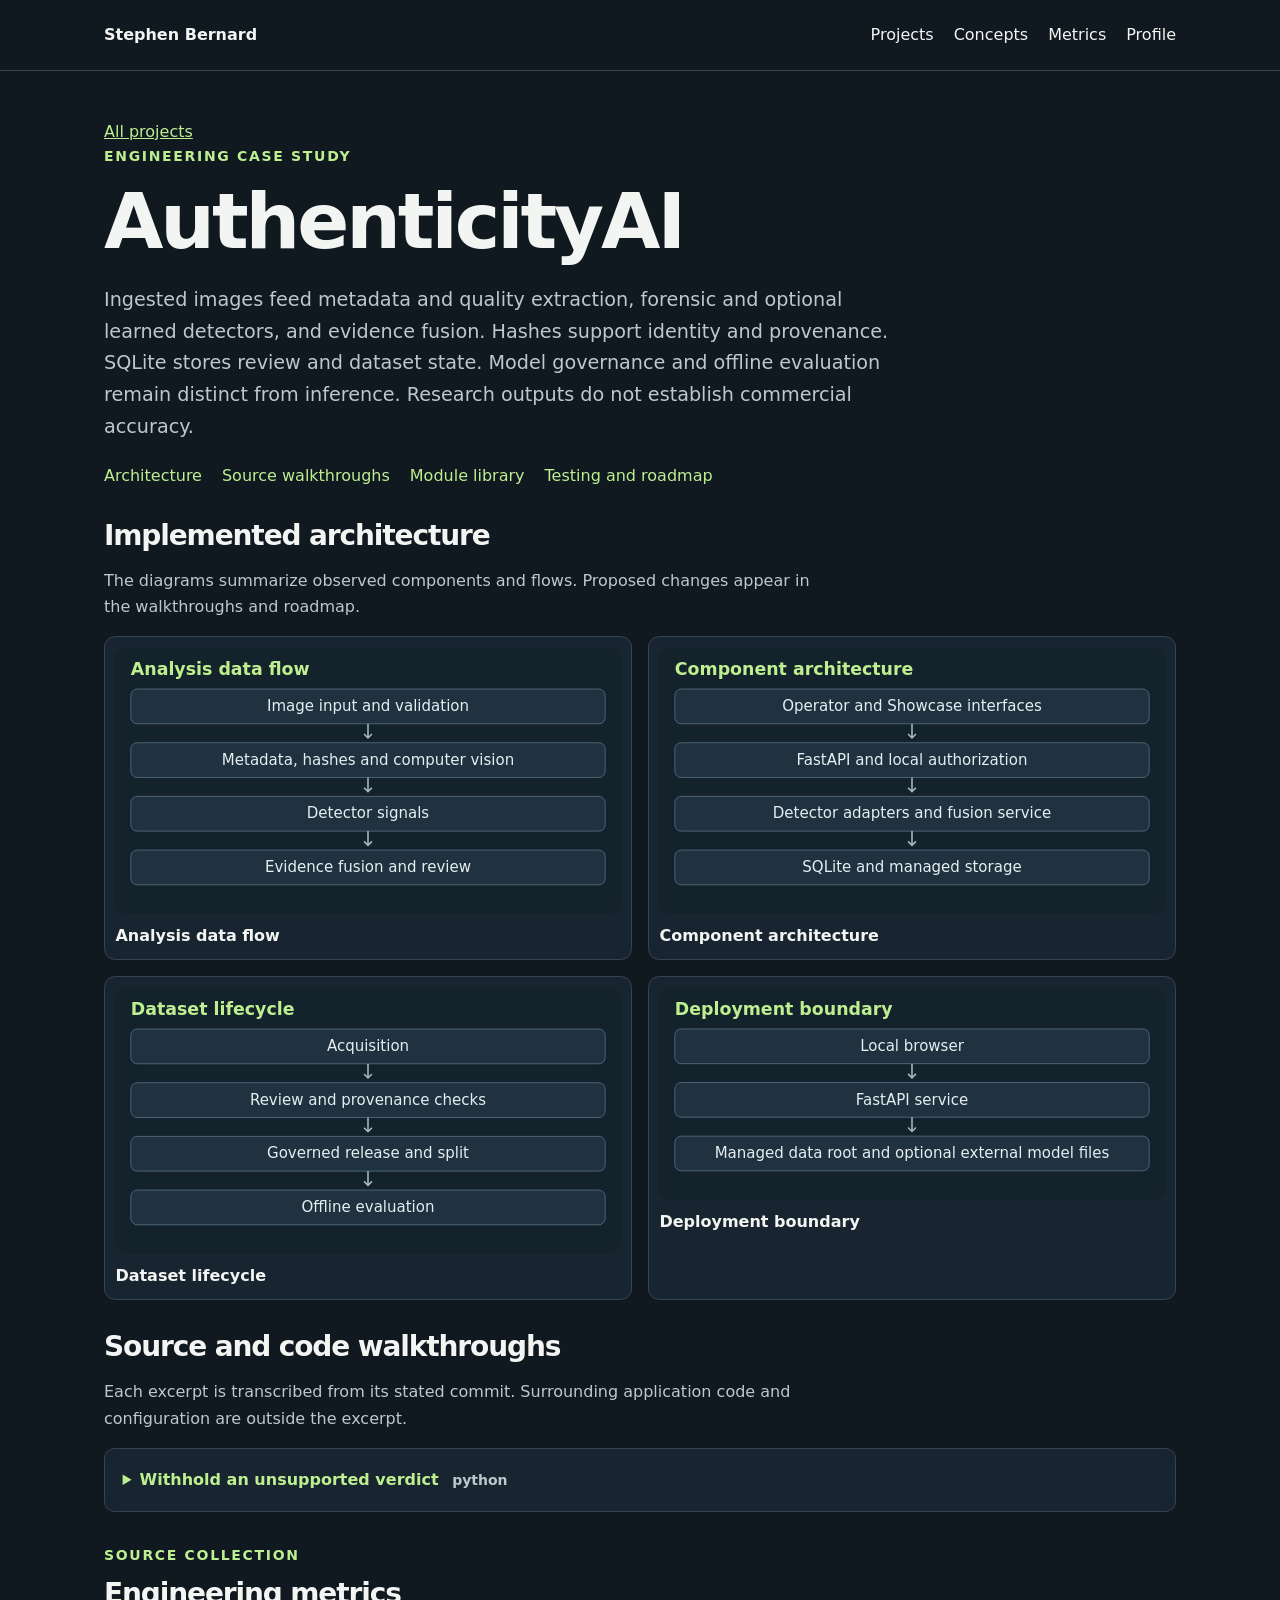
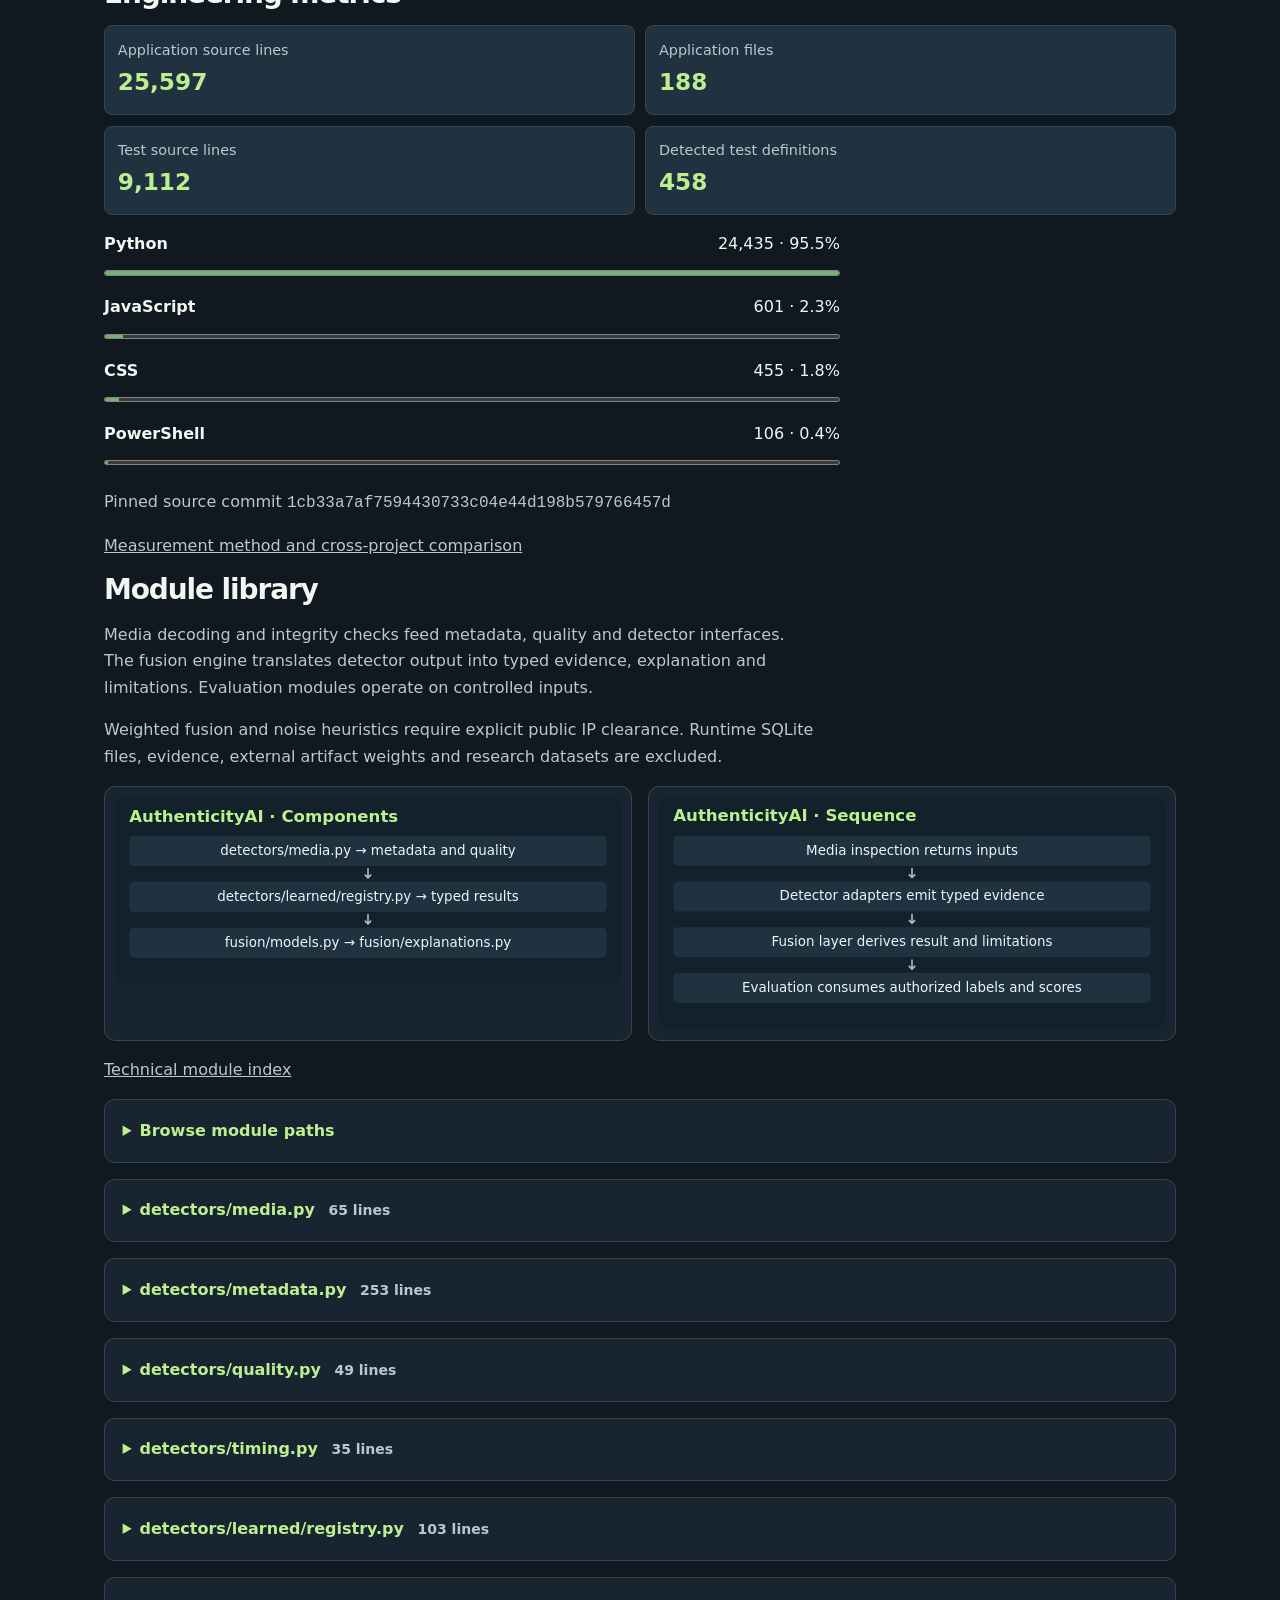
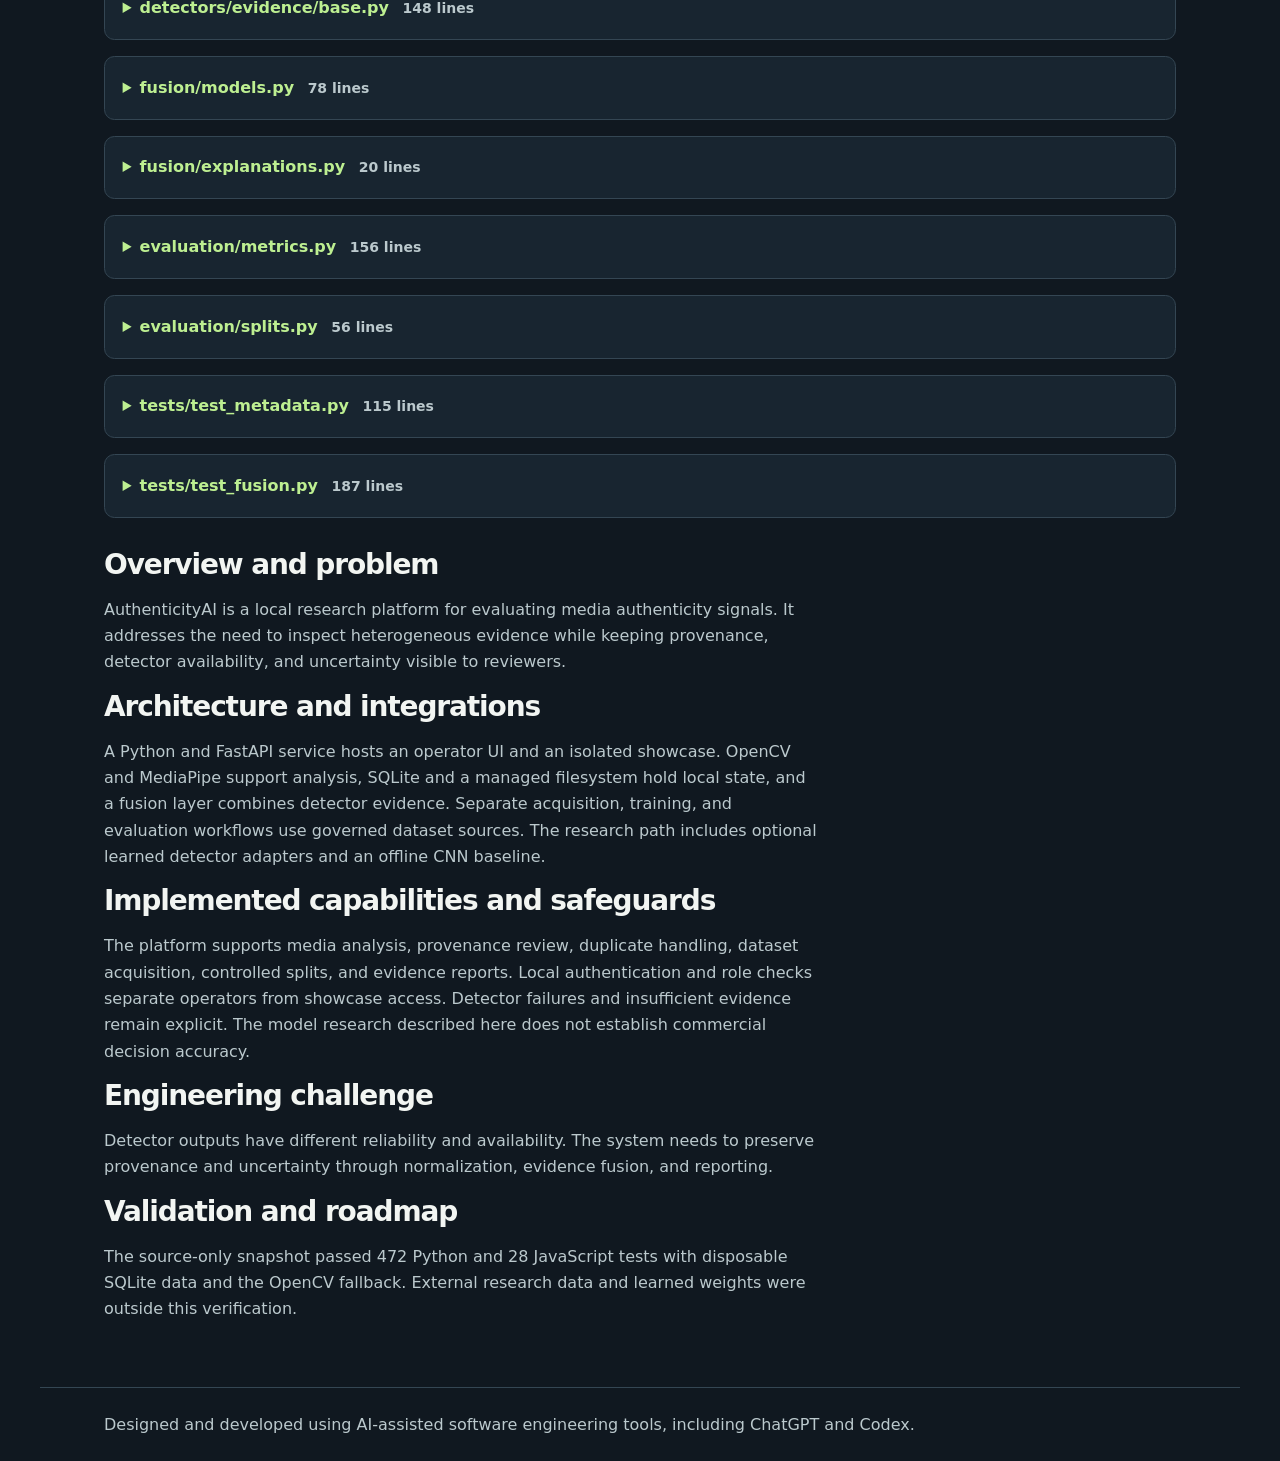
==== commit fc46e5aa: "Standardize AI-assisted development attribution" ====
--- a/authenticityai.html
+++ b/authenticityai.html
@@ -18,7 +18,7 @@
         <span class="n">output</span><span class="p">[</span><span class="s2">&quot;warnings&quot;</span><span class="p">]</span> <span class="o">=</span> <span class="p">[</span><span class="n">error</span><span class="p">]</span>
         <span class="n">output</span><span class="p">[</span><span class="s2">&quot;contributions&quot;</span><span class="p">]</span> <span class="o">=</span> <span class="p">[]</span>
         <span class="n">output</span><span class="p">[</span><span class="s2">&quot;processing_time_ms&quot;</span><span class="p">]</span> <span class="o">=</span> <span class="mf">0.0</span>
-        <span class="k">return</span> <span class="n">output</span></code></pre></details></section><section id="expanded-source"><p class="kicker">Source expansion preview</p><h2>Engineering metrics</h2><div class="metric-cards"><div><span>Application source lines</span><strong>25,597</strong></div><div><span>Application files</span><strong>188</strong></div><div><span>Test source lines</span><strong>9,112</strong></div><div><span>Detected test definitions</span><strong>458</strong></div></div><ul class="language-bars"><li><div><strong>Python</strong><span>24,435 · 95.5%</span></div><meter min="0" max="24435" value="24435">24435</meter></li><li><div><strong>JavaScript</strong><span>601 · 2.3%</span></div><meter min="0" max="24435" value="601">601</meter></li><li><div><strong>CSS</strong><span>455 · 1.8%</span></div><meter min="0" max="24435" value="455">455</meter></li><li><div><strong>PowerShell</strong><span>106 · 0.4%</span></div><meter min="0" max="24435" value="106">106</meter></li></ul><p class="provenance">Pinned source commit <code>1cb33a7af7594430733c04e44d198b579766457d</code></p><p><a href="metrics.html">Measurement method and cross-project comparison</a></p><h2>Module library</h2><p>Media decoding and integrity checks feed metadata, quality and detector interfaces. The fusion engine translates detector output into typed evidence, explanation and limitations. Evaluation modules operate on controlled inputs.</p><p>Weighted fusion and noise heuristics require explicit public IP clearance. Runtime SQLite files, evidence, external artifact weights and research datasets are excluded.</p><div class="diagrams"><figure><img src="diagrams/authenticityai-expansion-components.svg" alt="Implementation files and component relationships"></figure><figure><img src="diagrams/authenticityai-expansion-sequence.svg" alt="Application stages and cross-module sequence"></figure></div><p><a href="projects/authenticityai/source/README.md">Technical module index</a></p><details class="code-example"><summary>Browse module paths</summary><ul class="module-index"><li><a href="#module-1">detectors/media.py</a></li><li><a href="#module-2">detectors/metadata.py</a></li><li><a href="#module-3">detectors/quality.py</a></li><li><a href="#module-4">detectors/timing.py</a></li><li><a href="#module-5">detectors/learned/registry.py</a></li><li><a href="#module-6">detectors/evidence/base.py</a></li><li><a href="#module-7">fusion/models.py</a></li><li><a href="#module-8">fusion/explanations.py</a></li><li><a href="#module-9">evaluation/metrics.py</a></li><li><a href="#module-10">evaluation/splits.py</a></li><li><a href="#module-11">tests/test_metadata.py</a></li><li><a href="#module-12">tests/test_fusion.py</a></li></ul></details><details class="code-example module" id="module-1"><summary>detectors/media.py <span>65 lines</span></summary><p>Handle media inspection and decoding at the input boundary.</p><p><strong>Role:</strong> Services and modules. <strong>Declarations:</strong> decode_image, load_and_sample_video</p><p><strong>Dependencies:</strong> from pathlib import Path, from tempfile import NamedTemporaryFile, import cv2, import numpy as np, from path_management import MANAGED_PATHS</p><p><strong>Design:</strong> Explicit resource or error handling. Media decoding and integrity checks feed metadata, quality and detector interfaces. The fusion engine translates detector output into typed evidence, explanation and limitations. Evaluation modules operate on controlled inputs.</p><p><strong>Error handling and security:</strong> No explicit raise found in the declaration scan. Errors may propagate from dependencies. Treat outputs as evidence with uncertainty. Optional model binaries and their licensing remain outside the tree.</p><p><strong>Testing and trade-off:</strong> See project test evidence. The module retains the original interfaces and imports, which preserve design context and limit standalone execution.</p><p><a href="projects/authenticityai/source/detectors/media.py">Open exact local source</a> · <a href="https://github.com/kyyvv8yzv5-droid/engineering-portfolio/blob/main/projects/authenticityai/source/detectors/media.py">GitHub source after approval</a></p><pre class="source" tabindex="0" aria-label="detectors/media.py source"><code><span class="kn">from</span><span class="w"> </span><span class="nn">pathlib</span><span class="w"> </span><span class="kn">import</span> <span class="n">Path</span>
+        <span class="k">return</span> <span class="n">output</span></code></pre></details></section><section id="expanded-source"><p class="kicker">Source collection</p><h2>Engineering metrics</h2><div class="metric-cards"><div><span>Application source lines</span><strong>25,597</strong></div><div><span>Application files</span><strong>188</strong></div><div><span>Test source lines</span><strong>9,112</strong></div><div><span>Detected test definitions</span><strong>458</strong></div></div><ul class="language-bars"><li><div><strong>Python</strong><span>24,435 · 95.5%</span></div><meter min="0" max="24435" value="24435">24435</meter></li><li><div><strong>JavaScript</strong><span>601 · 2.3%</span></div><meter min="0" max="24435" value="601">601</meter></li><li><div><strong>CSS</strong><span>455 · 1.8%</span></div><meter min="0" max="24435" value="455">455</meter></li><li><div><strong>PowerShell</strong><span>106 · 0.4%</span></div><meter min="0" max="24435" value="106">106</meter></li></ul><p class="provenance">Pinned source commit <code>1cb33a7af7594430733c04e44d198b579766457d</code></p><p><a href="metrics.html">Measurement method and cross-project comparison</a></p><h2>Module library</h2><p>Media decoding and integrity checks feed metadata, quality and detector interfaces. The fusion engine translates detector output into typed evidence, explanation and limitations. Evaluation modules operate on controlled inputs.</p><p>Weighted fusion and noise heuristics require explicit public IP clearance. Runtime SQLite files, evidence, external artifact weights and research datasets are excluded.</p><div class="diagrams"><figure><img src="diagrams/authenticityai-expansion-components.svg" alt="Implementation files and component relationships"></figure><figure><img src="diagrams/authenticityai-expansion-sequence.svg" alt="Application stages and cross-module sequence"></figure></div><p><a href="projects/authenticityai/source/README.md">Technical module index</a></p><details class="code-example"><summary>Browse module paths</summary><ul class="module-index"><li><a href="#module-1">detectors/media.py</a></li><li><a href="#module-2">detectors/metadata.py</a></li><li><a href="#module-3">detectors/quality.py</a></li><li><a href="#module-4">detectors/timing.py</a></li><li><a href="#module-5">detectors/learned/registry.py</a></li><li><a href="#module-6">detectors/evidence/base.py</a></li><li><a href="#module-7">fusion/models.py</a></li><li><a href="#module-8">fusion/explanations.py</a></li><li><a href="#module-9">evaluation/metrics.py</a></li><li><a href="#module-10">evaluation/splits.py</a></li><li><a href="#module-11">tests/test_metadata.py</a></li><li><a href="#module-12">tests/test_fusion.py</a></li></ul></details><details class="code-example module" id="module-1"><summary>detectors/media.py <span>65 lines</span></summary><p>Handle media inspection and decoding at the input boundary.</p><p><strong>Role:</strong> Services and modules. <strong>Declarations:</strong> decode_image, load_and_sample_video</p><p><strong>Dependencies:</strong> from pathlib import Path, from tempfile import NamedTemporaryFile, import cv2, import numpy as np, from path_management import MANAGED_PATHS</p><p><strong>Design:</strong> Explicit resource or error handling. Media decoding and integrity checks feed metadata, quality and detector interfaces. The fusion engine translates detector output into typed evidence, explanation and limitations. Evaluation modules operate on controlled inputs.</p><p><strong>Error handling and security:</strong> No explicit raise found in the declaration scan. Errors may propagate from dependencies. Treat outputs as evidence with uncertainty. Optional model binaries and their licensing remain outside the tree.</p><p><strong>Testing and trade-off:</strong> See project test evidence. The module retains the original interfaces and imports, which preserve design context and limit standalone execution.</p><p><a href="projects/authenticityai/source/detectors/media.py">Open exact local source</a> · <a href="https://github.com/kyyvv8yzv5-droid/engineering-portfolio/blob/main/projects/authenticityai/source/detectors/media.py">View source on GitHub</a></p><pre class="source" tabindex="0" aria-label="detectors/media.py source"><code><span class="kn">from</span><span class="w"> </span><span class="nn">pathlib</span><span class="w"> </span><span class="kn">import</span> <span class="n">Path</span>
 <span class="kn">from</span><span class="w"> </span><span class="nn">tempfile</span><span class="w"> </span><span class="kn">import</span> <span class="n">NamedTemporaryFile</span>
 
 <span class="kn">import</span><span class="w"> </span><span class="nn">cv2</span>
@@ -96,7 +96,7 @@
             <span class="n">capture</span><span class="o">.</span><span class="n">release</span><span class="p">()</span>
     <span class="k">finally</span><span class="p">:</span>
         <span class="k">if</span> <span class="n">temporary_path</span> <span class="ow">is</span> <span class="ow">not</span> <span class="kc">None</span><span class="p">:</span>
-            <span class="n">temporary_path</span><span class="o">.</span><span class="n">unlink</span><span class="p">(</span><span class="n">missing_ok</span><span class="o">=</span><span class="kc">True</span><span class="p">)</span></code></pre></details><details class="code-example module" id="module-2"><summary>detectors/metadata.py <span>253 lines</span></summary><p>Extract metadata fields that can be reviewed as evidence.</p><p><strong>Role:</strong> Services and modules. <strong>Declarations:</strong> _clean_value, _software_warnings, _empty_video_metadata, inspect_image_metadata, inspect_video_metadata</p><p><strong>Dependencies:</strong> import io, import json, import shutil, import subprocess, from pathlib import Path, from tempfile import NamedTemporaryFile, from path_management import MANAGED_PATHS, from PIL import Image, UnidentifiedImageError</p><p><strong>Design:</strong> Explicit resource or error handling. Media decoding and integrity checks feed metadata, quality and detector interfaces. The fusion engine translates detector output into typed evidence, explanation and limitations. Evaluation modules operate on controlled inputs.</p><p><strong>Error handling and security:</strong> No explicit raise found in the declaration scan. Errors may propagate from dependencies. Treat outputs as evidence with uncertainty. Optional model binaries and their licensing remain outside the tree.</p><p><strong>Testing and trade-off:</strong> See project test evidence. The module retains the original interfaces and imports, which preserve design context and limit standalone execution.</p><p><a href="projects/authenticityai/source/detectors/metadata.py">Open exact local source</a> · <a href="https://github.com/kyyvv8yzv5-droid/engineering-portfolio/blob/main/projects/authenticityai/source/detectors/metadata.py">GitHub source after approval</a></p><pre class="source" tabindex="0" aria-label="detectors/metadata.py source"><code><span class="kn">import</span><span class="w"> </span><span class="nn">io</span>
+            <span class="n">temporary_path</span><span class="o">.</span><span class="n">unlink</span><span class="p">(</span><span class="n">missing_ok</span><span class="o">=</span><span class="kc">True</span><span class="p">)</span></code></pre></details><details class="code-example module" id="module-2"><summary>detectors/metadata.py <span>253 lines</span></summary><p>Extract metadata fields that can be reviewed as evidence.</p><p><strong>Role:</strong> Services and modules. <strong>Declarations:</strong> _clean_value, _software_warnings, _empty_video_metadata, inspect_image_metadata, inspect_video_metadata</p><p><strong>Dependencies:</strong> import io, import json, import shutil, import subprocess, from pathlib import Path, from tempfile import NamedTemporaryFile, from path_management import MANAGED_PATHS, from PIL import Image, UnidentifiedImageError</p><p><strong>Design:</strong> Explicit resource or error handling. Media decoding and integrity checks feed metadata, quality and detector interfaces. The fusion engine translates detector output into typed evidence, explanation and limitations. Evaluation modules operate on controlled inputs.</p><p><strong>Error handling and security:</strong> No explicit raise found in the declaration scan. Errors may propagate from dependencies. Treat outputs as evidence with uncertainty. Optional model binaries and their licensing remain outside the tree.</p><p><strong>Testing and trade-off:</strong> See project test evidence. The module retains the original interfaces and imports, which preserve design context and limit standalone execution.</p><p><a href="projects/authenticityai/source/detectors/metadata.py">Open exact local source</a> · <a href="https://github.com/kyyvv8yzv5-droid/engineering-portfolio/blob/main/projects/authenticityai/source/detectors/metadata.py">View source on GitHub</a></p><pre class="source" tabindex="0" aria-label="detectors/metadata.py source"><code><span class="kn">import</span><span class="w"> </span><span class="nn">io</span>
 <span class="kn">import</span><span class="w"> </span><span class="nn">json</span>
 <span class="kn">import</span><span class="w"> </span><span class="nn">shutil</span>
 <span class="kn">import</span><span class="w"> </span><span class="nn">subprocess</span>
@@ -388,7 +388,7 @@
         <span class="s2">&quot;bitrate&quot;</span><span class="p">:</span> <span class="n">bitrate</span><span class="p">,</span>
         <span class="s2">&quot;metadata_present&quot;</span><span class="p">:</span> <span class="n">metadata_present</span><span class="p">,</span>
         <span class="s2">&quot;metadata_warnings&quot;</span><span class="p">:</span> <span class="n">warnings</span><span class="p">,</span>
-    <span class="p">}</span></code></pre></details><details class="code-example module" id="module-3"><summary>detectors/quality.py <span>49 lines</span></summary><p>Compute media-quality signals used by the analysis pipeline.</p><p><strong>Role:</strong> Services and modules. <strong>Declarations:</strong> analyze_image_quality, analyze_video_quality</p><p><strong>Dependencies:</strong> import cv2, import numpy as np</p><p><strong>Design:</strong> Modular application boundary. Media decoding and integrity checks feed metadata, quality and detector interfaces. The fusion engine translates detector output into typed evidence, explanation and limitations. Evaluation modules operate on controlled inputs.</p><p><strong>Error handling and security:</strong> No explicit raise found in the declaration scan. Errors may propagate from dependencies. Treat outputs as evidence with uncertainty. Optional model binaries and their licensing remain outside the tree.</p><p><strong>Testing and trade-off:</strong> See project test evidence. The module retains the original interfaces and imports, which preserve design context and limit standalone execution.</p><p><a href="projects/authenticityai/source/detectors/quality.py">Open exact local source</a> · <a href="https://github.com/kyyvv8yzv5-droid/engineering-portfolio/blob/main/projects/authenticityai/source/detectors/quality.py">GitHub source after approval</a></p><pre class="source" tabindex="0" aria-label="detectors/quality.py source"><code><span class="kn">import</span><span class="w"> </span><span class="nn">cv2</span>
+    <span class="p">}</span></code></pre></details><details class="code-example module" id="module-3"><summary>detectors/quality.py <span>49 lines</span></summary><p>Compute media-quality signals used by the analysis pipeline.</p><p><strong>Role:</strong> Services and modules. <strong>Declarations:</strong> analyze_image_quality, analyze_video_quality</p><p><strong>Dependencies:</strong> import cv2, import numpy as np</p><p><strong>Design:</strong> Modular application boundary. Media decoding and integrity checks feed metadata, quality and detector interfaces. The fusion engine translates detector output into typed evidence, explanation and limitations. Evaluation modules operate on controlled inputs.</p><p><strong>Error handling and security:</strong> No explicit raise found in the declaration scan. Errors may propagate from dependencies. Treat outputs as evidence with uncertainty. Optional model binaries and their licensing remain outside the tree.</p><p><strong>Testing and trade-off:</strong> See project test evidence. The module retains the original interfaces and imports, which preserve design context and limit standalone execution.</p><p><a href="projects/authenticityai/source/detectors/quality.py">Open exact local source</a> · <a href="https://github.com/kyyvv8yzv5-droid/engineering-portfolio/blob/main/projects/authenticityai/source/detectors/quality.py">View source on GitHub</a></p><pre class="source" tabindex="0" aria-label="detectors/quality.py source"><code><span class="kn">import</span><span class="w"> </span><span class="nn">cv2</span>
 <span class="kn">import</span><span class="w"> </span><span class="nn">numpy</span><span class="w"> </span><span class="k">as</span><span class="w"> </span><span class="nn">np</span>
 
 
@@ -450,7 +450,7 @@
             <span class="k">if</span> <span class="n">sharpness_scores</span>
             <span class="k">else</span> <span class="kc">None</span>
         <span class="p">),</span>
-    <span class="p">}</span></code></pre></details><details class="code-example module" id="module-4"><summary>detectors/timing.py <span>35 lines</span></summary><p>Record detector runtime information as diagnostics.</p><p><strong>Role:</strong> Services and modules. <strong>Declarations:</strong> development_timing_enabled, log_timing, timed_stage</p><p><strong>Dependencies:</strong> import json, import logging, import os, import time, from contextlib import contextmanager</p><p><strong>Design:</strong> Explicit resource or error handling. Media decoding and integrity checks feed metadata, quality and detector interfaces. The fusion engine translates detector output into typed evidence, explanation and limitations. Evaluation modules operate on controlled inputs.</p><p><strong>Error handling and security:</strong> No explicit raise found in the declaration scan. Errors may propagate from dependencies. Treat outputs as evidence with uncertainty. Optional model binaries and their licensing remain outside the tree.</p><p><strong>Testing and trade-off:</strong> See project test evidence. The module retains the original interfaces and imports, which preserve design context and limit standalone execution.</p><p><a href="projects/authenticityai/source/detectors/timing.py">Open exact local source</a> · <a href="https://github.com/kyyvv8yzv5-droid/engineering-portfolio/blob/main/projects/authenticityai/source/detectors/timing.py">GitHub source after approval</a></p><pre class="source" tabindex="0" aria-label="detectors/timing.py source"><code><span class="kn">import</span><span class="w"> </span><span class="nn">json</span>
+    <span class="p">}</span></code></pre></details><details class="code-example module" id="module-4"><summary>detectors/timing.py <span>35 lines</span></summary><p>Record detector runtime information as diagnostics.</p><p><strong>Role:</strong> Services and modules. <strong>Declarations:</strong> development_timing_enabled, log_timing, timed_stage</p><p><strong>Dependencies:</strong> import json, import logging, import os, import time, from contextlib import contextmanager</p><p><strong>Design:</strong> Explicit resource or error handling. Media decoding and integrity checks feed metadata, quality and detector interfaces. The fusion engine translates detector output into typed evidence, explanation and limitations. Evaluation modules operate on controlled inputs.</p><p><strong>Error handling and security:</strong> No explicit raise found in the declaration scan. Errors may propagate from dependencies. Treat outputs as evidence with uncertainty. Optional model binaries and their licensing remain outside the tree.</p><p><strong>Testing and trade-off:</strong> See project test evidence. The module retains the original interfaces and imports, which preserve design context and limit standalone execution.</p><p><a href="projects/authenticityai/source/detectors/timing.py">Open exact local source</a> · <a href="https://github.com/kyyvv8yzv5-droid/engineering-portfolio/blob/main/projects/authenticityai/source/detectors/timing.py">View source on GitHub</a></p><pre class="source" tabindex="0" aria-label="detectors/timing.py source"><code><span class="kn">import</span><span class="w"> </span><span class="nn">json</span>
 <span class="kn">import</span><span class="w"> </span><span class="nn">logging</span>
 <span class="kn">import</span><span class="w"> </span><span class="nn">os</span>
 <span class="kn">import</span><span class="w"> </span><span class="nn">time</span>
@@ -492,7 +492,7 @@
     <span class="k">try</span><span class="p">:</span>
         <span class="k">yield</span>
     <span class="k">finally</span><span class="p">:</span>
-        <span class="n">log_timing</span><span class="p">(</span><span class="n">stage</span><span class="p">,</span> <span class="n">time</span><span class="o">.</span><span class="n">perf_counter</span><span class="p">()</span> <span class="o">-</span> <span class="n">started</span><span class="p">,</span> <span class="o">**</span><span class="n">details</span><span class="p">)</span></code></pre></details><details class="code-example module" id="module-5"><summary>detectors/learned/registry.py <span>103 lines</span></summary><p>Aggregate adapter results through a shared detector contract.</p><p><strong>Role:</strong> Services and modules. <strong>Declarations:</strong> LearnedDetectorRegistry</p><p><strong>Dependencies:</strong> from collections import OrderedDict, import time, from detectors.learned.aide import AIDEDetector, from detectors.learned.clip_sid import CLIPSIDDetector, from detectors.learned.ssp import SSPDetector, from detectors.learned.trufor import TruForDetector, from detectors.learned.universal_fake import UniversalFakeDetector</p><p><strong>Design:</strong> Typed or encapsulated state, Explicit resource or error handling. Media decoding and integrity checks feed metadata, quality and detector interfaces. The fusion engine translates detector output into typed evidence, explanation and limitations. Evaluation modules operate on controlled inputs.</p><p><strong>Error handling and security:</strong> No explicit raise found in the declaration scan. Errors may propagate from dependencies. Treat outputs as evidence with uncertainty. Optional model binaries and their licensing remain outside the tree.</p><p><strong>Testing and trade-off:</strong> See project test evidence. The module retains the original interfaces and imports, which preserve design context and limit standalone execution.</p><p><a href="projects/authenticityai/source/detectors/learned/registry.py">Open exact local source</a> · <a href="https://github.com/kyyvv8yzv5-droid/engineering-portfolio/blob/main/projects/authenticityai/source/detectors/learned/registry.py">GitHub source after approval</a></p><pre class="source" tabindex="0" aria-label="detectors/learned/registry.py source"><code><span class="kn">from</span><span class="w"> </span><span class="nn">collections</span><span class="w"> </span><span class="kn">import</span> <span class="n">OrderedDict</span>
+        <span class="n">log_timing</span><span class="p">(</span><span class="n">stage</span><span class="p">,</span> <span class="n">time</span><span class="o">.</span><span class="n">perf_counter</span><span class="p">()</span> <span class="o">-</span> <span class="n">started</span><span class="p">,</span> <span class="o">**</span><span class="n">details</span><span class="p">)</span></code></pre></details><details class="code-example module" id="module-5"><summary>detectors/learned/registry.py <span>103 lines</span></summary><p>Aggregate adapter results through a shared detector contract.</p><p><strong>Role:</strong> Services and modules. <strong>Declarations:</strong> LearnedDetectorRegistry</p><p><strong>Dependencies:</strong> from collections import OrderedDict, import time, from detectors.learned.aide import AIDEDetector, from detectors.learned.clip_sid import CLIPSIDDetector, from detectors.learned.ssp import SSPDetector, from detectors.learned.trufor import TruForDetector, from detectors.learned.universal_fake import UniversalFakeDetector</p><p><strong>Design:</strong> Typed or encapsulated state, Explicit resource or error handling. Media decoding and integrity checks feed metadata, quality and detector interfaces. The fusion engine translates detector output into typed evidence, explanation and limitations. Evaluation modules operate on controlled inputs.</p><p><strong>Error handling and security:</strong> No explicit raise found in the declaration scan. Errors may propagate from dependencies. Treat outputs as evidence with uncertainty. Optional model binaries and their licensing remain outside the tree.</p><p><strong>Testing and trade-off:</strong> See project test evidence. The module retains the original interfaces and imports, which preserve design context and limit standalone execution.</p><p><a href="projects/authenticityai/source/detectors/learned/registry.py">Open exact local source</a> · <a href="https://github.com/kyyvv8yzv5-droid/engineering-portfolio/blob/main/projects/authenticityai/source/detectors/learned/registry.py">View source on GitHub</a></p><pre class="source" tabindex="0" aria-label="detectors/learned/registry.py source"><code><span class="kn">from</span><span class="w"> </span><span class="nn">collections</span><span class="w"> </span><span class="kn">import</span> <span class="n">OrderedDict</span>
 <span class="kn">import</span><span class="w"> </span><span class="nn">time</span>
 
 <span class="kn">from</span><span class="w"> </span><span class="nn">detectors.learned.aide</span><span class="w"> </span><span class="kn">import</span> <span class="n">AIDEDetector</span>
@@ -604,7 +604,7 @@
         <span class="n">value</span><span class="p">[</span><span class="s2">&quot;processing_time_ms&quot;</span><span class="p">]</span> <span class="o">=</span> <span class="nb">round</span><span class="p">(</span><span class="nb">max</span><span class="p">(</span><span class="mf">0.0</span><span class="p">,</span> <span class="n">elapsed_ms</span><span class="p">),</span> <span class="mi">3</span><span class="p">)</span>
         <span class="k">if</span> <span class="ow">not</span> <span class="n">value</span><span class="o">.</span><span class="n">get</span><span class="p">(</span><span class="s2">&quot;inference_time_ms&quot;</span><span class="p">):</span>
             <span class="n">value</span><span class="p">[</span><span class="s2">&quot;inference_time_ms&quot;</span><span class="p">]</span> <span class="o">=</span> <span class="n">value</span><span class="p">[</span><span class="s2">&quot;processing_time_ms&quot;</span><span class="p">]</span>
-        <span class="k">return</span> <span class="n">value</span></code></pre></details><details class="code-example module" id="module-6"><summary>detectors/evidence/base.py <span>148 lines</span></summary><p>Define a typed interface used across independently implemented adapters.</p><p><strong>Role:</strong> Interfaces. <strong>Declarations:</strong> clamp, EvidenceObject, DetectorResult, DetectorContext, EvidenceDetector</p><p><strong>Dependencies:</strong> from __future__ import annotations, import time, from dataclasses import asdict, dataclass, field, from typing import Any, import cv2, import numpy as np</p><p><strong>Design:</strong> Typed or encapsulated state, Explicit resource or error handling. Media decoding and integrity checks feed metadata, quality and detector interfaces. The fusion engine translates detector output into typed evidence, explanation and limitations. Evaluation modules operate on controlled inputs.</p><p><strong>Error handling and security:</strong> NotImplementedError Treat outputs as evidence with uncertainty. Optional model binaries and their licensing remain outside the tree.</p><p><strong>Testing and trade-off:</strong> See project test evidence. The module retains the original interfaces and imports, which preserve design context and limit standalone execution.</p><p><a href="projects/authenticityai/source/detectors/evidence/base.py">Open exact local source</a> · <a href="https://github.com/kyyvv8yzv5-droid/engineering-portfolio/blob/main/projects/authenticityai/source/detectors/evidence/base.py">GitHub source after approval</a></p><pre class="source" tabindex="0" aria-label="detectors/evidence/base.py source"><code><span class="sd">&quot;&quot;&quot;Stable contracts shared by every offline Evidence Engine detector.&quot;&quot;&quot;</span>
+        <span class="k">return</span> <span class="n">value</span></code></pre></details><details class="code-example module" id="module-6"><summary>detectors/evidence/base.py <span>148 lines</span></summary><p>Define a typed interface used across independently implemented adapters.</p><p><strong>Role:</strong> Interfaces. <strong>Declarations:</strong> clamp, EvidenceObject, DetectorResult, DetectorContext, EvidenceDetector</p><p><strong>Dependencies:</strong> from __future__ import annotations, import time, from dataclasses import asdict, dataclass, field, from typing import Any, import cv2, import numpy as np</p><p><strong>Design:</strong> Typed or encapsulated state, Explicit resource or error handling. Media decoding and integrity checks feed metadata, quality and detector interfaces. The fusion engine translates detector output into typed evidence, explanation and limitations. Evaluation modules operate on controlled inputs.</p><p><strong>Error handling and security:</strong> NotImplementedError Treat outputs as evidence with uncertainty. Optional model binaries and their licensing remain outside the tree.</p><p><strong>Testing and trade-off:</strong> See project test evidence. The module retains the original interfaces and imports, which preserve design context and limit standalone execution.</p><p><a href="projects/authenticityai/source/detectors/evidence/base.py">Open exact local source</a> · <a href="https://github.com/kyyvv8yzv5-droid/engineering-portfolio/blob/main/projects/authenticityai/source/detectors/evidence/base.py">View source on GitHub</a></p><pre class="source" tabindex="0" aria-label="detectors/evidence/base.py source"><code><span class="sd">&quot;&quot;&quot;Stable contracts shared by every offline Evidence Engine detector.&quot;&quot;&quot;</span>
 
 <span class="kn">from</span><span class="w"> </span><span class="nn">__future__</span><span class="w"> </span><span class="kn">import</span> <span class="n">annotations</span>
 
@@ -773,7 +773,7 @@
             <span class="n">confidence</span><span class="o">=</span><span class="n">clamp</span><span class="p">(</span><span class="n">confidence</span><span class="p">),</span>
             <span class="n">description</span><span class="o">=</span><span class="n">description</span><span class="p">,</span>
             <span class="n">metrics</span><span class="o">=</span><span class="nb">dict</span><span class="p">(</span><span class="n">metrics</span> <span class="ow">or</span> <span class="p">{}),</span>
-        <span class="p">)</span></code></pre></details><details class="code-example module" id="module-7"><summary>fusion/models.py <span>78 lines</span></summary><p>Define structured result types consumed by the analysis pipeline.</p><p><strong>Role:</strong> Models and contracts. <strong>Declarations:</strong> clamp, EvidenceContribution, FusionResult</p><p><strong>Dependencies:</strong> from __future__ import annotations, from dataclasses import asdict, dataclass, field, from typing import Any</p><p><strong>Design:</strong> Typed or encapsulated state. Media decoding and integrity checks feed metadata, quality and detector interfaces. The fusion engine translates detector output into typed evidence, explanation and limitations. Evaluation modules operate on controlled inputs.</p><p><strong>Error handling and security:</strong> ValueError Treat outputs as evidence with uncertainty. Optional model binaries and their licensing remain outside the tree.</p><p><strong>Testing and trade-off:</strong> See project test evidence. The module retains the original interfaces and imports, which preserve design context and limit standalone execution.</p><p><a href="projects/authenticityai/source/fusion/models.py">Open exact local source</a> · <a href="https://github.com/kyyvv8yzv5-droid/engineering-portfolio/blob/main/projects/authenticityai/source/fusion/models.py">GitHub source after approval</a></p><pre class="source" tabindex="0" aria-label="fusion/models.py source"><code><span class="sd">&quot;&quot;&quot;Stable typed contracts shared by fusion adapters and consumers.&quot;&quot;&quot;</span>
+        <span class="p">)</span></code></pre></details><details class="code-example module" id="module-7"><summary>fusion/models.py <span>78 lines</span></summary><p>Define structured result types consumed by the analysis pipeline.</p><p><strong>Role:</strong> Models and contracts. <strong>Declarations:</strong> clamp, EvidenceContribution, FusionResult</p><p><strong>Dependencies:</strong> from __future__ import annotations, from dataclasses import asdict, dataclass, field, from typing import Any</p><p><strong>Design:</strong> Typed or encapsulated state. Media decoding and integrity checks feed metadata, quality and detector interfaces. The fusion engine translates detector output into typed evidence, explanation and limitations. Evaluation modules operate on controlled inputs.</p><p><strong>Error handling and security:</strong> ValueError Treat outputs as evidence with uncertainty. Optional model binaries and their licensing remain outside the tree.</p><p><strong>Testing and trade-off:</strong> See project test evidence. The module retains the original interfaces and imports, which preserve design context and limit standalone execution.</p><p><a href="projects/authenticityai/source/fusion/models.py">Open exact local source</a> · <a href="https://github.com/kyyvv8yzv5-droid/engineering-portfolio/blob/main/projects/authenticityai/source/fusion/models.py">View source on GitHub</a></p><pre class="source" tabindex="0" aria-label="fusion/models.py source"><code><span class="sd">&quot;&quot;&quot;Stable typed contracts shared by fusion adapters and consumers.&quot;&quot;&quot;</span>
 
 <span class="kn">from</span><span class="w"> </span><span class="nn">__future__</span><span class="w"> </span><span class="kn">import</span> <span class="n">annotations</span>
 
@@ -864,7 +864,7 @@
     <span class="n">error</span><span class="p">:</span> <span class="nb">str</span> <span class="o">|</span> <span class="kc">None</span> <span class="o">=</span> <span class="kc">None</span>
 
     <span class="k">def</span><span class="w"> </span><span class="nf">to_dict</span><span class="p">(</span><span class="bp">self</span><span class="p">)</span> <span class="o">-&gt;</span> <span class="nb">dict</span><span class="p">[</span><span class="nb">str</span><span class="p">,</span> <span class="n">Any</span><span class="p">]:</span>
-        <span class="k">return</span> <span class="n">asdict</span><span class="p">(</span><span class="bp">self</span><span class="p">)</span></code></pre></details><details class="code-example module" id="module-8"><summary>fusion/explanations.py <span>20 lines</span></summary><p>Turn evidence contributions into reasons and limitations.</p><p><strong>Role:</strong> Services and modules. <strong>Declarations:</strong> contribution_sentence, build_explanations</p><p><strong>Dependencies:</strong> No package-level imports detected.</p><p><strong>Design:</strong> Modular application boundary. Media decoding and integrity checks feed metadata, quality and detector interfaces. The fusion engine translates detector output into typed evidence, explanation and limitations. Evaluation modules operate on controlled inputs.</p><p><strong>Error handling and security:</strong> No explicit raise found in the declaration scan. Errors may propagate from dependencies. Treat outputs as evidence with uncertainty. Optional model binaries and their licensing remain outside the tree.</p><p><strong>Testing and trade-off:</strong> See project test evidence. The module retains the original interfaces and imports, which preserve design context and limit standalone execution.</p><p><a href="projects/authenticityai/source/fusion/explanations.py">Open exact local source</a> · <a href="https://github.com/kyyvv8yzv5-droid/engineering-portfolio/blob/main/projects/authenticityai/source/fusion/explanations.py">GitHub source after approval</a></p><pre class="source" tabindex="0" aria-label="fusion/explanations.py source"><code><span class="sd">&quot;&quot;&quot;Human-readable explanation helpers.&quot;&quot;&quot;</span>
+        <span class="k">return</span> <span class="n">asdict</span><span class="p">(</span><span class="bp">self</span><span class="p">)</span></code></pre></details><details class="code-example module" id="module-8"><summary>fusion/explanations.py <span>20 lines</span></summary><p>Turn evidence contributions into reasons and limitations.</p><p><strong>Role:</strong> Services and modules. <strong>Declarations:</strong> contribution_sentence, build_explanations</p><p><strong>Dependencies:</strong> No package-level imports detected.</p><p><strong>Design:</strong> Modular application boundary. Media decoding and integrity checks feed metadata, quality and detector interfaces. The fusion engine translates detector output into typed evidence, explanation and limitations. Evaluation modules operate on controlled inputs.</p><p><strong>Error handling and security:</strong> No explicit raise found in the declaration scan. Errors may propagate from dependencies. Treat outputs as evidence with uncertainty. Optional model binaries and their licensing remain outside the tree.</p><p><strong>Testing and trade-off:</strong> See project test evidence. The module retains the original interfaces and imports, which preserve design context and limit standalone execution.</p><p><a href="projects/authenticityai/source/fusion/explanations.py">Open exact local source</a> · <a href="https://github.com/kyyvv8yzv5-droid/engineering-portfolio/blob/main/projects/authenticityai/source/fusion/explanations.py">View source on GitHub</a></p><pre class="source" tabindex="0" aria-label="fusion/explanations.py source"><code><span class="sd">&quot;&quot;&quot;Human-readable explanation helpers.&quot;&quot;&quot;</span>
 
 
 <span class="k">def</span><span class="w"> </span><span class="nf">contribution_sentence</span><span class="p">(</span><span class="n">row</span><span class="p">):</span>
@@ -887,7 +887,7 @@
         <span class="n">limitations</span><span class="o">.</span><span class="n">append</span><span class="p">(</span><span class="s2">&quot;At least one learned-model score is uncalibrated and is down-weighted; it is not a probability of truth.&quot;</span><span class="p">)</span>
     <span class="n">limitations</span><span class="o">.</span><span class="n">append</span><span class="p">(</span><span class="s2">&quot;This is a probabilistic evidence summary, not proof of origin or authorship.&quot;</span><span class="p">)</span>
     <span class="n">primary</span> <span class="o">=</span> <span class="n">supporting</span><span class="p">[:</span><span class="mi">3</span><span class="p">]</span> <span class="ow">or</span> <span class="p">[</span><span class="s2">&quot;No sufficiently reliable directional evidence was available.&quot;</span><span class="p">]</span>
-    <span class="k">return</span> <span class="n">primary</span><span class="p">,</span> <span class="n">supporting</span><span class="p">,</span> <span class="p">[</span><span class="n">item</span> <span class="k">for</span> <span class="n">item</span> <span class="ow">in</span> <span class="n">conflicts</span> <span class="k">if</span> <span class="n">item</span><span class="p">],</span> <span class="n">limitations</span></code></pre></details><details class="code-example module" id="module-9"><summary>evaluation/metrics.py <span>156 lines</span></summary><p>Compute evaluation measures on labeled scores.</p><p><strong>Role:</strong> Services and modules. <strong>Declarations:</strong> _validate, confusion, _safe, roc_auc, pr_auc, expected_calibration_error, binary_metrics, bootstrap_confidence_intervals, grouped_metrics, confidence_band_metrics</p><p><strong>Dependencies:</strong> from __future__ import annotations, import math, import random, from collections import defaultdict</p><p><strong>Design:</strong> Modular application boundary. Media decoding and integrity checks feed metadata, quality and detector interfaces. The fusion engine translates detector output into typed evidence, explanation and limitations. Evaluation modules operate on controlled inputs.</p><p><strong>Error handling and security:</strong> ValueError Check input boundaries and scope where this module meets its callers. Runtime data and secrets belong outside the repository.</p><p><strong>Testing and trade-off:</strong> See project test evidence. The module retains the original interfaces and imports, which preserve design context and limit standalone execution.</p><p><a href="projects/authenticityai/source/evaluation/metrics.py">Open exact local source</a> · <a href="https://github.com/kyyvv8yzv5-droid/engineering-portfolio/blob/main/projects/authenticityai/source/evaluation/metrics.py">GitHub source after approval</a></p><pre class="source" tabindex="0" aria-label="evaluation/metrics.py source"><code><span class="sd">&quot;&quot;&quot;Binary, calibration, grouped, and bootstrap evaluation metrics.&quot;&quot;&quot;</span>
+    <span class="k">return</span> <span class="n">primary</span><span class="p">,</span> <span class="n">supporting</span><span class="p">,</span> <span class="p">[</span><span class="n">item</span> <span class="k">for</span> <span class="n">item</span> <span class="ow">in</span> <span class="n">conflicts</span> <span class="k">if</span> <span class="n">item</span><span class="p">],</span> <span class="n">limitations</span></code></pre></details><details class="code-example module" id="module-9"><summary>evaluation/metrics.py <span>156 lines</span></summary><p>Compute evaluation measures on labeled scores.</p><p><strong>Role:</strong> Services and modules. <strong>Declarations:</strong> _validate, confusion, _safe, roc_auc, pr_auc, expected_calibration_error, binary_metrics, bootstrap_confidence_intervals, grouped_metrics, confidence_band_metrics</p><p><strong>Dependencies:</strong> from __future__ import annotations, import math, import random, from collections import defaultdict</p><p><strong>Design:</strong> Modular application boundary. Media decoding and integrity checks feed metadata, quality and detector interfaces. The fusion engine translates detector output into typed evidence, explanation and limitations. Evaluation modules operate on controlled inputs.</p><p><strong>Error handling and security:</strong> ValueError Check input boundaries and scope where this module meets its callers. Runtime data and secrets belong outside the repository.</p><p><strong>Testing and trade-off:</strong> See project test evidence. The module retains the original interfaces and imports, which preserve design context and limit standalone execution.</p><p><a href="projects/authenticityai/source/evaluation/metrics.py">Open exact local source</a> · <a href="https://github.com/kyyvv8yzv5-droid/engineering-portfolio/blob/main/projects/authenticityai/source/evaluation/metrics.py">View source on GitHub</a></p><pre class="source" tabindex="0" aria-label="evaluation/metrics.py source"><code><span class="sd">&quot;&quot;&quot;Binary, calibration, grouped, and bootstrap evaluation metrics.&quot;&quot;&quot;</span>
 
 <span class="kn">from</span><span class="w"> </span><span class="nn">__future__</span><span class="w"> </span><span class="kn">import</span> <span class="n">annotations</span>
 
@@ -1064,7 +1064,7 @@
         <span class="k">if</span> <span class="n">members</span> <span class="ow">and</span> <span class="nb">len</span><span class="p">({</span><span class="n">row</span><span class="p">[</span><span class="s2">&quot;label&quot;</span><span class="p">]</span> <span class="k">for</span> <span class="n">row</span> <span class="ow">in</span> <span class="n">members</span><span class="p">})</span> <span class="o">==</span> <span class="mi">2</span><span class="p">:</span>
             <span class="n">summary</span><span class="o">.</span><span class="n">update</span><span class="p">(</span><span class="n">binary_metrics</span><span class="p">([</span><span class="n">row</span><span class="p">[</span><span class="s2">&quot;score&quot;</span><span class="p">]</span> <span class="k">for</span> <span class="n">row</span> <span class="ow">in</span> <span class="n">members</span><span class="p">],</span> <span class="p">[</span><span class="n">row</span><span class="p">[</span><span class="s2">&quot;label&quot;</span><span class="p">]</span> <span class="k">for</span> <span class="n">row</span> <span class="ow">in</span> <span class="n">members</span><span class="p">],</span> <span class="n">threshold</span><span class="p">))</span>
         <span class="n">output</span><span class="p">[</span><span class="sa">f</span><span class="s2">&quot;</span><span class="si">{</span><span class="n">low</span><span class="si">:</span><span class="s2">.2f</span><span class="si">}</span><span class="s2">-</span><span class="si">{</span><span class="nb">min</span><span class="p">(</span><span class="n">high</span><span class="p">,</span><span class="w"> </span><span class="mf">1.0</span><span class="p">)</span><span class="si">:</span><span class="s2">.2f</span><span class="si">}</span><span class="s2">&quot;</span><span class="p">]</span> <span class="o">=</span> <span class="n">summary</span>
-    <span class="k">return</span> <span class="n">output</span></code></pre></details><details class="code-example module" id="module-10"><summary>evaluation/splits.py <span>56 lines</span></summary><p>Maintain evaluation split boundaries for review and training workflows.</p><p><strong>Role:</strong> Services and modules. <strong>Declarations:</strong> _bucket, assign_standard_splits, _family_name, leave_one_family_out, content_category_suites</p><p><strong>Dependencies:</strong> from __future__ import annotations, import hashlib, from collections import defaultdict, from evaluation.leakage import build_families</p><p><strong>Design:</strong> Modular application boundary. Media decoding and integrity checks feed metadata, quality and detector interfaces. The fusion engine translates detector output into typed evidence, explanation and limitations. Evaluation modules operate on controlled inputs.</p><p><strong>Error handling and security:</strong> ValueError Check input boundaries and scope where this module meets its callers. Runtime data and secrets belong outside the repository.</p><p><strong>Testing and trade-off:</strong> See project test evidence. The module retains the original interfaces and imports, which preserve design context and limit standalone execution.</p><p><a href="projects/authenticityai/source/evaluation/splits.py">Open exact local source</a> · <a href="https://github.com/kyyvv8yzv5-droid/engineering-portfolio/blob/main/projects/authenticityai/source/evaluation/splits.py">GitHub source after approval</a></p><pre class="source" tabindex="0" aria-label="evaluation/splits.py source"><code><span class="sd">&quot;&quot;&quot;Family-safe standard and leave-one-family-out benchmark suites.&quot;&quot;&quot;</span>
+    <span class="k">return</span> <span class="n">output</span></code></pre></details><details class="code-example module" id="module-10"><summary>evaluation/splits.py <span>56 lines</span></summary><p>Maintain evaluation split boundaries for review and training workflows.</p><p><strong>Role:</strong> Services and modules. <strong>Declarations:</strong> _bucket, assign_standard_splits, _family_name, leave_one_family_out, content_category_suites</p><p><strong>Dependencies:</strong> from __future__ import annotations, import hashlib, from collections import defaultdict, from evaluation.leakage import build_families</p><p><strong>Design:</strong> Modular application boundary. Media decoding and integrity checks feed metadata, quality and detector interfaces. The fusion engine translates detector output into typed evidence, explanation and limitations. Evaluation modules operate on controlled inputs.</p><p><strong>Error handling and security:</strong> ValueError Check input boundaries and scope where this module meets its callers. Runtime data and secrets belong outside the repository.</p><p><strong>Testing and trade-off:</strong> See project test evidence. The module retains the original interfaces and imports, which preserve design context and limit standalone execution.</p><p><a href="projects/authenticityai/source/evaluation/splits.py">Open exact local source</a> · <a href="https://github.com/kyyvv8yzv5-droid/engineering-portfolio/blob/main/projects/authenticityai/source/evaluation/splits.py">View source on GitHub</a></p><pre class="source" tabindex="0" aria-label="evaluation/splits.py source"><code><span class="sd">&quot;&quot;&quot;Family-safe standard and leave-one-family-out benchmark suites.&quot;&quot;&quot;</span>
 
 <span class="kn">from</span><span class="w"> </span><span class="nn">__future__</span><span class="w"> </span><span class="kn">import</span> <span class="n">annotations</span>
 
@@ -1132,7 +1132,7 @@
     <span class="n">grouped</span> <span class="o">=</span> <span class="n">defaultdict</span><span class="p">(</span><span class="nb">list</span><span class="p">)</span>
     <span class="k">for</span> <span class="n">record</span> <span class="ow">in</span> <span class="n">records</span><span class="p">:</span>
         <span class="n">grouped</span><span class="p">[</span><span class="n">record</span><span class="o">.</span><span class="n">get</span><span class="p">(</span><span class="s2">&quot;content_category&quot;</span><span class="p">,</span> <span class="s2">&quot;other&quot;</span><span class="p">)]</span><span class="o">.</span><span class="n">append</span><span class="p">(</span><span class="n">record</span><span class="p">)</span>
-    <span class="k">return</span> <span class="nb">dict</span><span class="p">(</span><span class="n">grouped</span><span class="p">)</span></code></pre></details><details class="code-example module" id="module-11"><summary>tests/test_metadata.py <span>115 lines</span></summary><p>Exercise observable behavior with local test fixtures and assertions.</p><p><strong>Role:</strong> Tests. <strong>Declarations:</strong> make_jpeg, ImageMetadataTests, VideoMetadataTests</p><p><strong>Dependencies:</strong> import io, import json, import subprocess, import unittest, from unittest.mock import patch, from PIL import Image, from detectors.metadata import NO_METADATA_CONTEXT, inspect_image_metadata, inspect_video_metadata</p><p><strong>Design:</strong> Typed or encapsulated state, Fixture-based behavioral verification. Media decoding and integrity checks feed metadata, quality and detector interfaces. The fusion engine translates detector output into typed evidence, explanation and limitations. Evaluation modules operate on controlled inputs.</p><p><strong>Error handling and security:</strong> No explicit raise found in the declaration scan. Errors may propagate from dependencies. Fixtures exercise local behavior. Review fixture provenance and keep credentials and customer data out of public examples.</p><p><strong>Testing and trade-off:</strong> See project test evidence. The module retains the original interfaces and imports, which preserve design context and limit standalone execution.</p><p><a href="projects/authenticityai/source/tests/test_metadata.py">Open exact local source</a> · <a href="https://github.com/kyyvv8yzv5-droid/engineering-portfolio/blob/main/projects/authenticityai/source/tests/test_metadata.py">GitHub source after approval</a></p><pre class="source" tabindex="0" aria-label="tests/test_metadata.py source"><code><span class="kn">import</span><span class="w"> </span><span class="nn">io</span>
+    <span class="k">return</span> <span class="nb">dict</span><span class="p">(</span><span class="n">grouped</span><span class="p">)</span></code></pre></details><details class="code-example module" id="module-11"><summary>tests/test_metadata.py <span>115 lines</span></summary><p>Exercise observable behavior with local test fixtures and assertions.</p><p><strong>Role:</strong> Tests. <strong>Declarations:</strong> make_jpeg, ImageMetadataTests, VideoMetadataTests</p><p><strong>Dependencies:</strong> import io, import json, import subprocess, import unittest, from unittest.mock import patch, from PIL import Image, from detectors.metadata import NO_METADATA_CONTEXT, inspect_image_metadata, inspect_video_metadata</p><p><strong>Design:</strong> Typed or encapsulated state, Fixture-based behavioral verification. Media decoding and integrity checks feed metadata, quality and detector interfaces. The fusion engine translates detector output into typed evidence, explanation and limitations. Evaluation modules operate on controlled inputs.</p><p><strong>Error handling and security:</strong> No explicit raise found in the declaration scan. Errors may propagate from dependencies. Fixtures exercise local behavior. Review fixture provenance and keep credentials and customer data out of public examples.</p><p><strong>Testing and trade-off:</strong> See project test evidence. The module retains the original interfaces and imports, which preserve design context and limit standalone execution.</p><p><a href="projects/authenticityai/source/tests/test_metadata.py">Open exact local source</a> · <a href="https://github.com/kyyvv8yzv5-droid/engineering-portfolio/blob/main/projects/authenticityai/source/tests/test_metadata.py">View source on GitHub</a></p><pre class="source" tabindex="0" aria-label="tests/test_metadata.py source"><code><span class="kn">import</span><span class="w"> </span><span class="nn">io</span>
 <span class="kn">import</span><span class="w"> </span><span class="nn">json</span>
 <span class="kn">import</span><span class="w"> </span><span class="nn">subprocess</span>
 <span class="kn">import</span><span class="w"> </span><span class="nn">unittest</span>
@@ -1264,7 +1264,7 @@
 
 
 <span class="k">if</span> <span class="vm">__name__</span> <span class="o">==</span> <span class="s2">&quot;__main__&quot;</span><span class="p">:</span>
-    <span class="n">unittest</span><span class="o">.</span><span class="n">main</span><span class="p">()</span></code></pre></details><details class="code-example module" id="module-12"><summary>tests/test_fusion.py <span>187 lines</span></summary><p>Exercise observable behavior with local test fixtures and assertions.</p><p><strong>Role:</strong> Tests. <strong>Declarations:</strong> learned, forensic, FusionTests</p><p><strong>Dependencies:</strong> import json, import tempfile, import unittest, from pathlib import Path, from fusion import EvidenceContribution, FusionEngine, FusionPolicyError, load_policy, import web_ui</p><p><strong>Design:</strong> Typed or encapsulated state, Explicit resource or error handling, Fixture-based behavioral verification. Media decoding and integrity checks feed metadata, quality and detector interfaces. The fusion engine translates detector output into typed evidence, explanation and limitations. Evaluation modules operate on controlled inputs.</p><p><strong>Error handling and security:</strong> No explicit raise found in the declaration scan. Errors may propagate from dependencies. Fixtures exercise local behavior. Review fixture provenance and keep credentials and customer data out of public examples.</p><p><strong>Testing and trade-off:</strong> See project test evidence. The module retains the original interfaces and imports, which preserve design context and limit standalone execution.</p><p><a href="projects/authenticityai/source/tests/test_fusion.py">Open exact local source</a> · <a href="https://github.com/kyyvv8yzv5-droid/engineering-portfolio/blob/main/projects/authenticityai/source/tests/test_fusion.py">GitHub source after approval</a></p><pre class="source" tabindex="0" aria-label="tests/test_fusion.py source"><code><span class="kn">import</span><span class="w"> </span><span class="nn">json</span>
+    <span class="n">unittest</span><span class="o">.</span><span class="n">main</span><span class="p">()</span></code></pre></details><details class="code-example module" id="module-12"><summary>tests/test_fusion.py <span>187 lines</span></summary><p>Exercise observable behavior with local test fixtures and assertions.</p><p><strong>Role:</strong> Tests. <strong>Declarations:</strong> learned, forensic, FusionTests</p><p><strong>Dependencies:</strong> import json, import tempfile, import unittest, from pathlib import Path, from fusion import EvidenceContribution, FusionEngine, FusionPolicyError, load_policy, import web_ui</p><p><strong>Design:</strong> Typed or encapsulated state, Explicit resource or error handling, Fixture-based behavioral verification. Media decoding and integrity checks feed metadata, quality and detector interfaces. The fusion engine translates detector output into typed evidence, explanation and limitations. Evaluation modules operate on controlled inputs.</p><p><strong>Error handling and security:</strong> No explicit raise found in the declaration scan. Errors may propagate from dependencies. Fixtures exercise local behavior. Review fixture provenance and keep credentials and customer data out of public examples.</p><p><strong>Testing and trade-off:</strong> See project test evidence. The module retains the original interfaces and imports, which preserve design context and limit standalone execution.</p><p><a href="projects/authenticityai/source/tests/test_fusion.py">Open exact local source</a> · <a href="https://github.com/kyyvv8yzv5-droid/engineering-portfolio/blob/main/projects/authenticityai/source/tests/test_fusion.py">View source on GitHub</a></p><pre class="source" tabindex="0" aria-label="tests/test_fusion.py source"><code><span class="kn">import</span><span class="w"> </span><span class="nn">json</span>
 <span class="kn">import</span><span class="w"> </span><span class="nn">tempfile</span>
 <span class="kn">import</span><span class="w"> </span><span class="nn">unittest</span>
 <span class="kn">from</span><span class="w"> </span><span class="nn">pathlib</span><span class="w"> </span><span class="kn">import</span> <span class="n">Path</span>
@@ -1485,4 +1485,4 @@
 
 
 <span class="k">if</span> <span class="vm">__name__</span> <span class="o">==</span> <span class="s2">&quot;__main__&quot;</span><span class="p">:</span>
-    <span class="n">unittest</span><span class="o">.</span><span class="n">main</span><span class="p">()</span></code></pre></details></section><article id="status"><h2>Overview and problem</h2><p>AuthenticityAI is a local research platform for evaluating media authenticity signals. It addresses the need to inspect heterogeneous evidence while keeping provenance, detector availability, and uncertainty visible to reviewers.</p><h2>Architecture and integrations</h2><p>A Python and FastAPI service hosts an operator UI and an isolated showcase. OpenCV and MediaPipe support analysis, SQLite and a managed filesystem hold local state, and a fusion layer combines detector evidence. Separate acquisition, training, and evaluation workflows use governed dataset sources. The research path includes optional learned detector adapters and an offline CNN baseline.</p><h2>Implemented capabilities and safeguards</h2><p>The platform supports media analysis, provenance review, duplicate handling, dataset acquisition, controlled splits, and evidence reports. Local authentication and role checks separate operators from showcase access. Detector failures and insufficient evidence remain explicit. The model research described here does not establish commercial decision accuracy.</p><h2>Engineering challenge</h2><p>Detector outputs have different reliability and availability. The system needs to preserve provenance and uncertainty through normalization, evidence fusion, and reporting.</p><h2>Validation and roadmap</h2><p>The source-only snapshot passed 472 Python and 28 JavaScript tests with disposable SQLite data and the OpenCV fallback. External research data and learned weights were outside this verification.</p></article></main><footer>Development and portfolio preparation included AI assistance. Individual implementation authorship is not asserted.</footer></body></html>
+    <span class="n">unittest</span><span class="o">.</span><span class="n">main</span><span class="p">()</span></code></pre></details></section><article id="status"><h2>Overview and problem</h2><p>AuthenticityAI is a local research platform for evaluating media authenticity signals. It addresses the need to inspect heterogeneous evidence while keeping provenance, detector availability, and uncertainty visible to reviewers.</p><h2>Architecture and integrations</h2><p>A Python and FastAPI service hosts an operator UI and an isolated showcase. OpenCV and MediaPipe support analysis, SQLite and a managed filesystem hold local state, and a fusion layer combines detector evidence. Separate acquisition, training, and evaluation workflows use governed dataset sources. The research path includes optional learned detector adapters and an offline CNN baseline.</p><h2>Implemented capabilities and safeguards</h2><p>The platform supports media analysis, provenance review, duplicate handling, dataset acquisition, controlled splits, and evidence reports. Local authentication and role checks separate operators from showcase access. Detector failures and insufficient evidence remain explicit. The model research described here does not establish commercial decision accuracy.</p><h2>Engineering challenge</h2><p>Detector outputs have different reliability and availability. The system needs to preserve provenance and uncertainty through normalization, evidence fusion, and reporting.</p><h2>Validation and roadmap</h2><p>The source-only snapshot passed 472 Python and 28 JavaScript tests with disposable SQLite data and the OpenCV fallback. External research data and learned weights were outside this verification.</p></article></main><footer>Designed and developed using AI-assisted software engineering tools, including ChatGPT and Codex.</footer></body></html>
